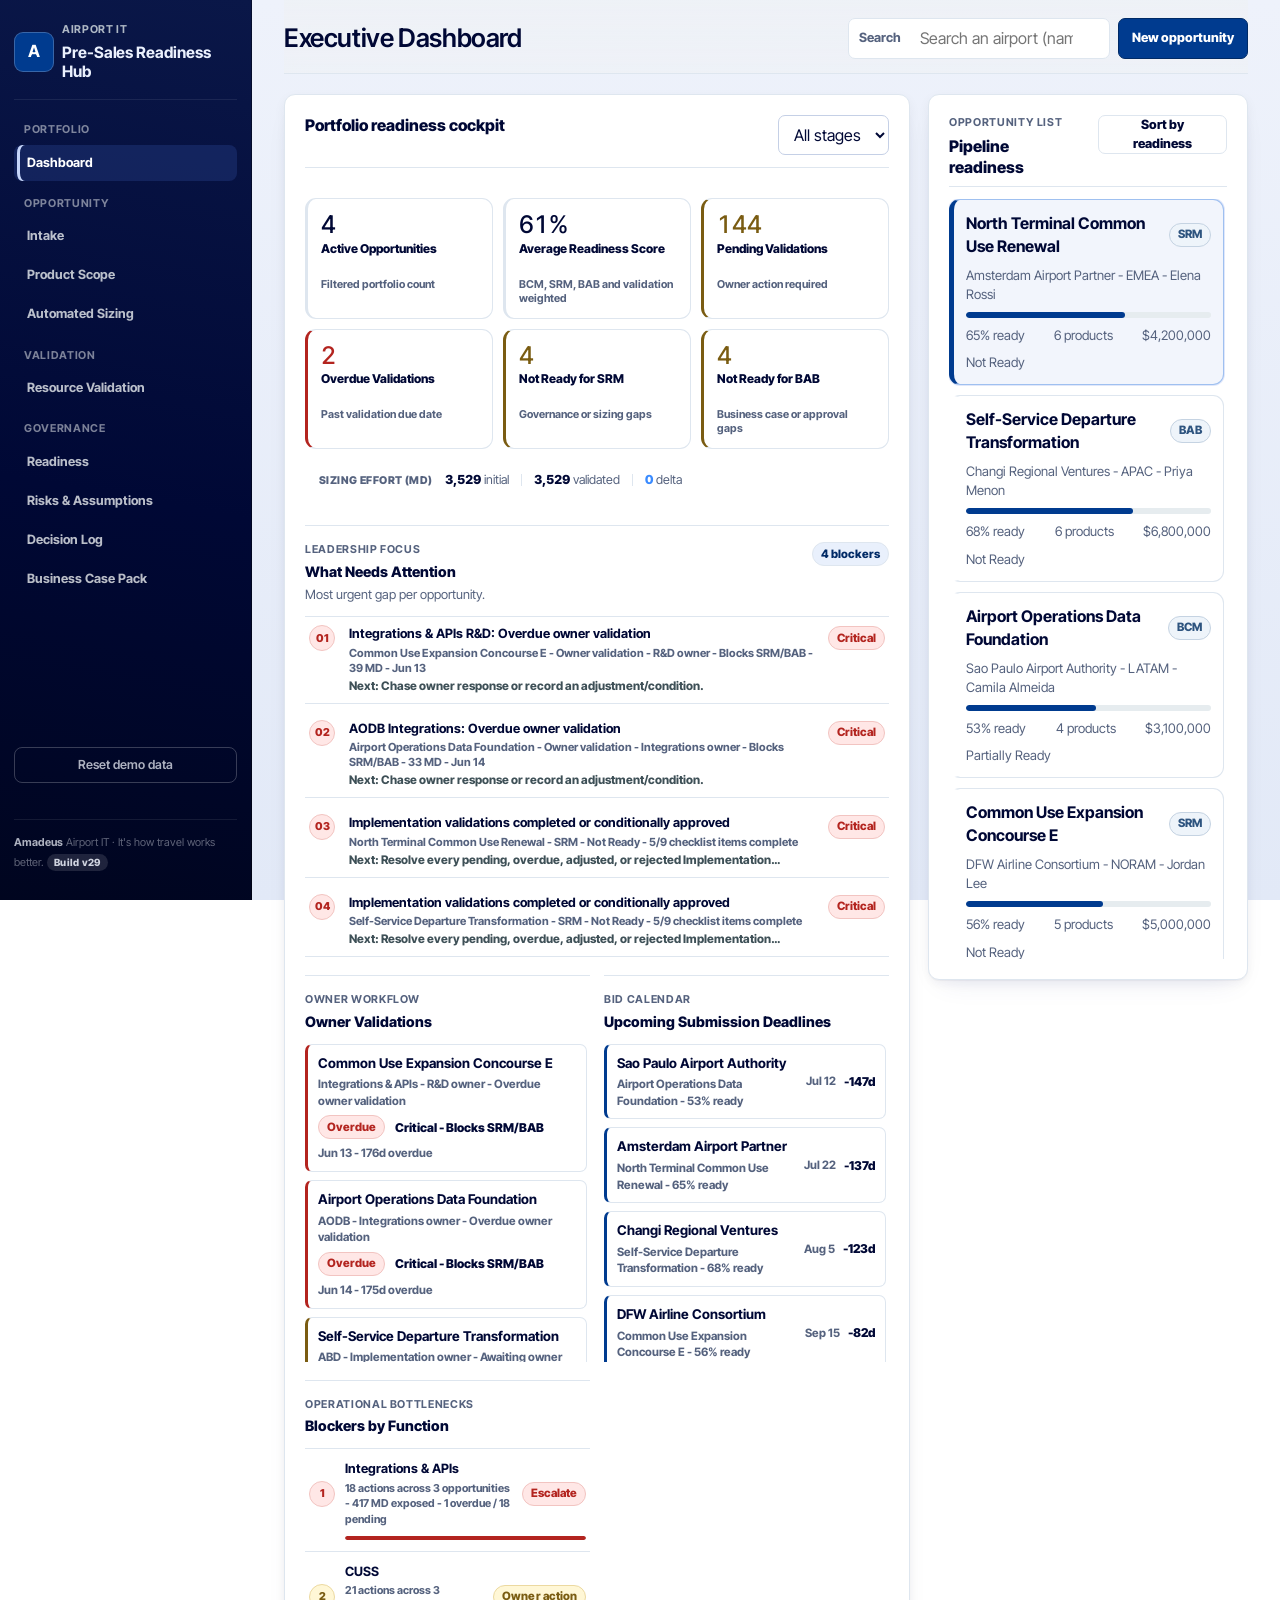
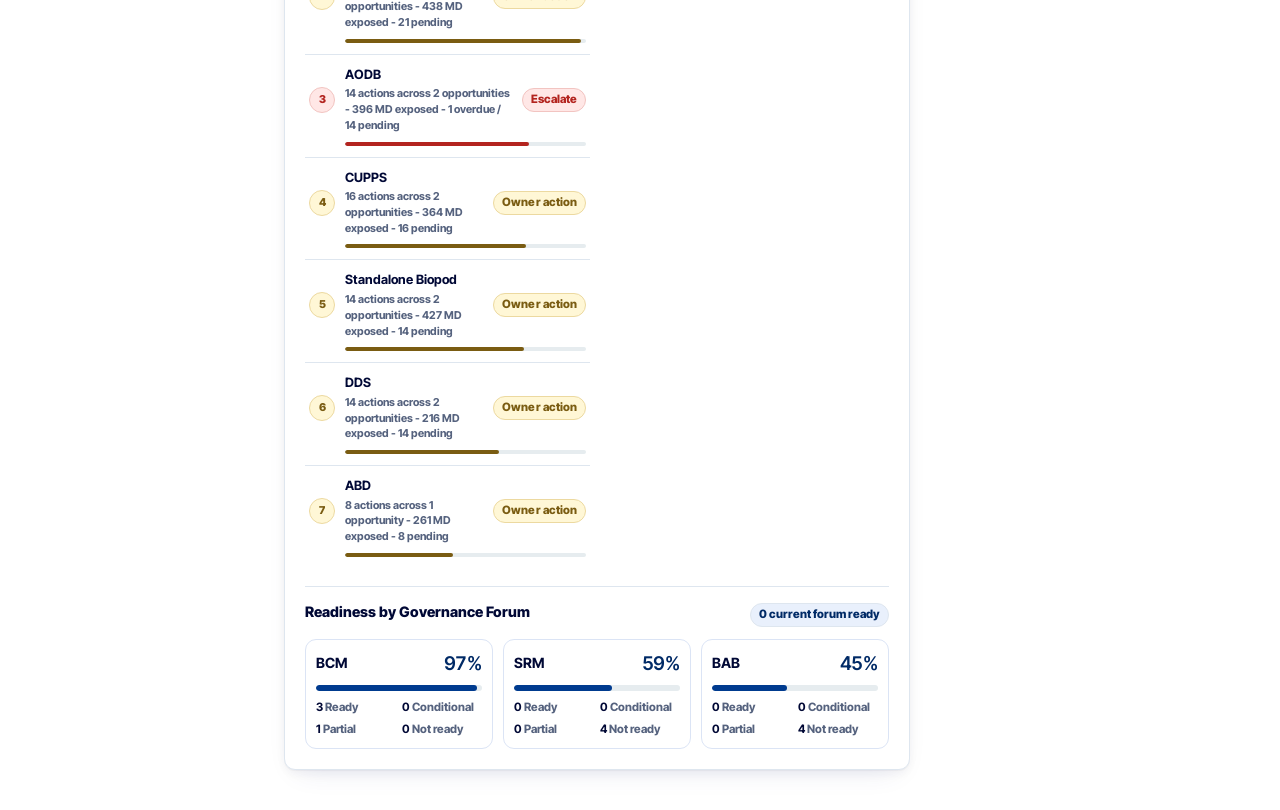
==== index.html @ ad849eac "Apply Amadeus brand theme across the portal (Build v29) Remap the design system to the official Amad" ====
<!doctype html>
<html lang="en">
  <head>
    <meta charset="utf-8" />
    <meta name="viewport" content="width=device-width, initial-scale=1" />
    <!-- GitHub Pages caches HTML at the CDN/browser; ask the browser to
         revalidate index.html on each load so redeploys are picked up
         without a manual hard refresh. Assets are already ?v= cache-busted. -->
    <meta http-equiv="Cache-Control" content="no-cache, no-store, must-revalidate" />
    <meta http-equiv="Pragma" content="no-cache" />
    <meta http-equiv="Expires" content="0" />
    <title>Airport IT Pre-Sales Readiness Hub</title>
    <link rel="preconnect" href="https://fonts.googleapis.com" />
    <link rel="preconnect" href="https://fonts.gstatic.com" crossorigin />
    <link
      href="https://fonts.googleapis.com/css2?family=Inter+Tight:ital,wght@0,300;0,400;0,500;0,600;0,700;0,800;0,900;1,300;1,400&display=swap"
      rel="stylesheet"
    />
    <link rel="stylesheet" href="./styles.css?v=20260710-29" />
  </head>
  <body data-active-route="dashboard">
    <div class="app-shell">
      <aside class="sidebar" aria-label="Hub navigation">
        <div class="brand-block">
          <div class="brand-mark" aria-hidden="true">A</div>
          <div>
            <p class="eyebrow">Airport IT</p>
            <h1>Pre-Sales Readiness Hub</h1>
          </div>
        </div>

        <nav class="section-nav" aria-label="Workspace sections">
          <span class="nav-section-label">Portfolio</span>
          <a href="#/dashboard" class="nav-link active" data-route-link="dashboard">Dashboard</a>
          <span class="nav-section-label">Opportunity</span>
          <a href="#/intake" class="nav-link" data-route-link="intake">Intake</a>
          <a href="#/scope" class="nav-link" data-route-link="scope">Product Scope</a>
          <a href="#/sizing" class="nav-link" data-route-link="sizing">Automated Sizing</a>
          <span class="nav-section-label">Validation</span>
          <a href="#/validation" class="nav-link" data-route-link="validation">Resource Validation</a>
          <span class="nav-section-label">Governance</span>
          <a href="#/governance" class="nav-link" data-route-link="governance">Readiness</a>
          <a href="#/risks" class="nav-link" data-route-link="risks">Risks &amp; Assumptions</a>
          <a href="#/decisions" class="nav-link" data-route-link="decisions">Decision Log</a>
          <a href="#/businessCase" class="nav-link" data-route-link="businessCase">Business Case Pack</a>
        </nav>

        <button id="resetDataBtn" class="sidebar-reset" type="button">Reset demo data</button>

        <p class="sidebar-footer"><strong>Amadeus</strong> Airport IT · It's how travel works better. <span class="build-tag">Build v29</span></p>
      </aside>

      <main class="main-content">
        <header class="topbar">
          <div>
            <h2 id="pageTitle">Executive Dashboard</h2>
          </div>
          <div class="topbar-actions">
            <div class="search-wrap">
              <label class="search-box">
                <span aria-hidden="true">Search</span>
                <input id="searchInput" type="search" placeholder="Search an airport (name or IATA/ICAO) or opportunity" autocomplete="off" role="combobox" aria-expanded="false" aria-controls="searchResults" aria-autocomplete="list" />
              </label>
              <div id="searchResults" class="search-results" role="listbox" hidden></div>
            </div>
            <button id="newOpportunityBtn" class="primary-button" type="button">New opportunity</button>
          </div>
        </header>
        <div id="toastRegion" class="toast-region" aria-live="polite" aria-atomic="true"></div>

        <section id="routeContextBar" class="route-context-bar" aria-label="Current screen and workflow navigation">
          <div class="route-context-heading">
            <div class="record-identity" data-opportunity-context>
              <p id="recordCustomer" class="record-customer">Selected opportunity</p>
              <h2 id="recordName" class="record-name">Opportunity</h2>
            </div>
            <div class="route-screen-actions">
              <span id="stageBadge" class="status-pill">BCM</span>
              <span id="readinessBadge" class="status-pill calm">0% readiness</span>
              <span id="forumBadge" class="status-pill">Forum pending</span>
              <button id="routePreviousBtn" class="secondary-button" type="button">Previous</button>
              <button id="routeNextBtn" class="primary-button" type="button">Next</button>
            </div>
          </div>
          <nav id="routeWorkflowNav" class="route-workflow-nav" aria-label="Opportunity workflow">
            <a href="#/intake" data-workflow-route="intake"><span>1</span>Intake</a>
            <a href="#/scope" data-workflow-route="scope"><span>2</span>Scope</a>
            <a href="#/sizing" data-workflow-route="sizing"><span>3</span>Sizing</a>
            <a href="#/validation" data-workflow-route="validation"><span>4</span>Validate</a>
            <a href="#/governance" data-workflow-route="governance"><span>5</span>Readiness</a>
            <a href="#/decisions" data-workflow-route="decisions"><span>6</span>Decision</a>
          </nav>
          <div id="routeRecommendation" class="route-recommendation">
            <div class="route-recommendation-copy">
              <span class="log-type">Recommended next action</span>
              <strong id="routeRecommendationText">Continue the workflow</strong>
            </div>
            <button id="routeRecommendationBtn" class="secondary-button" type="button">Continue</button>
          </div>
        </section>

        <section id="dashboard" class="dashboard-grid executive-dashboard-grid" data-route-screen="dashboard" aria-label="Executive dashboard">
          <article class="summary-panel executive-panel">
            <div class="section-heading dashboard-heading">
              <div>
                <h3>Portfolio readiness cockpit</h3>
              </div>
              <select id="stageFilter" aria-label="Filter by governance stage">
                <option value="all">All stages</option>
                <option value="BCM">BCM</option>
                <option value="SRM">SRM</option>
                <option value="BAB">BAB</option>
              </select>
            </div>

            <div class="dashboard-card-grid" aria-label="Portfolio health metrics">
              <div class="dashboard-card">
                <span id="metricPipeline">0</span>
                <label>Active Opportunities</label>
                <small>Filtered portfolio count</small>
              </div>
              <div class="dashboard-card">
                <span id="metricReadiness">0%</span>
                <label>Average Readiness Score</label>
                <small>BCM, SRM, BAB and validation weighted</small>
              </div>
              <div class="dashboard-card attention">
                <span id="metricPendingSizing">0</span>
                <label>Pending Validations</label>
                <small>Owner action required</small>
              </div>
              <div class="dashboard-card critical">
                <span id="metricOverdueValidations">0</span>
                <label>Overdue Validations</label>
                <small>Past validation due date</small>
              </div>
              <div class="dashboard-card attention">
                <span id="metricSrmSizingBlock">0</span>
                <label>Not Ready for SRM</label>
                <small>Governance or sizing gaps</small>
              </div>
              <div class="dashboard-card attention">
                <span id="metricBabSizingBlock">0</span>
                <label>Not Ready for BAB</label>
                <small>Business case or approval gaps</small>
              </div>
            </div>

            <div class="dashboard-effort-strip" aria-label="Automated sizing effort metrics">
              <span class="dashboard-strip-label">Sizing effort (MD)</span>
              <span class="dashboard-strip-stat"><b id="metricInitialMd">0</b> initial</span>
              <span class="dashboard-strip-divider" aria-hidden="true"></span>
              <span class="dashboard-strip-stat"><b id="metricValidatedMd">0</b> validated</span>
              <span class="dashboard-strip-divider" aria-hidden="true"></span>
              <span class="dashboard-strip-stat delta"><b id="metricMdDelta">0</b> delta</span>
            </div>

            <div id="dashboardEmptyState"></div>

            <div class="dashboard-section-grid">
              <section class="dashboard-section dashboard-section-wide" aria-labelledby="topReadinessGapsHeading">
                <div class="dashboard-section-title">
                  <div>
                    <p class="eyebrow">Leadership focus</p>
                    <h4 id="topReadinessGapsHeading">What Needs Attention</h4>
                    <p class="section-help">Most urgent gap per opportunity.</p>
                  </div>
                  <span id="metricBlockers" class="section-count">0 blockers</span>
                </div>
                <div id="topReadinessGaps" class="dashboard-list"></div>
              </section>

              <section class="dashboard-section" aria-labelledby="pendingValidationsHeading">
                <div class="dashboard-section-title">
                  <div>
                    <p class="eyebrow">Owner workflow</p>
                    <h4 id="pendingValidationsHeading">Owner Validations</h4>
                  </div>
                </div>
                <div id="pendingValidationList" class="dashboard-list compact"></div>
              </section>

              <section class="dashboard-section" aria-labelledby="deadlinesHeading">
                <div class="dashboard-section-title">
                  <div>
                    <p class="eyebrow">Bid calendar</p>
                    <h4 id="deadlinesHeading">Upcoming Submission Deadlines</h4>
                  </div>
                </div>
                <div id="deadlineList" class="dashboard-list compact"></div>
              </section>

              <section class="dashboard-section" aria-labelledby="bottlenecksHeading">
                <div class="dashboard-section-title">
                  <div>
                    <p class="eyebrow">Operational bottlenecks</p>
                    <h4 id="bottlenecksHeading">Blockers by Function</h4>
                  </div>
                </div>
                <div id="functionBottlenecks" class="bottleneck-list"></div>
              </section>

              <section class="dashboard-section dashboard-section-wide" aria-labelledby="forumReadinessHeading">
                <div class="dashboard-section-title">
                  <div>
                    <h4 id="forumReadinessHeading">Readiness by Governance Forum</h4>
                  </div>
                  <span id="metricGovernance" class="section-count">0 ready</span>
                </div>
                <div id="forumReadinessBoard" class="forum-readiness-board"></div>
              </section>
            </div>
          </article>

          <article class="opportunity-panel executive-opportunity-panel">
            <div class="section-heading compact">
              <div>
                <p class="eyebrow">Opportunity list</p>
                <h3>Pipeline readiness</h3>
              </div>
              <button id="sortReadinessBtn" class="secondary-button" type="button">Sort by readiness</button>
            </div>
            <div id="opportunityList" class="opportunity-list" aria-live="polite"></div>
          </article>
        </section>

        <section class="workspace-grid routed-workspace" hidden>
          <article class="workspace-main" aria-label="Opportunity workspace">
            <section id="intake" class="panel route-panel" data-route-screen="intake" hidden>
              <div class="section-heading">
                <div>
                  <h3>Opportunity intake form</h3>
                </div>
                <span class="autosave-chip" title="Changes are saved automatically as you type">Saved automatically</span>
              </div>
              <form id="intakeForm" class="form-grid">
                <h4 class="form-section-title span-2">Airport target</h4>
                <label>
                  Airport IATA code
                  <input name="airport_iata" type="text" maxlength="4" autocomplete="off" placeholder="e.g. GRU" />
                </label>
                <div id="intakeAirportSummary" class="intake-airport-summary"></div>
                <h4 class="form-section-title span-2">Commercial context</h4>
                <label>
                  Opportunity name
                  <input name="name" type="text" required />
                </label>
                <label>
                  Customer (airport group)
                  <input name="customer" type="text" required />
                </label>
                <label>
                  Sales owner
                  <input name="sales_owner" type="text" />
                </label>
                <label>
                  Pre-sales owner
                  <input name="presales_owner" type="text" />
                </label>
                <label>
                  Region
                  <select name="region">
                    <option>AMS</option>
                    <option>EMEA</option>
                    <option>APAC</option>
                    <option>NORAM</option>
                    <option>LATAM</option>
                  </select>
                </label>
                <label>
                  Opportunity stage
                  <select name="opportunity_stage">
                    <option>Qualification</option>
                    <option>Solutioning</option>
                    <option>Proposal</option>
                    <option>Negotiation</option>
                  </select>
                </label>
                <label>
                  Estimated value
                  <input name="estimated_value" type="number" min="0" step="10000" />
                </label>
                <label>
                  Close date
                  <input name="close_date" type="date" />
                </label>
                <label>
                  Submission deadline
                  <input name="submission_deadline" type="date" />
                </label>
                <label>
                  Implementation start
                  <input name="implementation_start" type="date" />
                </label>
                <label>
                  Target go-live
                  <input name="go_live_date" type="date" />
                </label>
                <label>
                  Strategic importance
                  <select name="strategic_importance">
                    <option>Low</option>
                    <option>Medium</option>
                    <option>High</option>
                    <option>Strategic</option>
                  </select>
                </label>
                <label>
                  <span class="field-label-with-help">
                    Complexity
                    <button type="button" class="help-tooltip" data-help-key="complexity" data-help-label="Complexity level"><span aria-hidden="true">i</span></button>
                  </span>
                  <select name="complexity">
                    <option>Low</option>
                    <option>Medium</option>
                    <option>High</option>
                    <option>Very High</option>
                  </select>
                </label>
                <h4 class="form-section-title span-2">Governance status <small>Inputs to readiness — scored on the Readiness screen.</small></h4>
                <label>
                  Current governance stage
                  <select name="current_governance_stage">
                    <option>BCM</option>
                    <option>SRM</option>
                    <option>BAB</option>
                  </select>
                </label>
                <label>
                  BCM status
                  <select name="bcm_status">
                    <option>Not started</option>
                    <option>In progress</option>
                    <option>Ready</option>
                    <option>Conditionally approved</option>
                    <option>Approved</option>
                    <option>Blocked</option>
                  </select>
                </label>
                <label>
                  SRM status
                  <select name="srm_status">
                    <option>Not started</option>
                    <option>In progress</option>
                    <option>Ready</option>
                    <option>Conditionally approved</option>
                    <option>Approved</option>
                    <option>Blocked</option>
                  </select>
                </label>
                <label>
                  BAB status
                  <select name="bab_status">
                    <option>Not started</option>
                    <option>In progress</option>
                    <option>Ready</option>
                    <option>Conditionally approved</option>
                    <option>Approved</option>
                    <option>Blocked</option>
                  </select>
                </label>
                <label>
                  Bid recommendation
                  <select name="bid_no_bid_recommendation">
                    <option></option>
                    <option>Bid</option>
                    <option>No-bid</option>
                    <option>Hold</option>
                    <option>Escalate</option>
                  </select>
                </label>
                <label>
                  Business case status
                  <select name="business_case_status">
                    <option>Not documented</option>
                    <option>Draft</option>
                    <option>In review</option>
                    <option>Validated</option>
                  </select>
                </label>
                <label>
                  Pricing readiness status
                  <select name="pricing_readiness_status">
                    <option>Not documented</option>
                    <option>Draft</option>
                    <option>In progress</option>
                    <option>Ready</option>
                    <option>Blocked</option>
                  </select>
                </label>
                <h4 class="form-section-title span-2">Governance narrative</h4>
                <div id="intakeNarrativeSummary" class="narrative-summary span-2"></div>
                <details class="intake-detail-panel span-2">
                  <summary>
                    <span>Edit narrative fields</span>
                  </summary>
                  <div class="narrative-field-grid">
                    <label>
                      Strategic rationale
                      <textarea name="strategic_rationale" rows="2"></textarea>
                    </label>
                    <label>
                      Preliminary architecture
                      <textarea name="preliminary_architecture" rows="2"></textarea>
                    </label>
                    <label>
                      Delivery dependency
                      <textarea name="delivery_dependency" rows="2"></textarea>
                    </label>
                    <label>
                      Integration assumptions
                      <textarea name="integration_assumptions" rows="2"></textarea>
                    </label>
                    <label>
                      Executive decision required
                      <textarea name="executive_decision_required" rows="2"></textarea>
                    </label>
                    <label>
                      Exceptions and approval conditions
                      <textarea name="exceptions_approval_conditions" rows="2"></textarea>
                    </label>
                  </div>
                </details>
              </form>
            </section>

            <section id="scope" class="panel route-panel" data-route-screen="scope" hidden>
              <div class="section-heading">
                <div>
                  <div class="title-with-help">
                    <h3>Product scope</h3>
                    <button type="button" class="help-tooltip" data-help-key="productScope" data-help-label="Product scope"><span aria-hidden="true">i</span></button>
                  </div>
                  <p class="section-help">Select the products in the proposal baseline.</p>
                </div>
                <div class="engine-actions">
                  <span id="productCount" class="meta-chip">0 products</span>
                  <button id="generateSizingBtn" class="primary-button" type="button">Generate sizing</button>
                </div>
              </div>
              <div id="productScope" class="product-grid"></div>
            </section>

            <section id="sizing" class="panel route-panel" data-route-screen="sizing validation" hidden>
              <div class="section-heading" data-route-view="sizing">
                <div>
                  <div class="title-with-help">
                    <h3>Automated sizing engine</h3>
                    <button type="button" class="help-tooltip" data-help-key="automatedSizing" data-help-label="Automated sizing"><span aria-hidden="true">i</span></button>
                  </div>
                  <p class="section-help">Generated from airport category, scope, and product drivers. Owner validation required before governance use.</p>
                </div>
                <div class="engine-actions">
                  <span id="categoryBadge" class="meta-chip">Category pending</span>
                  <button id="exportSizingCsvBtn" class="secondary-button" type="button">Export CSV</button>
                  <button id="runSizingBtn" class="secondary-button" type="button">Recalculate</button>
                </div>
              </div>

              <div class="section-heading" data-route-view="validation" hidden>
                <div>
                  <div class="title-with-help">
                    <h3>Resource validation</h3>
                    <button type="button" class="help-tooltip" data-help-key="resourceValidation" data-help-label="Resource owner validation"><span aria-hidden="true">i</span></button>
                  </div>
                  <p class="section-help">One validation request per activity, routed to its registered owner.</p>
                </div>
                <div id="validationTabs" class="validation-tabs" role="tablist" aria-label="Validation views">
                  <button type="button" data-validation-tab="owners" class="active" role="tab" aria-selected="true">Activity validation</button>
                  <button type="button" data-validation-tab="registry" role="tab" aria-selected="false">Owner registry</button>
                  <button type="button" data-validation-tab="signoff" role="tab" aria-selected="false">Function sign-off</button>
                </div>
              </div>

              <form id="airportProfileForm" class="form-grid compact-form" data-route-view="sizing">
                <div class="context-help span-2">
                  <div class="context-help-title">
                    <strong>Airport categorization</strong>
                    <button type="button" class="help-tooltip" data-help-key="airportCategorization" data-help-label="Airport categorization"><span aria-hidden="true">i</span></button>
                  </div>
                  <p>The larger of the passenger or movement category applies.</p>
                </div>
                <div id="sizingAirportProfile" class="sizing-airport-profile span-2"></div>
                <label>
                  Override category
                  <select name="categorization_override">
                    <option></option>
                    <option>Small</option>
                    <option>Medium</option>
                    <option>Large</option>
                    <option>Extra Large</option>
                  </select>
                </label>
                <label>
                  Override reason
                  <input name="override_reason" type="text" />
                </label>
              </form>

              <div id="sizingSummary" class="sizing-summary" data-route-view="sizing"></div>

              <div class="sizing-layout">
                <div class="sizing-main">
                  <div class="subsection-heading" data-route-view="sizing">
                    <div>
                      <div class="title-with-help compact-title">
                        <h4>Generated sizing estimates</h4>
                        <button type="button" class="help-tooltip" data-help-key="mdEstimates" data-help-label="MD estimates"><span aria-hidden="true">i</span></button>
                      </div>
                    </div>
                  </div>
                  <div class="estimate-toolbar" data-route-view="sizing" aria-label="Sizing estimate filters">
                    <label>
                      Product
                      <select id="estimateProductFilter">
                        <option value="all">All products</option>
                      </select>
                    </label>
                    <label>
                      Status
                      <select id="estimateStatusFilter">
                        <option value="all">All statuses</option>
                      </select>
                    </label>
                    <span id="estimateResultCount" class="meta-chip">0 estimates</span>
                  </div>
                  <div id="sizingEstimateTable" class="matrix-wrap" data-route-view="sizing"></div>

                  <div id="validationOwnersPanel" data-route-view="validation">
                    <div id="validationRequestList" class="request-list"></div>

                    <details class="notification-section-details">
                      <summary class="subsection-heading notification-section-heading">
                        <div>
                          <div class="title-with-help compact-title">
                            <h4>Message preview and activity</h4>
                            <button type="button" class="help-tooltip" data-help-key="notificationPreview" data-help-label="Notification preview"><span aria-hidden="true">i</span></button>
                          </div>
                        </div>
                      </summary>
                      <div id="notificationPreview"></div>
                    </details>
                  </div>

                  <div id="ownerRegistryPanel" data-route-view="validation" hidden>
                    <div class="subsection-heading">
                      <div>
                        <div class="title-with-help compact-title">
                          <h4>Owner registry</h4>
                          <button type="button" class="help-tooltip" data-help-key="resourceValidation" data-help-label="Owner registry"><span aria-hidden="true">i</span></button>
                        </div>
                      </div>
                    </div>
                    <div id="ownerRegistryTable"></div>
                  </div>

                  <div id="functionSignoffPanel" data-route-view="validation" hidden>
                    <div class="subsection-heading">
                      <div>
                        <h4>Function sign-off matrix</h4>
                        <p class="subsection-help">Internal sign-off by function. Click a status to cycle.</p>
                      </div>
                    </div>
                    <div id="validationMatrix" class="matrix-wrap"></div>
                  </div>
                </div>

                <aside class="sizing-side" data-route-view="sizing">
                  <div class="subsection-heading">
                    <div>
                      <div class="title-with-help compact-title">
                        <h4>Classification rules</h4>
                        <button type="button" class="help-tooltip" data-help-key="airportCategorization" data-help-label="Airport categorization"><span aria-hidden="true">i</span></button>
                      </div>
                      <p class="subsection-help">Thresholds used to assign the airport category.</p>
                    </div>
                  </div>
                  <div id="classificationRules" class="matrix-wrap"></div>

                </aside>
              </div>
            </section>

            <section id="governance" class="panel route-panel" data-route-screen="governance" hidden>
              <div class="section-heading">
                <div>
                  <div class="title-with-help">
                    <h3>BCM, SRM, and BAB checklist</h3>
                    <button type="button" class="help-tooltip" data-help-key="srmReadiness" data-help-label="Governance readiness"><span aria-hidden="true">i</span></button>
                  </div>
                  <p class="section-help">Why the opportunity is or is not ready.</p>
                </div>
                <span id="checklistScore" class="meta-chip">0 of 0 complete</span>
              </div>
              <div id="readinessBreakdown" class="readiness-breakdown"></div>
              <details class="checklist-board-details">
                <summary>Full BCM, SRM and BAB checklist</summary>
                <div id="governanceChecklist" class="checklist-board"></div>
              </details>
            </section>

            <section id="businessCase" class="panel route-panel" data-route-screen="businessCase" hidden>
              <div class="section-heading">
                <div>
                  <div class="title-with-help">
                    <h3>Business case pack</h3>
                    <button type="button" class="help-tooltip" data-help-key="businessCasePack" data-help-label="Business case pack"><span aria-hidden="true">i</span></button>
                  </div>
                  <p class="section-help">Read-only summary for SRM and BAB.</p>
                </div>
                <div class="engine-actions">
                  <button id="copyBusinessCaseBtn" class="secondary-button" type="button">Copy pack summary</button>
                  <button id="printBusinessCaseBtn" class="primary-button" type="button">Export PDF</button>
                </div>
              </div>
              <div id="businessCasePack" class="business-case-pack"></div>
            </section>
          </article>

          <aside class="workspace-side" aria-label="Logs and decisions">
            <section id="risk-log" class="panel side-panel route-panel" data-route-screen="risks" hidden>
              <div class="section-heading compact">
                <div>
                  <h3>Risks and assumptions</h3>
                                  </div>
              </div>
              <form id="riskForm" class="inline-form stacked">
                <select name="category" aria-label="Risk category">
                  <option>Technical</option>
                  <option>Delivery</option>
                  <option>Commercial</option>
                  <option>Governance</option>
                  <option>Exclusion</option>
                </select>
                <input name="description" type="text" placeholder="Risk description" />
                <select name="severity" aria-label="Severity">
                  <option>High</option>
                  <option>Medium</option>
                  <option>Low</option>
                </select>
                <input name="mitigation" type="text" placeholder="Mitigation" />
                <input name="owner" type="text" placeholder="Owner" />
                <select name="status" aria-label="Risk status">
                  <option>Open</option>
                  <option>Mitigating</option>
                  <option>Closed</option>
                </select>
                <button class="secondary-button" type="submit">Add risk</button>
              </form>
              <div id="riskList" class="log-list"></div>

              <h4 class="log-subheading">Assumptions</h4>
              <form id="assumptionForm" class="inline-form stacked">
                <input name="description" type="text" placeholder="Assumption description" />
                <select name="category" aria-label="Assumption category">
                  <option>Technical</option>
                  <option>Delivery</option>
                  <option>Integration</option>
                  <option>Commercial</option>
                  <option>Customer dependency</option>
                </select>
                <select name="impact" aria-label="Impact">
                  <option>High</option>
                  <option>Medium</option>
                  <option>Low</option>
                </select>
                <input name="owner" type="text" placeholder="Owner" />
                <button class="secondary-button" type="submit">Add assumption</button>
              </form>
              <div id="assumptionList" class="log-list"></div>
            </section>

            <section id="decisions" class="panel side-panel route-panel" data-route-screen="decisions" hidden>
              <div class="section-heading compact">
                <div>
                  <div class="title-with-help">
                    <h3>Decision log</h3>
                    <button type="button" class="help-tooltip" data-help-key="decisionLog" data-help-label="Decision log"><span aria-hidden="true">i</span></button>
                  </div>
                                  </div>
              </div>
              <form id="decisionForm" class="inline-form stacked">
                <select name="forum" aria-label="Forum">
                  <option>BCM</option>
                  <option>SRM</option>
                  <option>BAB</option>
                </select>
                <input name="decision_owner" type="text" placeholder="Decision owner" />
                <input name="decision" type="text" placeholder="Decision" />
                <input name="conditions" type="text" placeholder="Conditions" />
                <input name="next_steps" type="text" placeholder="Next steps" />
                <button class="primary-button" type="submit">Log decision</button>
              </form>
              <div id="decisionList" class="log-list"></div>
            </section>
          </aside>
        </section>
      </main>
    </div>

    <script type="module" src="./modules/main.js?v=20260710-29"></script>
  </body>
</html>
---- styles.css ----
:root {
  /* Amadeus brand tokens — see .claude/skills/amadeus/SKILL.md */
  --bg: #eef2fb;
  --bg-deep: #e2e9f7;
  --surface: #ffffff;
  --surface-alt: #e9f0fc;
  --surface-subtle: #f4f8ff;
  --ink: #000835;
  --muted: #55627e;
  --line: #dee6ef;
  --line-strong: #c5d0e6;
  --nav: #000835;
  --nav-2: #0a1748;
  --nav-3: #00051f;
  --nav-ink: #eaf0fd;
  --teal: #003b8f;
  --teal-dark: #002a66;
  --teal-bright: #3a8bff;
  --teal-soft: #c5d5f9;
  --brand: #003b8f;
  --brand-bright: #3a8bff;
  --purple: #59008f;
  --purple-bright: #b650ff;
  --purple-soft: #be8dff;
  --green: #1f7a52;
  --green-dark: #023a00;
  --amber: #7a5c12;
  --red: #b3241f;
  --blue: #3a8bff;
  --blue-line: #c5d5f9;
  --status-neutral-bg: #eef2fb;
  --status-neutral-border: #dee6ef;
  --status-success-bg: #e6f6e8;
  --status-success-border: #bde3c3;
  --status-warning-bg: #fff7d6;
  --status-warning-border: #ecd9a0;
  --status-warning-strong: #7a5c12;
  --status-warning-soft: #fff7d6;
  --status-danger-bg: #ffe7e6;
  --status-danger-border: #f2c4c1;
  --shadow: 0 1px 1px rgba(0, 8, 53, 0.04), 0 4px 12px rgba(0, 8, 53, 0.05),
    0 12px 28px -14px rgba(0, 59, 143, 0.12);
  --shadow-raised: 0 2px 4px rgba(0, 8, 53, 0.06), 0 18px 38px -16px rgba(0, 59, 143, 0.22);
  --shadow-teal: 0 8px 22px -10px rgba(0, 59, 143, 0.4);
  --radius-sm: 7px;
  --radius-md: 11px;
  --radius-lg: 16px;
  --space-1: 4px;
  --space-2: 8px;
  --space-3: 12px;
  --space-4: 16px;
  --space-5: 20px;
  --space-6: 24px;
  --font-xs: 0.72rem;
  --font-sm: 0.8rem;
  --font-md: 0.88rem;
  --font-lg: 1rem;
  --font-xl: 1.25rem;
  --font-2xl: 1.6rem;
  --font-sans: "Inter Tight", ui-sans-serif, system-ui, -apple-system,
    BlinkMacSystemFont, "Segoe UI", sans-serif;
  --font-display: "Amadeus Neue", "Inter Tight", ui-sans-serif, system-ui,
    -apple-system, BlinkMacSystemFont, "Segoe UI", sans-serif;
  color-scheme: light;
  font-family: var(--font-sans);
}

* {
  box-sizing: border-box;
}

html {
  scroll-behavior: smooth;
}

body {
  margin: 0;
  min-width: 320px;
  background: var(--bg);
  color: var(--ink);
  line-height: 1.45;
}

h1,
h2,
h3,
h4,
h5,
h6,
p {
  letter-spacing: 0;
}

/* Amadeus Neue (falls back to Inter Tight) for display-level type. */
h1,
h2,
h3,
h4,
.brand-block h1,
.record-name,
#pageTitle,
.detail-head h4,
.dashboard-card span,
.metric-value,
.overall-readiness-card span {
  font-family: var(--font-display);
}

button,
input,
select,
textarea {
  font: inherit;
}

button {
  cursor: pointer;
}

.app-shell {
  display: grid;
  grid-template-columns: 252px minmax(0, 1fr);
  min-height: 100vh;
}

.sidebar {
  position: sticky;
  top: 0;
  height: 100vh;
  padding: 22px 14px 18px;
  display: flex;
  flex-direction: column;
  gap: 22px;
  color: var(--nav-ink);
  border-right: 1px solid #1e2b30;
  background: var(--nav);
}

.brand-block {
  display: grid;
  grid-template-columns: 38px minmax(0, 1fr);
  gap: 10px;
  align-items: center;
}

.brand-mark {
  display: grid;
  width: 38px;
  height: 38px;
  place-items: center;
  border: 1px solid rgba(255, 255, 255, 0.35);
  border-radius: 7px;
  color: #ffffff;
  background: var(--teal);
  font-weight: 800;
}

.brand-block h1,
.topbar h2,
.record-header h2,
.section-heading h3 {
  margin: 0;
  letter-spacing: 0;
}

.brand-block h1 {
  font-size: 0.98rem;
  line-height: 1.22;
}

.eyebrow {
  margin: 0 0 5px;
  color: var(--muted);
  font-size: var(--font-xs);
  font-weight: 800;
  letter-spacing: 0;
  text-transform: uppercase;
}

.sidebar .eyebrow {
  color: rgba(239, 247, 245, 0.72);
}

.section-nav {
  display: grid;
  gap: 3px;
}

.nav-section-label {
  margin: 12px 10px 4px;
  color: rgba(245, 248, 248, 0.5);
  font-size: 0.68rem;
  font-weight: 800;
  letter-spacing: 0;
  text-transform: uppercase;
}

.nav-section-label:first-child {
  margin-top: 0;
}

.nav-link {
  display: flex;
  align-items: center;
  min-height: 36px;
  padding: 7px 10px;
  border-left: 3px solid transparent;
  border-radius: 5px;
  color: rgba(245, 248, 248, 0.76);
  font-size: var(--font-sm);
  font-weight: 700;
  text-decoration: none;
}

.nav-link:hover,
.nav-link.active {
  color: #ffffff;
  background: rgba(255, 255, 255, 0.09);
}

.nav-link.active {
  border-left-color: #3a8bff;
  background: rgba(255, 255, 255, 0.14);
}

.sidebar-reset {
  margin-top: auto;
  width: 100%;
  padding: 8px 10px;
  border: 1px solid rgba(255, 255, 255, 0.22);
  border-radius: 8px;
  background: transparent;
  color: rgba(238, 242, 251, 0.72);
  font: inherit;
  font-size: 0.78rem;
  font-weight: 600;
  cursor: pointer;
}

.sidebar-reset:hover,
.sidebar-reset:focus-visible {
  background: rgba(255, 255, 255, 0.08);
  color: #ffffff;
}

.main-content {
  min-width: 0;
  width: 100%;
  max-width: 1780px;
  margin: 0 auto;
  padding: 0 clamp(18px, 2.5vw, 34px) 40px;
}

.topbar {
  position: sticky;
  z-index: 18;
  top: 0;
  display: flex;
  gap: 18px;
  align-items: center;
  justify-content: space-between;
  margin-bottom: 20px;
  padding: 18px 0 14px;
  border-bottom: 1px solid var(--line);
  background: rgba(243, 245, 246, 0.96);
  backdrop-filter: blur(8px);
}

.topbar h2 {
  font-size: var(--font-2xl);
  line-height: 1.2;
}

.topbar-actions {
  display: flex;
  flex-wrap: wrap;
  gap: 8px;
  justify-content: flex-end;
}

.search-box {
  display: grid;
  grid-template-columns: auto minmax(190px, 300px);
  gap: 8px;
  align-items: center;
  min-height: 38px;
  padding: 0 10px;
  border: 1px solid var(--line);
  border-radius: var(--radius-sm);
  background: var(--surface);
}

.search-box span {
  color: var(--muted);
  font-size: 0.8rem;
  font-weight: 720;
}

.search-box input,
.search-box input:focus {
  width: 100%;
  min-height: 36px;
  border: 0;
  outline: 0;
  background: transparent;
}

.primary-button,
.secondary-button {
  display: inline-flex;
  align-items: center;
  justify-content: center;
  min-height: 38px;
  padding: 0 13px;
  border-radius: var(--radius-sm);
  font-size: var(--font-sm);
  font-weight: 800;
  text-decoration: none;
}

.primary-button {
  border: 1px solid var(--teal);
  color: #ffffff;
  background: var(--teal);
}

.primary-button:hover {
  background: var(--teal-dark);
}

.secondary-button {
  border: 1px solid var(--line);
  color: var(--ink);
  background: var(--surface);
}

.secondary-button:hover,
.secondary-button.active {
  border-color: rgba(11, 125, 119, 0.45);
  background: var(--surface-alt);
}

.primary-button:focus-visible,
.secondary-button:focus-visible,
button:focus-visible,
input:focus-visible,
select:focus-visible,
textarea:focus-visible {
  outline: 2px solid rgba(8, 122, 115, 0.24);
  outline-offset: 2px;
}

.danger-action {
  border-color: #e9bbb7;
  color: var(--red);
}

.section-help {
  max-width: 760px;
  margin: 4px 0 0;
  color: var(--muted);
  font-size: 0.82rem;
  line-height: 1.42;
}

.title-with-help,
.field-label-with-help,
.fact-label-with-help,
.metric-label-with-help,
.context-help-title {
  display: flex;
  gap: 6px;
  align-items: center;
  min-width: 0;
}

.title-with-help {
  align-items: flex-start;
}

.title-with-help h3,
.title-with-help h4 {
  min-width: 0;
}

.compact-title {
  align-items: center;
}

.help-tooltip {
  position: relative;
  z-index: 6;
  display: inline-grid;
  flex: 0 0 18px;
  width: 18px;
  height: 18px;
  padding: 0;
  place-items: center;
  border: 1px solid #a9bce8;
  border-radius: 50%;
  color: var(--teal-dark);
  background: #ffffff;
  font-family: inherit;
  font-size: 0.68rem;
  font-weight: 900;
  line-height: 1;
  cursor: help;
}

.help-tooltip > span {
  display: block !important;
  margin: 0 !important;
  overflow: visible !important;
  color: inherit !important;
  font-size: 0.68rem !important;
  line-height: 1 !important;
  white-space: normal !important;
}

.help-tooltip::after,
.term-help::after {
  position: absolute;
  z-index: 40;
  bottom: calc(100% + 8px);
  left: 50%;
  width: min(260px, calc(100vw - 28px));
  padding: 8px 10px;
  border: 1px solid #cad8d6;
  border-radius: 6px;
  color: #ffffff;
  background: #243538;
  box-shadow: 0 8px 20px rgba(24, 42, 44, 0.16);
  content: attr(data-tooltip);
  font-size: 0.72rem;
  font-weight: 700;
  line-height: 1.4;
  text-align: left;
  white-space: normal;
  pointer-events: none;
  opacity: 0;
  transform: translate(-50%, 4px);
  transition: opacity 0.14s ease, transform 0.14s ease;
}

.help-tooltip:hover,
.help-tooltip:focus-visible {
  border-color: var(--teal);
  outline: 2px solid rgba(11, 125, 119, 0.18);
  outline-offset: 2px;
}

.help-tooltip:hover::after,
.help-tooltip:focus-visible::after,
.term-help:hover::after,
.term-help:focus-visible::after {
  opacity: 1;
  transform: translate(-50%, 0);
}

.term-help {
  position: relative;
  z-index: 5;
  display: inline-block !important;
  overflow: visible !important;
  border-bottom: 1px dotted #7089b8;
  color: inherit;
  font: inherit;
  text-overflow: clip !important;
  white-space: normal !important;
  cursor: help;
}

.term-help:focus-visible {
  border-radius: 2px;
  outline: 2px solid rgba(11, 125, 119, 0.2);
  outline-offset: 2px;
}

.context-help {
  display: grid;
  gap: 3px;
  padding: 8px 10px;
  border-left: 3px solid var(--teal);
  background: #f2f5fc;
}

.context-help p,
.subsection-help,
.governance-help-grid p {
  margin: 0;
  color: var(--muted);
  font-size: 0.74rem;
  line-height: 1.4;
}

.subsection-help {
  max-width: 660px;
  margin-top: 3px;
}

.governance-help-grid {
  display: grid;
  grid-template-columns: repeat(2, minmax(0, 1fr));
  gap: 10px;
  margin-bottom: 12px;
}

.governance-help-grid > div {
  min-width: 0;
  padding: 8px 10px;
  border-left: 3px solid #a9bce8;
  background: #f8fafb;
}

.governance-help-grid strong {
  display: block;
  margin-bottom: 2px;
  font-size: 0.78rem;
}

.fact-label-with-help,
.metric-label-with-help {
  overflow: visible !important;
  text-overflow: clip !important;
  white-space: normal !important;
}

.toast-region {
  position: fixed;
  z-index: 20;
  right: 18px;
  bottom: 18px;
  display: grid;
  gap: 8px;
  width: min(360px, calc(100vw - 36px));
  pointer-events: none;
}

.toast {
  padding: 11px 13px;
  border: 1px solid #b8d8c4;
  border-radius: 8px;
  color: var(--green);
  background: #f0faf2;
  box-shadow: var(--shadow);
  font-size: 0.84rem;
  font-weight: 800;
  transition:
    opacity 0.24s ease,
    transform 0.24s ease;
}

.toast.attention {
  border-color: #f0d4a5;
  color: var(--amber);
  background: #fff8eb;
}

.toast.leaving {
  opacity: 0;
  transform: translateY(8px);
}

.dashboard-grid {
  display: grid;
  grid-template-columns: minmax(0, 1.35fr) minmax(360px, 0.8fr);
  gap: 18px;
  align-items: start;
}

.executive-dashboard-grid {
  grid-template-columns: minmax(0, 1.55fr) minmax(320px, 0.55fr);
}

.executive-panel {
  display: grid;
  gap: 14px;
}

.dashboard-heading {
  margin-bottom: 0;
}

.dashboard-card-grid {
  display: grid;
  grid-template-columns: repeat(3, minmax(0, 1fr));
  gap: 8px;
}

.dashboard-card {
  display: grid;
  min-height: 104px;
  align-content: start;
  gap: 6px;
  padding: 12px;
  border: 1px solid #dbe4f5;
  border-top: 4px solid var(--teal);
  border-radius: 8px;
  background: #f6f8fd;
}

.dashboard-card.attention {
  border-top-color: var(--amber);
}

.dashboard-card.critical {
  border-top-color: var(--red);
}

.dashboard-card.delta {
  border-top-color: var(--blue);
}

.dashboard-card span {
  color: var(--ink);
  font-size: clamp(1.25rem, 1.8vw, 1.9rem);
  font-weight: 840;
  line-height: 1;
}

.dashboard-card.attention span {
  color: var(--amber);
}

.dashboard-card.critical span {
  color: var(--red);
}

.dashboard-card.delta span {
  color: var(--blue);
}

.dashboard-card label,
.dashboard-card small {
  min-width: 0;
  overflow-wrap: anywhere;
}

.dashboard-card label {
  color: var(--ink);
  font-size: 0.78rem;
  font-weight: 820;
  line-height: 1.22;
}

.dashboard-card small {
  color: var(--muted);
  font-size: 0.7rem;
  font-weight: 700;
  line-height: 1.25;
}

.dashboard-section-grid {
  display: grid;
  grid-template-columns: repeat(3, minmax(0, 1fr));
  gap: 10px;
}

.dashboard-section {
  display: grid;
  min-width: 0;
  align-content: start;
  gap: 10px;
  padding: 12px;
  border: 1px solid var(--line);
  border-radius: 8px;
  background: #ffffff;
}

.dashboard-section-wide {
  grid-column: span 3;
}

.dashboard-section-title {
  display: flex;
  gap: 10px;
  align-items: flex-start;
  justify-content: space-between;
}

.dashboard-section-title h4 {
  margin: 0;
  font-size: 0.94rem;
}

.section-count {
  display: inline-flex;
  min-height: 26px;
  align-items: center;
  padding: 3px 8px;
  border: 1px solid var(--line);
  border-radius: 999px;
  color: var(--muted);
  background: #f6f9fd;
  font-size: 0.72rem;
  font-weight: 820;
  white-space: nowrap;
}

.dashboard-list {
  display: grid;
  gap: 8px;
  min-width: 0;
}

.dashboard-list.compact {
  max-height: 318px;
  overflow: auto;
  padding-right: 3px;
}

.dashboard-row {
  display: grid;
  width: 100%;
  grid-template-columns: minmax(0, 1fr) auto auto auto;
  gap: 8px;
  align-items: center;
  padding: 9px 10px;
  border: 1px solid var(--line);
  border-left: 4px solid var(--teal);
  border-radius: 8px;
  color: var(--ink);
  text-align: left;
  background: #ffffff;
}

.dashboard-row:hover {
  border-color: rgba(11, 125, 119, 0.35);
  background: #f6f9fd;
}

.attention-row {
  border-left-color: var(--amber);
}

.validation-row {
  border-left-color: var(--blue);
}

.validation-row.priority-critical,
.gap-row.severity-critical,
.gap-row.severity-high {
  border-left-color: var(--red);
}

.validation-row.priority-high,
.validation-row.priority-medium,
.gap-row.severity-medium {
  border-left-color: var(--amber);
}

.deadline-row {
  grid-template-columns: minmax(0, 1fr) auto auto;
}

.validation-row {
  grid-template-columns: minmax(0, 1fr);
  gap: 6px;
}

.dashboard-row-main {
  display: grid;
  min-width: 0;
  gap: 3px;
}

.dashboard-row-meta {
  display: flex;
  flex-wrap: wrap;
  gap: 6px 10px;
  align-items: center;
}

.dashboard-row-main strong,
.row-date,
.row-metric {
  min-width: 0;
  overflow: hidden;
  text-overflow: ellipsis;
  white-space: nowrap;
}

.dashboard-row-main small {
  min-width: 0;
  color: var(--muted);
  overflow-wrap: break-word;
}

.dashboard-row-main strong {
  font-size: 0.84rem;
}

.dashboard-row-main small,
.row-date {
  color: var(--muted);
  font-size: 0.72rem;
  font-weight: 720;
}

.row-metric {
  color: var(--ink);
  font-size: 0.76rem;
  font-weight: 840;
}

.dashboard-empty-row {
  min-height: 44px;
}

.bottleneck-list {
  display: grid;
  gap: 8px;
}

.bottleneck-row {
  display: grid;
  grid-template-columns: minmax(0, 0.9fr) minmax(80px, 1fr) auto;
  gap: 8px;
  align-items: center;
  padding: 8px;
  border: 1px solid var(--line);
  border-radius: 8px;
  background: #f8f9fd;
}

.bottleneck-row.critical {
  border-color: #e9bbb7;
  background: #fff7f6;
}

.bottleneck-row.attention {
  border-color: #f0d4a5;
  background: #fffaf2;
}

.bottleneck-row span {
  display: grid;
  min-width: 0;
  gap: 2px;
}

.bottleneck-row strong,
.bottleneck-row small {
  overflow: hidden;
  text-overflow: ellipsis;
  white-space: nowrap;
}

.bottleneck-row strong {
  font-size: 0.8rem;
}

.bottleneck-row small {
  color: var(--muted);
  font-size: 0.7rem;
  font-weight: 720;
}

.bottleneck-row b {
  color: var(--ink);
  font-size: 0.78rem;
}

.bottleneck-flags {
  grid-column: 1 / -1;
  color: var(--muted);
  font-size: 0.7rem;
  font-weight: 820;
}

.bottleneck-bar {
  height: 9px;
  overflow: hidden;
  border-radius: 999px;
  background: #edf1f2;
}

.bottleneck-bar span {
  display: block;
  height: 100%;
  border-radius: inherit;
  background: linear-gradient(90deg, var(--amber), var(--red));
}

.forum-readiness-board {
  display: grid;
  grid-template-columns: repeat(3, minmax(0, 1fr));
  gap: 10px;
}

.forum-readiness-card {
  display: grid;
  gap: 8px;
  padding: 10px;
  border: 1px solid #dbe4f5;
  border-radius: 8px;
  background: #f6f8fd;
}

.forum-card-head {
  display: flex;
  align-items: center;
  justify-content: space-between;
  gap: 10px;
}

.forum-card-head strong {
  font-size: 0.88rem;
}

.forum-card-head span {
  color: var(--teal-dark);
  font-size: 1.18rem;
  font-weight: 840;
}

.forum-status-grid {
  display: grid;
  grid-template-columns: repeat(2, minmax(0, 1fr));
  gap: 5px;
  color: var(--muted);
  font-size: 0.72rem;
  font-weight: 740;
}

.forum-status-grid span {
  min-width: 0;
  overflow: hidden;
  text-overflow: ellipsis;
  white-space: nowrap;
}

.forum-status-grid b {
  color: var(--ink);
}

.executive-opportunity-panel .opportunity-list {
  max-height: 760px;
}

@media (max-width: 1380px) {
  .dashboard-card-grid {
    grid-template-columns: repeat(3, minmax(0, 1fr));
  }
}

.executive-action-strip {
  display: grid;
  grid-template-columns: repeat(3, minmax(0, 1fr));
  gap: 8px;
  margin-bottom: 12px;
}

.executive-action-card {
  display: grid;
  gap: 4px;
  min-width: 0;
  padding: 10px;
  border: 1px solid var(--line);
  border-left: 4px solid var(--teal);
  border-radius: 8px;
  color: var(--ink);
  text-align: left;
  background: #ffffff;
}

.executive-action-card:hover {
  border-color: rgba(11, 125, 119, 0.38);
  background: #f6f9fd;
}

.executive-action-card span,
.executive-action-card small {
  min-width: 0;
  overflow: hidden;
  color: var(--muted);
  font-size: 0.72rem;
  font-weight: 800;
  text-overflow: ellipsis;
  white-space: nowrap;
}

.executive-action-card strong {
  min-width: 0;
  overflow: hidden;
  font-size: 0.84rem;
  text-overflow: ellipsis;
  white-space: nowrap;
}

.summary-panel,
.opportunity-panel,
.panel {
  min-width: 0;
  border: 1px solid var(--line);
  background: rgba(255, 255, 255, 0.92);
  box-shadow: var(--shadow);
}

.summary-panel,
.opportunity-panel {
  border-radius: 8px;
  padding: 18px;
}

.panel {
  border-radius: 6px;
  padding: 18px;
  scroll-margin-top: 18px;
}

.section-heading {
  display: flex;
  gap: 14px;
  align-items: center;
  justify-content: space-between;
  margin-bottom: 16px;
}

.section-heading.compact {
  margin-bottom: 12px;
}

.section-heading h3 {
  font-size: 1rem;
}

select,
input,
textarea {
  border: 1px solid var(--line);
  border-radius: 6px;
  color: var(--ink);
  background: #ffffff;
}

select {
  min-height: 38px;
  padding: 0 34px 0 10px;
}

.metric-row {
  display: grid;
  grid-template-columns: repeat(4, minmax(0, 1fr));
  gap: 10px;
  margin-bottom: 16px;
}

.metric {
  min-height: 92px;
  padding: 14px;
  border: 1px solid #dbe4f5;
  border-radius: 8px;
  background: #f6f9fd;
}

.metric span {
  display: block;
  margin-bottom: 8px;
  color: var(--teal-dark);
  font-size: 2rem;
  font-weight: 820;
  line-height: 1;
}

.metric.alert span {
  color: var(--red);
}

.metric label {
  color: var(--muted);
  font-size: 0.82rem;
  font-weight: 700;
}

.visual-row {
  display: grid;
  grid-template-columns: minmax(0, 1.1fr) minmax(220px, 0.9fr);
  gap: 16px;
}

.sizing-kpi-grid {
  display: grid;
  grid-template-columns: repeat(7, minmax(0, 1fr));
  gap: 8px;
  margin-top: 16px;
}

.sizing-kpi {
  min-height: 78px;
  padding: 10px;
  border: 1px solid #dbe4f5;
  border-radius: 8px;
  background: #f6f9fd;
}

.sizing-kpi span {
  display: block;
  margin-bottom: 6px;
  color: var(--teal-dark);
  font-size: 1.35rem;
  font-weight: 820;
  line-height: 1;
}

.sizing-kpi.alert span {
  color: var(--red);
}

.sizing-kpi label {
  color: var(--muted);
  font-size: 0.74rem;
  font-weight: 750;
  line-height: 1.2;
}

.runway-visual {
  position: relative;
  display: grid;
  grid-template-columns: repeat(3, minmax(0, 1fr));
  min-height: 176px;
  overflow: hidden;
  border: 1px solid #dbe4f5;
  border-radius: 8px;
  background:
    repeating-linear-gradient(90deg, rgba(255, 255, 255, 0.35) 0 16px, rgba(255, 255, 255, 0) 16px 32px),
    linear-gradient(135deg, #e6edfa, #f4f7fc 70%);
}

.runway-line {
  position: absolute;
  top: 50%;
  left: 10%;
  right: 10%;
  height: 6px;
  border-radius: 999px;
  background: linear-gradient(90deg, var(--green), var(--amber), var(--blue));
}

.runway-stage {
  position: relative;
  z-index: 1;
  display: grid;
  place-items: center;
  align-content: center;
  gap: 8px;
  text-align: center;
}

.runway-stage strong {
  display: grid;
  width: 58px;
  height: 58px;
  place-items: center;
  border: 3px solid #ffffff;
  border-radius: 50%;
  color: #ffffff;
  background: var(--teal);
  box-shadow: 0 8px 22px rgba(23, 33, 38, 0.14);
}

.runway-stage[data-stage="SRM"] strong {
  background: var(--amber);
}

.runway-stage[data-stage="BAB"] strong {
  background: var(--blue);
}

.runway-stage span {
  font-weight: 800;
}

.blocker-list h4 {
  margin: 0 0 10px;
  font-size: 0.92rem;
}

.blocker-list ul {
  display: grid;
  gap: 8px;
  padding: 0;
  margin: 0;
  list-style: none;
}

.blocker-list button {
  width: 100%;
  padding: 10px;
  border: 1px solid #efc9c4;
  border-radius: 7px;
  color: var(--ink);
  text-align: left;
  background: #fff7f6;
}

.blocker-list strong,
.blocker-list span {
  display: block;
}

.blocker-list span {
  margin-top: 4px;
  color: var(--muted);
  font-size: 0.82rem;
}

.opportunity-list {
  display: grid;
  gap: 10px;
  max-height: 458px;
  overflow: auto;
  padding-right: 3px;
}

.opportunity-card {
  display: grid;
  width: 100%;
  gap: 8px;
  padding: 12px;
  border: 1px solid var(--line);
  border-left: 5px solid transparent;
  border-radius: 8px;
  color: var(--ink);
  text-align: left;
  background: #ffffff;
}

.opportunity-card:hover,
.opportunity-card.selected {
  border-left-color: var(--teal);
  background: #f6f9fd;
}

.card-topline,
.card-meta {
  display: flex;
  gap: 8px;
  align-items: center;
  justify-content: space-between;
}

.card-topline strong {
  min-width: 0;
  overflow-wrap: anywhere;
}

.stage-mini,
.meta-chip,
.status-pill {
  display: inline-flex;
  align-items: center;
  min-height: 26px;
  padding: 3px 9px;
  border-radius: 999px;
  font-size: 0.76rem;
  font-weight: 800;
  white-space: nowrap;
}

.stage-mini {
  color: #ffffff;
  background: var(--nav-2);
}

.meta-chip {
  color: var(--teal-dark);
  background: var(--surface-alt);
}

.status-pill {
  border: 1px solid var(--line);
  color: var(--ink);
  background: #ffffff;
}

.status-pill.calm,
.status-pill.ready {
  border-color: #b8d8c4;
  color: var(--green);
  background: #f0faf2;
}

.status-pill.attention {
  border-color: #f0d4a5;
  color: var(--amber);
  background: #fff8eb;
}

.status-pill.partially-ready,
.status-pill.ready-with-conditions {
  border-color: #f0d4a5;
  color: var(--amber);
  background: #fff8eb;
}

.status-pill.not-ready {
  border-color: #e9bbb7;
  color: var(--red);
  background: #fff4f3;
}

.status-pill.critical,
.status-pill.high {
  border-color: #e9bbb7;
  color: var(--red);
  background: #fff4f3;
}

.status-pill.medium,
.status-pill.low {
  border-color: #f0d4a5;
  color: var(--amber);
  background: #fff8eb;
}

.customer-line,
.card-meta {
  color: var(--muted);
  font-size: 0.82rem;
}

.card-meta {
  flex-wrap: wrap;
}

.progress-track {
  height: 8px;
  overflow: hidden;
  border-radius: 999px;
  background: #edf1f2;
}

.progress-track span {
  display: block;
  height: 100%;
  border-radius: inherit;
  background: linear-gradient(90deg, var(--red), var(--amber), var(--green));
}

.workspace-grid {
  display: grid;
  grid-template-columns: minmax(0, 1fr);
  gap: 18px;
  align-items: start;
  margin-top: 18px;
}

.workspace-main,
.workspace-side {
  display: grid;
  gap: 18px;
  min-width: 0;
}

.workspace-side {
  grid-template-columns: repeat(2, minmax(0, 1fr));
}

.record-header {
  display: flex;
  min-width: 0;
  gap: 16px;
  align-items: center;
  justify-content: space-between;
  padding: 18px;
  border: 1px solid var(--line);
  border-radius: 8px;
  background: #ffffff;
}

.record-header h2 {
  font-size: clamp(1.22rem, 1.8vw, 1.65rem);
}

.record-badges {
  display: flex;
  flex-wrap: wrap;
  gap: 8px;
  justify-content: flex-end;
}

.journey-panel {
  display: grid;
  gap: 12px;
  padding: 16px;
  border: 1px solid var(--line);
  border-radius: 8px;
  background: #ffffff;
}

.journey-panel.demo-mode {
  border-color: #9ec9c3;
  background: #fcfefe;
  box-shadow: inset 4px 0 0 var(--teal);
}

.journey-heading {
  display: flex;
  gap: 12px;
  align-items: flex-start;
  justify-content: space-between;
}

.journey-heading h3 {
  margin: 0;
  font-size: 1rem;
}

.journey-stepper {
  display: grid;
  grid-template-columns: repeat(6, minmax(0, 1fr));
  gap: 8px;
}

.journey-step {
  display: grid;
  grid-template-columns: 24px minmax(0, 1fr);
  gap: 7px;
  align-items: center;
  min-width: 0;
  padding: 8px;
  border: 1px solid var(--line);
  border-radius: 8px;
  color: var(--ink);
  text-align: left;
  background: #f8f9fd;
}

.journey-step span {
  display: grid;
  width: 24px;
  height: 24px;
  place-items: center;
  border-radius: 999px;
  color: #ffffff;
  background: var(--muted);
  font-size: 0.72rem;
  font-weight: 850;
}

.journey-step strong {
  min-width: 0;
  overflow: hidden;
  font-size: 0.74rem;
  text-overflow: ellipsis;
  white-space: nowrap;
}

.journey-step > div {
  display: grid;
  gap: 2px;
  min-width: 0;
}

.journey-step em {
  overflow: hidden;
  color: var(--muted);
  font-size: 0.64rem;
  font-style: normal;
  font-weight: 760;
  text-overflow: ellipsis;
  white-space: nowrap;
}

.journey-step.evidence-ready em {
  color: var(--green);
}

.journey-step.evidence-attention em {
  color: var(--red);
}

.journey-step.complete span {
  background: var(--green);
}

.journey-step.current {
  border-color: #f0d4a5;
  background: #fffaf2;
}

.journey-step.current span {
  background: var(--amber);
}

.next-action-panel {
  display: grid;
  grid-template-columns: minmax(0, 1fr) auto;
  gap: 12px;
  align-items: center;
  padding: 12px;
  border: 1px solid #c5d5f9;
  border-radius: 8px;
  background: #f6f9fd;
}

.next-action-copy {
  min-width: 0;
}

.next-action-copy strong {
  display: block;
  margin: 2px 0 4px;
}

.next-action-copy p {
  margin: 0;
  color: var(--muted);
  font-size: 0.84rem;
  line-height: 1.4;
}

.next-action-meta {
  display: flex;
  flex-wrap: wrap;
  gap: 6px;
  margin-top: 8px;
}

.next-action-meta span {
  display: inline-flex;
  min-height: 22px;
  align-items: center;
  padding: 2px 7px;
  border-radius: 999px;
  color: var(--muted);
  background: #ffffff;
  font-size: 0.72rem;
  font-weight: 800;
}

.next-action-buttons {
  display: flex;
  flex-wrap: wrap;
  gap: 8px;
  justify-content: flex-end;
}

.presenter-notes {
  position: relative;
  display: grid;
  grid-template-columns: minmax(0, 1fr) auto;
  gap: 12px 18px;
  align-items: center;
  padding: 12px 12px 10px;
  border-top: 1px solid #c5d5f9;
  border-bottom: 1px solid #c5d5f9;
  background: #f2f5fc;
}

.presenter-notes[hidden] {
  display: none;
}

.presenter-note-copy {
  min-width: 0;
}

.presenter-note-copy > strong {
  display: block;
  margin: 3px 0 4px;
  font-size: 0.92rem;
}

.presenter-note-copy > p,
.presenter-evidence p {
  margin: 0;
  color: var(--muted);
  font-size: 0.8rem;
  line-height: 1.42;
}

.presenter-evidence {
  display: grid;
  gap: 2px;
  margin-top: 8px;
  padding-left: 9px;
  border-left: 3px solid var(--amber);
}

.presenter-evidence.ready {
  border-left-color: var(--green);
}

.presenter-evidence span {
  color: var(--teal-dark);
  font-size: 0.68rem;
  font-weight: 900;
  text-transform: uppercase;
}

.presenter-controls {
  display: flex;
  flex-wrap: wrap;
  gap: 7px;
  justify-content: flex-end;
}

.presenter-controls button:disabled {
  cursor: not-allowed;
  opacity: 0.45;
}

.presenter-progress {
  grid-column: 1 / -1;
  color: var(--muted);
  font-size: 0.7rem;
  font-weight: 760;
}

.form-grid {
  display: grid;
  grid-template-columns: repeat(2, minmax(0, 1fr));
  gap: 12px;
}

.form-grid label,
.narrative-field-grid label,
.sizing-grid label,
.scope-fields label,
.scope-driver-grid label,
.estimate-md-strip label,
.estimate-owner-line label {
  display: grid;
  gap: 6px;
  color: var(--muted);
  font-size: 0.82rem;
  font-weight: 750;
}

.form-grid input,
.form-grid select,
.form-grid textarea,
.narrative-field-grid textarea,
.inline-form input,
.inline-form select,
.sizing-grid input,
.sizing-grid select,
.scope-fields input,
.scope-fields select,
.scope-driver-grid input,
.estimate-md-strip input,
.estimate-owner-line input,
.matrix-input {
  width: 100%;
  min-height: 38px;
  padding: 8px 10px;
}

.form-grid textarea {
  resize: vertical;
}

.compact-form {
  margin-bottom: 16px;
}

.span-2 {
  grid-column: 1 / -1;
}

.span-all {
  grid-column: 1 / -1;
}

.narrative-summary {
  display: grid;
  grid-template-columns: minmax(130px, 0.2fr) minmax(0, 1fr);
  gap: 10px;
}

.narrative-score,
.narrative-card,
.intake-detail-panel {
  border: 1px solid var(--line);
  border-radius: 8px;
  background: #ffffff;
}

.narrative-score {
  display: grid;
  place-content: center;
  min-height: 96px;
  padding: 12px;
  text-align: center;
}

.narrative-score span {
  color: var(--teal-dark);
  font-size: 1.45rem;
  font-weight: 850;
}

.narrative-score label {
  color: var(--muted);
  font-size: 0.76rem;
  font-weight: 800;
}

.narrative-cards {
  display: grid;
  grid-template-columns: repeat(3, minmax(0, 1fr));
  gap: 8px;
}

.narrative-card {
  display: grid;
  gap: 6px;
  min-width: 0;
  padding: 10px;
}

.narrative-card > div {
  display: flex;
  gap: 8px;
  align-items: center;
  justify-content: space-between;
}

.narrative-card strong {
  min-width: 0;
  overflow: hidden;
  font-size: 0.82rem;
  text-overflow: ellipsis;
  white-space: nowrap;
}

.narrative-card span {
  color: var(--muted);
  font-size: 0.7rem;
  font-weight: 850;
  text-transform: uppercase;
}

.narrative-card.ready {
  border-color: #b8d8c4;
}

.narrative-card.missing {
  border-color: #ead6b7;
  background: #fffaf2;
}

.narrative-card p {
  display: -webkit-box;
  min-height: 34px;
  margin: 0;
  overflow: hidden;
  color: var(--muted);
  font-size: 0.76rem;
  line-height: 1.35;
  -webkit-box-orient: vertical;
  -webkit-line-clamp: 2;
}

.intake-detail-panel {
  overflow: hidden;
}

.intake-detail-panel summary {
  display: flex;
  gap: 10px;
  align-items: center;
  justify-content: space-between;
  padding: 11px 12px;
  color: var(--ink);
  cursor: pointer;
}

.intake-detail-panel summary span {
  font-weight: 850;
}

.intake-detail-panel summary small {
  color: var(--muted);
  font-size: 0.76rem;
}

.narrative-field-grid {
  display: grid;
  grid-template-columns: repeat(2, minmax(0, 1fr));
  gap: 10px;
  padding: 12px;
  border-top: 1px solid var(--line);
  background: #f8f9fd;
}

.product-grid {
  display: grid;
  grid-template-columns: repeat(2, minmax(250px, 1fr));
  gap: 12px;
}

.product-card {
  display: grid;
  gap: 10px;
  padding: 13px;
  border: 1px solid var(--line);
  border-radius: 8px;
  background: #ffffff;
}

.product-card.included {
  border-color: #c5d5f9;
  background: #f8fcfb;
}

.request-detail-card {
  border-color: var(--line);
  background: var(--surface);
}

.selected-request-summary {
  border-color: #c5d5f9;
  border-radius: var(--radius-sm);
  background: #f4f7fc;
}

.estimate-fact-grid > div,
.estimate-md-strip > div,
.estimate-md-strip > label,
.rule-breakdown-grid > div {
  border-color: var(--line);
  border-radius: var(--radius-sm);
  background: var(--surface-subtle);
}

.estimate-explainer {
  border-color: var(--line);
  border-radius: var(--radius-sm);
  background: var(--surface-subtle);
}

/* Routed workspace */
[hidden] {
  display: none !important;
}

.section-nav {
  min-height: 0;
  overflow-y: auto;
  scrollbar-width: thin;
}

.route-context-bar {
  display: grid;
  gap: 10px;
  margin: -8px 0 12px;
  padding: 10px 16px;
  border: 1px solid var(--line);
  border-radius: var(--radius-md);
  background: var(--surface);
}

.route-context-heading,
.route-screen-actions,
.route-breadcrumb,
.route-recommendation {
  display: flex;
  gap: 10px;
  align-items: center;
}

.route-context-heading,
.route-recommendation {
  justify-content: space-between;
}

.route-breadcrumb {
  min-width: 0;
  color: var(--muted);
  font-size: var(--font-sm);
  font-weight: 700;
}

.route-breadcrumb strong {
  overflow: hidden;
  color: var(--ink);
  text-overflow: ellipsis;
  white-space: nowrap;
}

.route-screen-actions {
  flex: 0 0 auto;
}

.route-workflow-nav {
  display: grid;
  grid-template-columns: repeat(6, minmax(0, 1fr));
  overflow: hidden;
  border: 1px solid var(--line);
  border-radius: var(--radius-sm);
  background: var(--surface-subtle);
}

.route-workflow-nav a {
  display: flex;
  min-width: 0;
  gap: 7px;
  align-items: center;
  justify-content: center;
  min-height: 38px;
  padding: 7px 9px;
  border-right: 1px solid var(--line);
  color: #526069;
  font-size: var(--font-xs);
  font-weight: 800;
  text-decoration: none;
}

.route-workflow-nav a:last-child {
  border-right: 0;
}

.route-workflow-nav a:hover,
.route-workflow-nav a.active {
  color: var(--teal-dark);
  background: #eaf0fc;
}

.route-workflow-nav a.active {
  box-shadow: inset 0 -3px 0 var(--teal);
}

.route-workflow-nav span {
  display: inline-grid;
  flex: 0 0 20px;
  width: 20px;
  height: 20px;
  place-items: center;
  border: 1px solid #bed2ce;
  border-radius: 50%;
  background: #ffffff;
  font-size: 0.66rem;
}

.route-recommendation {
  display: flex;
  align-items: center;
  justify-content: space-between;
  gap: 12px;
  margin-top: 10px;
  padding-top: 10px;
  border-top: 1px solid var(--line);
}

.route-recommendation-copy {
  display: grid;
  min-width: 0;
  gap: 2px;
}

.route-recommendation .log-type {
  color: var(--muted);
  font-size: 0.67rem;
  font-weight: 850;
  text-transform: uppercase;
}

.route-recommendation strong {
  font-size: 0.88rem;
  overflow-wrap: break-word;
}

.route-recommendation button {
  flex: 0 0 auto;
  white-space: nowrap;
}

.route-recommendation strong {
  overflow: hidden;
  font-size: var(--font-sm);
  text-overflow: ellipsis;
  white-space: nowrap;
}

.routed-workspace:not([hidden]) {
  display: block;
  margin-top: 0;
}

.routed-workspace .workspace-main,
.routed-workspace .workspace-side {
  display: contents;
}

.routed-workspace .record-header {
  margin-bottom: 16px;
}

.route-panel,
.journey-panel[data-route-screen="demo"] {
  width: 100%;
  min-height: 430px;
}

body[data-active-route="validation"] #sizing .sizing-layout {
  grid-template-columns: minmax(0, 1fr);
}

@media (max-width: 980px) {
  .route-context-heading,
  .route-recommendation {
    align-items: flex-start;
    flex-direction: column;
  }

  .route-screen-actions {
    width: 100%;
  }

  .route-workflow-nav {
    grid-template-columns: repeat(3, minmax(0, 1fr));
  }

  .route-workflow-nav a:nth-child(3) {
    border-right: 0;
  }

  .route-workflow-nav a:nth-child(-n + 3) {
    border-bottom: 1px solid var(--line);
  }
}

@media (max-width: 860px) {
  .app-shell > *,
  .sidebar,
  .main-content {
    min-width: 0;
    width: 100%;
    max-width: 100%;
  }

  .sidebar {
    overflow: hidden;
  }

  .section-nav {
    display: flex;
    width: 100%;
    max-width: 100%;
    gap: 5px;
    padding-bottom: 4px;
    overflow-x: auto;
    overflow-y: hidden;
  }

  .section-nav .nav-link {
    flex: 0 0 auto;
    min-height: 34px;
    padding-inline: 12px;
    border-bottom: 3px solid transparent;
    border-left: 0;
  }

  .section-nav .nav-link.active {
    border-bottom-color: #3a8bff;
  }
}

@media (max-width: 620px) {
  .route-context-bar {
    margin-bottom: 14px;
    padding: 10px;
  }

  .route-screen-actions {
    display: grid;
    grid-template-columns: 1fr 1fr;
  }

  .route-screen-actions button,
  .route-recommendation button {
    width: 100%;
  }

  .route-workflow-nav {
    display: flex;
    overflow-x: auto;
  }

  .route-workflow-nav a,
  .route-workflow-nav a:nth-child(3),
  .route-workflow-nav a:nth-child(-n + 3) {
    flex: 0 0 108px;
    border-right: 1px solid var(--line);
    border-bottom: 0;
  }

  .route-breadcrumb,
  .route-recommendation strong {
    white-space: normal;
  }

  .route-panel,
  .journey-panel[data-route-screen="demo"] {
    min-height: 0;
  }
}

/* Final dense-view cascade */
.estimate-board {
  grid-template-columns: 1fr;
}

.bottleneck-row,
.bottleneck-row.critical,
.bottleneck-row.attention {
  grid-template-columns: 26px minmax(0, 1fr) 68px auto;
  padding: 11px 4px;
  border: 0;
  border-bottom: 1px solid var(--line);
  border-radius: 0;
  background: transparent;
}

.bottleneck-row:last-child {
  border-bottom: 0;
}

.bottleneck-bar {
  grid-column: 2 / -1;
  height: 4px;
}

.readiness-gap-card {
  gap: 0;
  padding: 13px 14px;
  background: var(--surface);
}

.gap-item,
.gap-item.severity-critical,
.gap-item.severity-high {
  grid-template-columns: 30px minmax(0, 1fr) auto;
  gap: 8px 10px;
  padding: 11px 0;
  border: 0;
  border-bottom: 1px solid var(--line);
  border-radius: 0;
  background: transparent;
}

.gap-item:last-child {
  border-bottom: 0;
}

@media (max-width: 700px) {
  .bottleneck-row,
  .bottleneck-row.critical,
  .bottleneck-row.attention {
    grid-template-columns: 26px minmax(0, 1fr) auto;
  }

  .gap-item,
  .gap-item.severity-critical,
  .gap-item.severity-high {
    grid-template-columns: 28px minmax(0, 1fr);
  }
}

/* Dense operational views */
.dashboard-section-grid {
  grid-template-columns: repeat(2, minmax(0, 1fr));
  gap: 20px 18px;
}

.dashboard-section-wide {
  grid-column: 1 / -1;
}

.bottleneck-list {
  gap: 0;
  border-top: 1px solid var(--line);
}

.bottleneck-row,
.bottleneck-row.critical,
.bottleneck-row.attention {
  display: grid;
  grid-template-columns: 26px minmax(0, 1fr) 68px auto;
  gap: 8px 10px;
  align-items: center;
  padding: 11px 4px;
  border: 0;
  border-bottom: 1px solid var(--line);
  border-radius: 0;
  background: transparent;
}

.bottleneck-row:last-child {
  border-bottom: 0;
}

.bottleneck-rank,
.readiness-driver-rank,
.gap-rank {
  display: grid;
  place-items: center;
  width: 26px;
  height: 26px;
  border: 1px solid var(--line);
  border-radius: 50%;
  color: #657279;
  background: var(--surface-subtle);
  font-size: 0.68rem;
  font-weight: 850;
}

.bottleneck-row.critical .bottleneck-rank {
  border-color: var(--status-danger-border);
  color: var(--red);
  background: var(--status-danger-bg);
}

.bottleneck-row.attention .bottleneck-rank {
  border-color: var(--status-warning-border);
  color: var(--amber);
  background: var(--status-warning-bg);
}

.bottleneck-copy {
  display: grid;
  min-width: 0;
  gap: 2px;
}

.bottleneck-copy strong,
.bottleneck-impact strong,
.bottleneck-impact small {
  display: block;
  overflow: hidden;
  text-overflow: ellipsis;
  white-space: nowrap;
}

.bottleneck-copy small {
  display: block;
  overflow: visible;
  white-space: normal;
  overflow-wrap: break-word;
  text-overflow: clip;
}

.bottleneck-copy strong {
  color: var(--ink);
  font-size: var(--font-sm);
}

.bottleneck-copy small,
.bottleneck-impact small {
  color: var(--muted);
  font-size: 0.68rem;
  font-weight: 720;
}

.bottleneck-impact {
  min-width: 0;
  text-align: right;
}

.bottleneck-impact strong {
  color: var(--ink);
  font-size: 0.88rem;
}

.bottleneck-row > .status-pill {
  justify-self: end;
}

.bottleneck-bar {
  grid-column: 2 / -1;
  height: 4px;
}

.bottleneck-row.critical .bottleneck-bar span {
  background: var(--red);
}

.bottleneck-row.attention .bottleneck-bar span {
  background: var(--amber);
}

.readiness-driver-row {
  display: grid;
  grid-template-columns: 30px minmax(0, 1fr) auto;
  gap: 8px 10px;
  align-items: start;
  width: 100%;
  padding: 11px 4px;
  border: 0;
  border-bottom: 1px solid var(--line);
  border-radius: 0;
  color: var(--ink);
  background: transparent;
  text-align: left;
}

.readiness-driver-row:first-child {
  border-top: 1px solid var(--line);
}

.readiness-driver-row:hover {
  border-color: var(--line);
  background: var(--surface-subtle);
  transform: none;
}

.readiness-driver-row.severity-critical .readiness-driver-rank,
.readiness-driver-row.severity-high .readiness-driver-rank {
  border-color: var(--status-danger-border);
  color: var(--red);
  background: var(--status-danger-bg);
}

.readiness-driver-row.severity-medium .readiness-driver-rank {
  border-color: var(--status-warning-border);
  color: var(--amber);
  background: var(--status-warning-bg);
}

.readiness-driver-copy {
  display: grid;
  min-width: 0;
  gap: 3px;
}

.readiness-driver-copy strong {
  font-size: var(--font-sm);
  line-height: 1.35;
}

.readiness-driver-copy small {
  color: var(--muted);
  font-size: 0.7rem;
  font-weight: 720;
  line-height: 1.35;
}

.readiness-driver-action {
  display: -webkit-box;
  overflow: hidden;
  color: #3e5057;
  font-size: 0.74rem;
  font-weight: 760;
  line-height: 1.35;
  -webkit-box-orient: vertical;
  -webkit-line-clamp: 2;
}

.readiness-driver-row > .status-pill {
  margin-top: 1px;
}

#sizingEstimateTable {
  max-height: 780px;
  padding-right: 3px;
}

.estimate-board {
  display: grid;
  grid-template-columns: 1fr;
  gap: 8px;
}

.estimate-product-group {
  overflow: hidden;
  border: 1px solid var(--line);
  border-left: 3px solid var(--line-strong);
  border-radius: var(--radius-sm);
  background: var(--surface);
}

.estimate-product-group.attention,
.estimate-product-group.ready-with-conditions {
  border-left-color: var(--amber);
}

.estimate-product-group.ready {
  border-left-color: var(--green);
}

.estimate-product-summary {
  display: grid;
  grid-template-columns: minmax(220px, 1.5fr) 82px 90px 92px auto;
  gap: 12px;
  align-items: center;
  min-height: 68px;
  padding: 10px 13px;
  cursor: pointer;
  list-style: none;
}

.estimate-product-summary::-webkit-details-marker {
  display: none;
}

.estimate-product-summary:hover {
  background: var(--surface-subtle);
}

.estimate-product-title {
  position: relative;
  display: grid;
  min-width: 0;
  gap: 3px;
  padding-left: 30px;
}

.estimate-product-title::before {
  position: absolute;
  top: 50%;
  left: 0;
  display: grid;
  place-items: center;
  width: 22px;
  height: 22px;
  border: 1px solid var(--line-strong);
  border-radius: 4px;
  color: var(--teal-dark);
  background: var(--surface);
  content: "+";
  font-size: 1rem;
  font-weight: 700;
  line-height: 1;
  transform: translateY(-50%);
}

.estimate-product-group[open] .estimate-product-title::before {
  content: "-";
}

.estimate-product-title strong {
  overflow: hidden;
  color: var(--ink);
  font-size: 0.94rem;
  text-overflow: ellipsis;
  white-space: nowrap;
}

.estimate-product-title small,
.estimate-product-metric small,
.estimate-product-progress small {
  display: block;
  color: var(--muted);
  font-size: 0.68rem;
  font-weight: 720;
  line-height: 1.25;
}

.estimate-product-metric,
.estimate-product-progress {
  min-width: 0;
  text-align: right;
}

.estimate-product-metric strong,
.estimate-product-progress strong {
  display: block;
  color: var(--ink);
  font-size: 0.95rem;
}

.estimate-product-progress strong {
  color: var(--teal-dark);
}

.estimate-product-summary > .status-pill {
  justify-self: end;
}

.estimate-product-body {
  border-top: 1px solid var(--line);
  background: #f8f9fd;
}

.estimate-list-header,
.estimate-row {
  display: grid;
  grid-template-columns: minmax(210px, 1fr) 64px 86px 64px minmax(130px, 0.85fr) minmax(150px, 0.85fr);
  gap: 10px;
  align-items: center;
}

.estimate-list-header {
  min-height: 34px;
  padding: 7px 13px;
  border-bottom: 1px solid var(--line);
  color: #5a676e;
  background: #f1f4f5;
  font-size: 0.66rem;
  font-weight: 850;
  text-transform: uppercase;
}

.estimate-list-header span:nth-child(2),
.estimate-list-header span:nth-child(3),
.estimate-list-header span:nth-child(4) {
  text-align: center;
}

.estimate-row {
  position: relative;
  min-width: 0;
  padding: 9px 13px;
  border-bottom: 1px solid #e5eaed;
  background: var(--surface);
}

.estimate-row:last-child {
  border-bottom: 0;
}

.estimate-row.attention {
  box-shadow: inset 3px 0 0 var(--amber);
}

.estimate-row.critical {
  box-shadow: inset 3px 0 0 var(--red);
}

.estimate-row-primary,
.estimate-row-owner {
  display: grid;
  min-width: 0;
  gap: 2px;
}

.estimate-row-primary strong,
.estimate-row-owner strong {
  overflow: hidden;
  color: var(--ink);
  font-size: 0.8rem;
  text-overflow: ellipsis;
  white-space: nowrap;
}

.estimate-row-primary small,
.estimate-row-primary span,
.estimate-row-owner small {
  overflow: hidden;
  color: var(--muted);
  font-size: 0.66rem;
  font-weight: 720;
  line-height: 1.3;
  text-overflow: ellipsis;
  white-space: nowrap;
}

.estimate-row-primary small {
  color: var(--teal-dark);
  font-weight: 820;
}

.estimate-md-readout {
  text-align: center;
}

.estimate-md-readout strong {
  color: var(--ink);
  font-size: 0.9rem;
}

.estimate-md-readout.final strong {
  color: var(--teal-dark);
}

.estimate-adjusted-field,
.estimate-status-field {
  min-width: 0;
}

.estimate-adjusted-field input,
.estimate-status-field select {
  width: 100%;
  min-height: 34px;
  padding: 6px 8px;
  font-size: 0.72rem;
}

.estimate-mobile-label {
  display: none;
}

.estimate-row-detail {
  grid-column: 1 / -1;
  min-width: 0;
  margin-top: 1px;
  border-top: 1px solid transparent;
}

.estimate-row-detail[open] {
  margin-top: 5px;
  border-top-color: var(--line);
}

.estimate-row-detail > summary {
  width: max-content;
  padding: 6px 0 1px;
  color: var(--teal-dark);
  cursor: pointer;
  font-size: 0.72rem;
  font-weight: 850;
}

.estimate-detail-content {
  display: grid;
  gap: 10px;
  padding: 10px 0 4px;
}

.estimate-detail-lead {
  display: flex;
  gap: 12px;
  align-items: flex-start;
  justify-content: space-between;
}

.estimate-detail-lead p,
.estimate-detail-context p {
  margin: 0;
  color: #3e4b52;
  font-size: 0.76rem;
  line-height: 1.45;
}

.estimate-detail-context {
  display: grid;
  grid-template-columns: repeat(2, minmax(0, 1fr));
  gap: 8px;
}

.estimate-detail-context section {
  padding: 9px 10px;
  border-left: 3px solid var(--line-strong);
  background: var(--surface-subtle);
}

.estimate-detail-context section > span {
  display: block;
  margin-bottom: 3px;
  color: var(--muted);
  font-size: 0.66rem;
  font-weight: 850;
  text-transform: uppercase;
}

.estimate-row-detail .rule-breakdown-grid {
  grid-template-columns: repeat(5, minmax(0, 1fr));
}

.estimate-row-detail .rule-breakdown-grid > div {
  min-height: 58px;
}

.estimate-owner-editor {
  display: grid;
  grid-template-columns: minmax(120px, 0.25fr) minmax(240px, 0.75fr);
  gap: 10px;
  align-items: center;
  color: #4a575e;
  font-size: 0.74rem;
  font-weight: 800;
}

.estimate-owner-editor input {
  width: 100%;
}

.readiness-gap-card {
  gap: 0;
  padding: 13px 14px;
  background: var(--surface);
}

.readiness-gap-heading {
  display: flex;
  gap: 12px;
  align-items: center;
  justify-content: space-between;
  padding-bottom: 10px;
  border-bottom: 1px solid var(--line);
}

.readiness-gap-heading > div {
  display: grid;
  gap: 2px;
}

.readiness-gap-heading > div > span {
  color: var(--muted);
  font-size: 0.66rem;
  font-weight: 850;
  text-transform: uppercase;
}

.readiness-gap-heading strong {
  font-size: 0.92rem;
}

.gap-list {
  gap: 0;
}

.gap-item,
.gap-item.severity-critical,
.gap-item.severity-high {
  display: grid;
  grid-template-columns: 30px minmax(0, 1fr) auto;
  gap: 8px 10px;
  align-items: start;
  padding: 11px 0;
  border: 0;
  border-bottom: 1px solid var(--line);
  border-radius: 0;
  background: transparent;
}

.gap-item:last-child {
  border-bottom: 0;
}

.gap-item.severity-critical .gap-rank,
.gap-item.severity-high .gap-rank {
  border-color: var(--status-danger-border);
  color: var(--red);
  background: var(--status-danger-bg);
}

.gap-item.severity-medium .gap-rank {
  border-color: var(--status-warning-border);
  color: var(--amber);
  background: var(--status-warning-bg);
}

.gap-item-copy {
  display: grid;
  min-width: 0;
  gap: 3px;
}

.gap-item-copy strong,
.gap-item-copy small {
  white-space: normal;
}

.gap-next-action {
  margin-top: 4px;
  padding: 7px 9px;
  border-left: 3px solid #b9c8ce;
  background: var(--surface-subtle);
}

.gap-next-action span {
  display: block;
  margin-bottom: 2px;
  color: var(--muted);
  font-size: 0.64rem;
  font-weight: 850;
  text-transform: uppercase;
}

.gap-next-action p {
  color: #3e4b52;
  font-size: 0.76rem;
  line-height: 1.4;
}

@media (max-width: 1100px) {
  .estimate-list-header {
    display: none;
  }

  .estimate-row {
    grid-template-columns: minmax(190px, 1fr) repeat(3, 72px);
  }

  .estimate-row-owner {
    grid-column: 1 / 3;
  }

  .estimate-status-field {
    grid-column: 3 / 5;
  }

  .estimate-mobile-label {
    display: block;
    margin-bottom: 3px;
    color: var(--muted);
    font-size: 0.62rem;
    font-weight: 820;
    text-transform: uppercase;
  }

  .estimate-row-detail .rule-breakdown-grid {
    grid-template-columns: repeat(3, minmax(0, 1fr));
  }
}

@media (max-width: 980px) {
  .dashboard-section-grid {
    grid-template-columns: 1fr;
  }

  .dashboard-section-wide {
    grid-column: auto;
  }

  .estimate-product-summary {
    grid-template-columns: minmax(200px, 1fr) repeat(3, 76px) auto;
    gap: 8px;
  }
}

@media (max-width: 700px) {
  .estimate-product-summary {
    grid-template-columns: minmax(0, 1fr) auto;
  }

  .estimate-product-metric,
  .estimate-product-progress {
    display: none;
  }

  .estimate-row {
    grid-template-columns: repeat(3, minmax(0, 1fr));
  }

  .estimate-row-primary,
  .estimate-row-owner,
  .estimate-status-field,
  .estimate-row-detail {
    grid-column: 1 / -1;
  }

  .estimate-detail-context,
  .estimate-row-detail .rule-breakdown-grid,
  .estimate-owner-editor,
  .manual-override-panel {
    grid-template-columns: 1fr;
  }

  .bottleneck-row {
    grid-template-columns: 26px minmax(0, 1fr) auto;
  }

  .bottleneck-impact {
    display: none;
  }

  .readiness-driver-row,
  .gap-item {
    grid-template-columns: 28px minmax(0, 1fr);
  }

  .readiness-driver-row > .status-pill,
  .gap-item > .status-pill {
    grid-column: 2;
    justify-self: start;
  }
}

.runway-visual {
  background: var(--surface-subtle);
  border-color: var(--line);
}

.runway-line {
  background: var(--line-strong);
}

@media (min-width: 861px) {
  .search-box {
    grid-template-columns: auto minmax(130px, 190px);
  }
}

.manual-override-panel {
  background: var(--surface);
}

.primary-button:disabled,
.secondary-button:disabled,
button:disabled {
  cursor: not-allowed;
  opacity: 0.48;
}

.product-toggle {
  display: grid;
  grid-template-columns: 22px minmax(0, 1fr);
  gap: 10px;
  align-items: center;
}

.product-toggle input,
.check-item input {
  width: 18px;
  height: 18px;
  accent-color: var(--teal);
}

.check-item input:disabled {
  opacity: 1;
}

.product-toggle strong,
.product-toggle small {
  display: block;
}

.product-toggle small {
  margin-top: 2px;
  color: var(--muted);
}

.scope-driver-panel {
  display: grid;
  gap: 8px;
  padding-top: 10px;
  border-top: 1px solid var(--line);
}

.scope-driver-title {
  display: flex;
  gap: 8px;
  align-items: baseline;
  justify-content: space-between;
}

.scope-driver-title strong {
  font-size: 0.82rem;
}

.scope-driver-title span,
.scope-driver-grid small {
  color: var(--muted);
  font-size: 0.72rem;
}

.scope-driver-grid {
  display: grid;
  grid-template-columns: repeat(auto-fit, minmax(128px, 1fr));
  gap: 8px;
}

.sizing-grid {
  display: grid;
  grid-template-columns: 0.75fr 1fr 1fr;
  gap: 8px;
}

.engine-actions {
  display: flex;
  flex-wrap: wrap;
  gap: 8px;
  align-items: center;
  justify-content: flex-end;
}

.sizing-summary {
  display: grid;
  grid-template-columns: repeat(auto-fit, minmax(132px, 1fr));
  gap: 8px;
  margin-bottom: 16px;
}

.process-flow {
  display: grid;
  grid-template-columns: repeat(6, minmax(0, 1fr));
  gap: 8px;
  margin-bottom: 4px;
}

.flow-step {
  display: grid;
  grid-template-columns: 28px minmax(0, 1fr);
  gap: 8px;
  align-items: center;
  min-width: 0;
  padding: 10px;
  border: 1px solid var(--line);
  border-radius: 8px;
  background: #ffffff;
}

.flow-step > span {
  display: grid;
  width: 28px;
  height: 28px;
  place-items: center;
  border-radius: 999px;
  color: #ffffff;
  background: var(--muted);
  font-size: 0.76rem;
  font-weight: 850;
}

.flow-step.ready > span {
  background: var(--green);
}

.flow-step.attention > span {
  background: var(--amber);
}

.flow-step strong,
.flow-step small {
  display: block;
  min-width: 0;
  overflow: hidden;
  text-overflow: ellipsis;
  white-space: nowrap;
}

.flow-step strong {
  font-size: 0.78rem;
}

.flow-step small {
  margin-top: 2px;
  color: var(--muted);
  font-size: 0.72rem;
}

.compact-metric {
  min-height: 78px;
  padding: 10px;
  box-shadow: none;
}

.compact-metric span {
  font-size: 1.25rem;
}

.sizing-layout {
  display: grid;
  grid-template-columns: minmax(0, 1fr);
  gap: 16px;
  align-items: start;
}

.sizing-main,
.sizing-side {
  display: grid;
  gap: 14px;
  min-width: 0;
}

.sizing-side {
  grid-template-columns: minmax(260px, 0.45fr) minmax(0, 1fr);
}

.subsection-heading {
  display: flex;
  gap: 10px;
  align-items: center;
  justify-content: space-between;
}

.subsection-heading h4 {
  margin: 0;
  font-size: 0.92rem;
}

.estimate-toolbar {
  display: grid;
  grid-template-columns: minmax(160px, 220px) minmax(170px, 230px) auto;
  gap: 10px;
  align-items: end;
}

.estimate-toolbar label {
  display: grid;
  gap: 6px;
  color: var(--muted);
  font-size: 0.78rem;
  font-weight: 750;
}

.estimate-toolbar select {
  width: 100%;
}

#sizingEstimateTable {
  max-height: 560px;
  overflow: auto;
  border: 0;
  border-radius: 0;
  background: transparent;
  contain: layout paint;
}

#resourceOwnerRegistry,
#classificationRules {
  max-width: 100%;
  max-height: 320px;
  overflow: auto;
  contain: layout paint;
}

.sizing-estimates-table {
  min-width: 1180px;
}

.sizing-estimates-table th,
.sizing-estimates-table td {
  white-space: nowrap;
}

.sizing-estimates-table .assumption-cell {
  min-width: 280px;
  max-width: 340px;
  white-space: normal;
  line-height: 1.35;
}

.md-input {
  max-width: 86px;
}

.status-select {
  min-width: 170px;
}

.estimate-board {
  display: grid;
  grid-template-columns: repeat(auto-fit, minmax(285px, 1fr));
  gap: 10px;
  padding-right: 2px;
}

.estimate-card {
  display: grid;
  gap: 10px;
  min-width: 0;
  padding: 12px;
  border: 1px solid var(--line);
  border-radius: 8px;
  background: #ffffff;
}

.estimate-card-head {
  display: grid;
  grid-template-columns: minmax(0, 1fr) minmax(142px, 0.72fr);
  gap: 10px;
  align-items: start;
}

.estimate-card-head strong,
.estimate-card-head span {
  display: block;
}

.estimate-card-head strong {
  color: var(--teal-dark);
  font-size: 0.92rem;
}

.estimate-card-head span {
  margin-top: 2px;
  color: var(--muted);
  font-size: 0.78rem;
}

.compact-status {
  min-width: 0;
  width: 100%;
}

.estimate-md-strip {
  display: grid;
  grid-template-columns: 0.8fr 1fr 0.8fr;
  gap: 8px;
  align-items: stretch;
}

.estimate-fact-grid {
  display: grid;
  grid-template-columns: repeat(4, minmax(0, 1fr));
  gap: 6px;
}

.estimate-fact-grid > div {
  min-width: 0;
  padding: 8px;
  border: 1px solid var(--line);
  border-radius: 7px;
  background: #f8f9fd;
}

.estimate-fact-grid span,
.estimate-fact-grid strong {
  display: block;
  min-width: 0;
  overflow: hidden;
  text-overflow: ellipsis;
  white-space: nowrap;
}

.estimate-fact-grid span {
  color: var(--muted);
  font-size: 0.68rem;
  font-weight: 820;
}

.estimate-fact-grid strong {
  margin-top: 3px;
  color: var(--ink);
  font-size: 0.76rem;
}

.estimate-md-strip > div,
.estimate-md-strip > label {
  min-width: 0;
  padding: 8px;
  border: 1px solid var(--line);
  border-radius: 7px;
  background: #f7f9fa;
}

.estimate-md-strip span {
  display: block;
  color: var(--ink);
  font-size: 1.05rem;
  font-weight: 850;
}

.estimate-md-strip label {
  font-size: 0.72rem;
}

.estimate-md-strip div label {
  display: block;
  margin-top: 3px;
  color: var(--muted);
  font-size: 0.72rem;
  font-weight: 750;
}

.estimate-owner-line {
  display: grid;
  grid-template-columns: minmax(0, 0.85fr) minmax(0, 1.35fr);
  gap: 8px;
  align-items: end;
}

.estimate-owner-line > span {
  min-width: 0;
  overflow: hidden;
  padding: 8px 10px;
  border: 1px solid var(--line);
  border-radius: 7px;
  color: var(--ink);
  background: #ffffff;
  font-size: 0.78rem;
  font-weight: 800;
  text-overflow: ellipsis;
  white-space: nowrap;
}

.estimate-tags {
  display: flex;
  flex-wrap: wrap;
  gap: 6px;
}

.estimate-tags span {
  display: inline-flex;
  min-height: 22px;
  align-items: center;
  padding: 2px 7px;
  border-radius: 999px;
  color: var(--muted);
  background: var(--surface-alt);
  font-size: 0.72rem;
  font-weight: 800;
}

.driver-line,
.assumption-line {
  margin: 0;
  color: var(--muted);
  font-size: 0.78rem;
  line-height: 1.4;
}

.driver-line {
  color: var(--teal-dark);
  font-weight: 750;
}

.estimate-explainer {
  overflow: hidden;
  border: 1px solid #dbe4f5;
  border-radius: 8px;
  background: #f8f9fd;
}

.estimate-explainer summary {
  padding: 10px 12px;
  color: var(--teal-dark);
  cursor: pointer;
  font-size: 0.82rem;
  font-weight: 850;
}

.estimate-explainer > p {
  margin: 0;
  padding: 0 12px 10px;
  color: var(--ink);
  font-size: 0.8rem;
  line-height: 1.45;
}

.rule-breakdown-grid {
  display: grid;
  grid-template-columns: repeat(3, minmax(0, 1fr));
  gap: 7px;
  padding: 0 12px 12px;
}

.rule-breakdown-grid > div {
  min-width: 0;
  padding: 8px;
  border: 1px solid var(--line);
  border-radius: 7px;
  background: #ffffff;
}

.rule-breakdown-grid span,
.rule-breakdown-grid strong {
  display: block;
  min-width: 0;
  overflow: hidden;
  text-overflow: ellipsis;
  white-space: nowrap;
}

.rule-breakdown-grid span {
  color: var(--muted);
  font-size: 0.68rem;
  font-weight: 820;
}

.rule-breakdown-grid strong {
  margin-top: 3px;
  color: var(--ink);
  font-size: 0.76rem;
}

.manual-override-panel {
  display: grid;
  grid-template-columns: minmax(0, 1fr) minmax(110px, 0.45fr) minmax(0, 1.1fr);
  gap: 8px;
  align-items: end;
  padding: 12px;
  border-top: 1px solid var(--line);
  background: #ffffff;
}

.manual-override-panel.attention {
  background: #fffaf2;
}

.manual-override-panel > div,
.manual-override-panel label {
  min-width: 0;
}

.manual-override-panel label {
  display: grid;
  gap: 6px;
  color: var(--muted);
  font-size: 0.72rem;
  font-weight: 820;
}

.manual-override-panel strong,
.manual-override-panel small {
  display: block;
}

.manual-override-panel strong {
  color: var(--ink);
  font-size: 0.82rem;
}

.manual-override-panel small {
  margin-top: 3px;
  color: var(--muted);
  font-size: 0.72rem;
  line-height: 1.35;
}

.override-reason {
  min-height: 72px;
  resize: vertical;
}

.override-warning {
  grid-column: 1 / -1;
  color: var(--amber) !important;
  font-weight: 850;
}

.request-list {
  display: grid;
  gap: 10px;
  max-height: 440px;
  overflow: auto;
  padding-right: 4px;
}

.request-detail-card {
  display: grid;
  gap: 10px;
  padding: 12px;
  border: 1px solid var(--line);
  border-radius: 8px;
  background: #ffffff;
}

.request-detail-card > div:first-child strong,
.request-detail-card > div:first-child small {
  display: block;
}

.request-detail-card > div:first-child small {
  color: var(--muted);
  font-size: 0.78rem;
}

.selected-request-summary {
  display: flex;
  gap: 8px;
  align-items: center;
  justify-content: space-between;
  padding: 9px 10px;
  border: 1px solid #dbe4f5;
  border-radius: 8px;
  background: #f6f9fd;
}

.selected-request-summary strong,
.selected-request-summary span {
  min-width: 0;
  overflow: hidden;
  text-overflow: ellipsis;
  white-space: nowrap;
}

.selected-request-summary strong {
  color: var(--teal-dark);
  font-size: 0.84rem;
}

.selected-request-summary span {
  color: var(--muted);
  font-size: 0.74rem;
  font-weight: 850;
}

.request-detail-grid {
  display: grid;
  grid-template-columns: repeat(auto-fit, minmax(112px, 1fr));
  gap: 8px;
}

.request-detail-grid > div {
  min-width: 0;
  padding: 8px;
  border: 1px solid var(--line);
  border-radius: 7px;
  background: #f7f9fa;
}

.request-detail-grid span,
.request-detail-grid label {
  display: block;
  min-width: 0;
  overflow: hidden;
  text-overflow: ellipsis;
  white-space: nowrap;
}

.request-detail-grid span {
  color: var(--ink);
  font-size: 0.84rem;
  font-weight: 850;
}

.request-detail-grid label {
  margin-top: 2px;
  color: var(--muted);
  font-size: 0.7rem;
  font-weight: 800;
}

.request-detail-card p {
  margin: 0;
  color: var(--teal-dark);
  font-size: 0.78rem;
  font-weight: 750;
  line-height: 1.4;
}

.owner-action-panel {
  display: grid;
  gap: 12px;
  padding: 14px;
  border: 1px solid #dbe4f5;
  border-radius: 8px;
  background: #f6f9fd;
}

.owner-action-head {
  display: flex;
  align-items: flex-start;
  justify-content: space-between;
  gap: 10px;
}

.owner-action-head > div {
  min-width: 0;
}

.owner-action-head strong,
.owner-action-head small {
  display: block;
}

.owner-action-head strong {
  color: var(--teal-dark);
  font-size: 0.86rem;
}

.owner-action-head small {
  margin-top: 2px;
  color: var(--muted);
  font-size: 0.74rem;
  line-height: 1.35;
}

.owner-action-fields {
  display: grid;
  grid-template-columns: repeat(2, minmax(0, 1fr));
  gap: 12px;
}

.owner-action-panel label {
  display: grid;
  gap: 6px;
  min-width: 0;
  color: var(--muted);
  font-size: 0.72rem;
  font-weight: 820;
}

.owner-action-reason,
.owner-action-comments {
  min-height: 64px;
  resize: vertical;
}

.request-action-row {
  display: flex;
  flex-wrap: wrap;
  gap: 8px;
  align-items: center;
  padding-top: 12px;
  border-top: 1px solid #dbe4f5;
}

.request-action-row .danger-action {
  margin-left: auto;
}

@media (max-width: 860px) {
  .owner-action-fields {
    grid-template-columns: minmax(0, 1fr);
  }

  .request-action-row .danger-action {
    margin-left: 0;
  }
}

.email-preview {
  display: grid;
  gap: 10px;
  padding: 12px;
  border: 1px solid var(--line);
  border-radius: 8px;
  background: #ffffff;
}

.email-preview pre {
  max-height: 340px;
  overflow: auto;
  margin: 0;
  padding: 10px;
  border-radius: 6px;
  color: var(--ink);
  background: #f7f9fa;
  white-space: pre-wrap;
  font: 0.78rem/1.5 ui-monospace, SFMono-Regular, Menlo, Consolas, monospace;
}

.scope-fields {
  display: grid;
  grid-template-columns: repeat(3, minmax(0, 1fr));
  gap: 8px;
}

.scope-readout {
  display: flex;
  align-items: center;
  min-height: 38px;
  padding: 0 10px;
  border: 1px dashed var(--line);
  border-radius: 6px;
  color: var(--muted);
  font-size: 0.82rem;
  font-weight: 700;
}

.scope-readout.ready {
  border-style: solid;
  border-color: #b8d8c4;
  color: var(--green);
  background: #f0faf2;
}

.scope-readout.attention {
  border-style: solid;
  border-color: #e9bbb7;
  color: var(--red);
  background: #fff4f3;
}

.readiness-breakdown {
  display: grid;
  grid-template-columns: minmax(230px, 0.72fr) minmax(0, 1.28fr);
  gap: 12px;
  margin-bottom: 14px;
}

.overall-readiness-card,
.forum-score-card,
.score-calculation-card,
.readiness-gap-card {
  width: 100%;
  min-width: 0;
  border: 1px solid var(--line);
  border-radius: 8px;
  background: #ffffff;
}

.forum-score-grid,
.score-component-list,
.gap-list {
  min-width: 0;
}

.overall-readiness-card {
  display: grid;
  grid-template-columns: 112px minmax(0, 1fr);
  grid-column: 1 / -1;
  gap: 14px;
  align-items: center;
  padding: 14px;
}

.overall-readiness-card > div:first-child {
  display: grid;
  place-content: center;
  min-height: 96px;
  border-radius: 8px;
  background: #f7f9fa;
  text-align: center;
}

.overall-readiness-card span {
  color: var(--teal-dark);
  font-size: 1.75rem;
  font-weight: 900;
}

.overall-readiness-card label,
.score-component-row small,
.forum-score-card small {
  color: var(--muted);
  font-size: 0.74rem;
  font-weight: 800;
}

.overall-readiness-card strong {
  display: block;
  margin-bottom: 4px;
  font-size: 1rem;
}

.overall-readiness-card p,
.readiness-gap-card p {
  margin: 0;
  color: var(--muted);
  font-size: 0.82rem;
  line-height: 1.45;
}

.overall-readiness-card.ready span {
  color: var(--green);
}

.overall-readiness-card.ready-with-conditions span,
.overall-readiness-card.partially-ready span {
  color: var(--amber);
}

.overall-readiness-card.not-ready span {
  color: var(--red);
}

.forum-score-grid {
  display: grid;
  grid-template-columns: repeat(3, minmax(0, 1fr));
  grid-column: 1 / -1;
  gap: 10px;
}

.forum-score-card {
  display: grid;
  gap: 8px;
  padding: 12px;
  border-top: 4px solid var(--line);
}

.forum-score-card.ready {
  border-top-color: var(--green);
}

.forum-score-card.ready-with-conditions,
.forum-score-card.partially-ready {
  border-top-color: var(--amber);
}

.forum-score-card.not-ready {
  border-top-color: var(--red);
}

.forum-score-head {
  display: flex;
  gap: 8px;
  align-items: center;
  justify-content: space-between;
}

.forum-score-head span {
  color: var(--teal-dark);
  font-weight: 900;
}

.forum-score-card p {
  margin: 0;
  color: var(--ink);
  font-size: 0.84rem;
  font-weight: 850;
}

.forum-status-line,
.forum-readiness-counts {
  display: flex;
  gap: 7px;
  align-items: center;
  flex-wrap: wrap;
}

.forum-status-line {
  justify-content: space-between;
}

.forum-readiness-counts span {
  padding: 3px 6px;
  border-radius: 4px;
  background: #f1f4f5;
  color: var(--muted);
  font-size: 0.68rem;
  font-weight: 850;
}

.forum-readiness-counts span.has-blocker {
  background: #fff0ef;
  color: var(--red);
}

.forum-next-action {
  display: grid;
  gap: 3px;
  padding: 8px;
  border-left: 3px solid var(--teal);
  background: #f2f5fc;
}

.forum-next-action strong,
.forum-score-detail summary,
.forum-explanation-grid section > strong {
  font-size: 0.72rem;
}

.forum-next-action p {
  color: var(--muted);
  font-size: 0.74rem;
  font-weight: 760;
  line-height: 1.35;
}

.forum-score-detail {
  min-width: 0;
  border-top: 1px solid var(--line);
  padding-top: 7px;
}

.forum-score-detail summary {
  color: var(--teal-dark);
  cursor: pointer;
  font-weight: 900;
}

.forum-explanation-grid {
  display: grid;
  gap: 9px;
  margin-top: 9px;
}

.forum-explanation-grid section {
  min-width: 0;
}

.forum-explanation-grid ul,
.forum-explanation-grid ol {
  display: grid;
  gap: 4px;
  margin: 5px 0 0;
  padding-left: 17px;
}

.forum-explanation-grid li,
.forum-explanation-grid section p {
  color: var(--muted);
  font-size: 0.7rem;
  font-weight: 720;
  line-height: 1.35;
}

.forum-explanation-grid section p {
  margin-top: 5px;
}

.score-calculation-card,
.readiness-gap-card {
  align-content: start;
  gap: 10px;
  padding: 12px;
  grid-column: 1 / -1;
}

.readiness-gap-card {
  display: grid;
}

.score-calculation-card > .score-component-list {
  margin-top: 10px;
}

.score-calculation-card > summary {
  cursor: pointer;
  list-style: none;
}

.score-calculation-card > summary::-webkit-details-marker {
  display: none;
}

.score-calculation-card > summary::after {
  content: "▸";
  margin-left: auto;
  color: var(--muted);
  font-size: 0.7rem;
}

.score-calculation-card[open] > summary::after {
  content: "▾";
}

.score-card-heading,
.score-component-row {
  display: flex;
  gap: 10px;
  align-items: center;
  justify-content: space-between;
}

.score-card-heading span,
.score-component-row span {
  color: var(--muted);
  font-size: 0.76rem;
  font-weight: 850;
  white-space: nowrap;
}

.score-component-list {
  display: grid;
  gap: 7px;
}

.score-component-row {
  padding: 8px;
  width: 100%;
  min-width: 0;
  border: 1px solid var(--line);
  border-radius: 7px;
  background: #f8f9fd;
}

.score-component-row > div {
  min-width: 0;
}

.score-component-row span {
  min-width: 0;
}

.score-component-row strong,
.score-component-row small {
  display: block;
  min-width: 0;
  overflow: hidden;
  text-overflow: ellipsis;
  white-space: nowrap;
}

.score-cap-list,
.gap-list {
  display: grid;
  gap: 7px;
}

.score-cap-row {
  display: grid;
  grid-template-columns: minmax(0, 1fr) auto;
  gap: 4px 10px;
  padding: 8px;
  border: 1px solid #e9bbb7;
  border-radius: 7px;
  background: #fff7f6;
}

.score-cap-row.calm {
  border-color: #b8d8c4;
  background: #f0faf2;
}

.score-cap-row strong,
.score-cap-row span,
.score-cap-row small {
  min-width: 0;
  overflow: hidden;
  text-overflow: ellipsis;
  white-space: nowrap;
}

.score-cap-row span {
  color: var(--red);
  font-size: 0.76rem;
  font-weight: 850;
}

.score-cap-row.calm span {
  color: var(--green);
}

.score-cap-row small {
  grid-column: 1 / -1;
  color: var(--muted);
  font-size: 0.72rem;
  font-weight: 760;
}

.gap-item {
  display: grid;
  grid-template-columns: auto minmax(0, 1fr);
  gap: 8px;
  align-items: start;
  padding: 8px;
  border: 1px solid var(--line);
  border-left: 4px solid var(--amber);
  border-radius: 8px;
  background: #f8f9fd;
}

.gap-item.severity-critical,
.gap-item.severity-high {
  border-left-color: var(--red);
  background: #fff7f6;
}

.gap-item strong,
.gap-item small {
  display: block;
  min-width: 0;
  overflow: hidden;
  text-overflow: ellipsis;
  white-space: nowrap;
}

.gap-item small {
  margin-top: 2px;
  color: var(--muted);
  font-size: 0.72rem;
  font-weight: 760;
}

.gap-item p {
  margin-top: 4px;
}

.readiness-gap-card ul {
  display: grid;
  gap: 7px;
  margin: 0;
  padding-left: 18px;
  color: var(--muted);
  font-size: 0.8rem;
  line-height: 1.35;
}

.checklist-board-details {
  margin-top: 14px;
  border: 1px solid var(--line);
  border-radius: var(--radius-md);
  background: var(--surface-subtle);
}

.checklist-board-details > summary {
  padding: 12px 14px;
  font-size: 0.82rem;
  font-weight: 800;
  cursor: pointer;
}

.checklist-board-details[open] > summary {
  border-bottom: 1px solid var(--line);
}

.checklist-board-details > .checklist-board {
  padding: 12px;
}

.checklist-board {
  display: grid;
  grid-template-columns: repeat(3, minmax(0, 1fr));
  gap: 12px;
}

.checklist-column {
  display: grid;
  align-content: start;
  gap: 10px;
  padding: 12px;
  border: 1px solid var(--line);
  border-radius: 8px;
  background: #ffffff;
}

.checklist-column.current {
  border-color: rgba(11, 125, 119, 0.35);
  background: #f6f9fd;
}

.check-item-copy {
  display: grid;
  gap: 2px;
  min-width: 0;
}

.check-item-copy strong,
.check-item-copy small {
  display: block;
  min-width: 0;
}

.check-item-copy strong {
  color: var(--ink);
  font-size: 0.78rem;
}

.check-item-copy small {
  color: var(--muted);
  font-size: 0.68rem;
  font-weight: 700;
  line-height: 1.3;
}

.checklist-column.ready {
  border-top: 4px solid var(--green);
}

.checklist-column.ready-with-conditions,
.checklist-column.partially-ready {
  border-top: 4px solid var(--amber);
}

.checklist-column.not-ready {
  border-top: 4px solid var(--red);
}

.checklist-title {
  display: flex;
  justify-content: space-between;
  color: var(--teal-dark);
}

.checklist-items {
  display: grid;
  gap: 9px;
}

.check-item {
  display: grid;
  grid-template-columns: 20px minmax(0, 1fr);
  gap: 8px;
  align-items: start;
  color: var(--ink);
  font-size: 0.86rem;
  line-height: 1.35;
}

.matrix-wrap {
  min-width: 0;
  max-width: 100%;
  overflow: auto;
  border: 1px solid var(--line);
  border-radius: 8px;
  contain: layout paint;
}

table {
  width: 100%;
  min-width: 760px;
  border-collapse: collapse;
  background: #ffffff;
}

th,
td {
  padding: 10px;
  border-bottom: 1px solid var(--line);
  text-align: left;
  vertical-align: middle;
}

thead th {
  position: sticky;
  top: 0;
  z-index: 1;
  color: var(--muted);
  background: #f7f9fa;
  font-size: 0.78rem;
  text-transform: uppercase;
}

tbody th {
  min-width: 170px;
  font-size: 0.88rem;
}

.status-token {
  min-width: 92px;
  min-height: 30px;
  border: 1px solid transparent;
  border-radius: 999px;
  font-size: 0.78rem;
  font-weight: 800;
}

.status-token.pending,
.matrix-dot.pending {
  color: #59656b;
  background: #edf1f2;
}

.status-token.in-review,
.matrix-dot.in-review {
  color: var(--amber);
  background: #fff3d9;
}

.status-token.validated,
.matrix-dot.validated {
  color: var(--green);
  background: #e8f7ec;
}

.status-token.ready,
.status-token.approved {
  color: var(--green);
  background: #e8f7ec;
}

.status-token.blocked,
.matrix-dot.blocked {
  color: var(--red);
  background: #fdeae8;
}

.status-token.not-started,
.status-token.pending {
  color: #59656b;
  background: #edf1f2;
}

.status-token.in-progress,
.status-token.in-review {
  color: var(--amber);
  background: #fff3d9;
}

.required-control {
  display: inline-grid;
  grid-template-columns: 18px auto;
  gap: 7px;
  align-items: center;
  font-size: 0.82rem;
}

.required-control input {
  width: 16px;
  height: 16px;
  accent-color: var(--teal);
}

.matrix-input.wide {
  min-width: 220px;
}

.matrix-dot {
  display: block;
  width: 22px;
  height: 22px;
  border-radius: 50%;
}

.side-panel {
  box-shadow: none;
}

.inline-form {
  display: grid;
  grid-template-columns: 118px minmax(0, 1fr) auto;
  gap: 8px;
  margin-bottom: 12px;
}

.inline-form.stacked {
  grid-template-columns: 1fr;
}

.log-subheading {
  margin: 18px 0 10px;
  font-size: 0.88rem;
}

.log-list {
  display: grid;
  gap: 8px;
}

.log-item {
  display: grid;
  grid-template-columns: minmax(0, 1fr) 28px;
  gap: 8px;
  padding: 10px;
  border: 1px solid var(--line);
  border-left: 5px solid var(--muted);
  border-radius: 8px;
  background: #ffffff;
}

.log-item.risk {
  border-left-color: var(--red);
}

.log-item.assumption {
  border-left-color: var(--blue);
}

.log-item.exclusion {
  border-left-color: var(--amber);
}

.log-item.decision {
  border-left-color: var(--green);
}

.log-type,
.log-item strong,
.log-item small {
  display: block;
}

.log-type {
  color: var(--muted);
  font-size: 0.75rem;
  font-weight: 800;
  text-transform: uppercase;
}

.log-item strong {
  margin: 3px 0;
  font-size: 0.88rem;
  line-height: 1.35;
}

.log-item small {
  color: var(--muted);
}

.log-item button {
  width: 28px;
  height: 28px;
  border: 1px solid var(--line);
  border-radius: 6px;
  color: var(--muted);
  background: #ffffff;
}

.empty-state {
  padding: 12px;
  border: 1px dashed var(--line);
  border-radius: 8px;
  color: var(--muted);
  background: #ffffff;
}

.guided-empty {
  display: grid;
  gap: 8px;
  align-content: start;
  color: var(--muted);
}

.guided-empty strong {
  color: var(--ink);
}

.guided-empty p {
  margin: 0;
  font-size: 0.84rem;
  line-height: 1.42;
}

.guided-empty .primary-button,
.guided-empty .secondary-button {
  justify-self: start;
}

.product-onboarding-card {
  border-style: solid;
  background: #f6f9fd;
}

/* Executive enterprise design system */
.summary-panel,
.opportunity-panel,
.panel,
.record-header,
.journey-panel {
  border-color: var(--line);
  border-radius: var(--radius-md);
  background: var(--surface);
  box-shadow: var(--shadow);
}

.summary-panel,
.opportunity-panel,
.panel {
  padding: var(--space-5);
}

.side-panel {
  box-shadow: var(--shadow);
}

.section-heading {
  align-items: flex-start;
  gap: var(--space-4);
  margin-bottom: var(--space-4);
  padding-bottom: var(--space-3);
  border-bottom: 1px solid var(--line);
}

.section-heading.compact {
  margin-bottom: var(--space-3);
  padding-bottom: var(--space-2);
}

.section-heading h3 {
  color: var(--ink);
  font-size: var(--font-lg);
  font-weight: 800;
  line-height: 1.3;
}

.section-help {
  margin-top: var(--space-1);
  font-size: var(--font-sm);
  line-height: 1.45;
}

.subsection-heading {
  align-items: flex-start;
  min-height: 38px;
  padding-bottom: var(--space-2);
  border-bottom: 1px solid var(--line);
}

.subsection-heading h4,
.dashboard-section-title h4 {
  color: var(--ink);
  font-size: 0.9rem;
  font-weight: 800;
  line-height: 1.3;
}

.dashboard-card-grid {
  gap: 10px;
}

.dashboard-card {
  min-height: 118px;
  padding: 13px;
  gap: 5px;
  border: 1px solid var(--line);
  border-top: 1px solid var(--line);
  border-left: 3px solid var(--teal);
  border-radius: var(--radius-md);
  background: var(--surface);
  box-shadow: none;
}

.dashboard-card.attention {
  border-top-color: var(--line);
  border-left-color: var(--amber);
}

.dashboard-card.critical {
  border-top-color: var(--line);
  border-left-color: var(--red);
}

.dashboard-card.delta {
  border-top-color: var(--line);
  border-left-color: var(--blue);
}

.dashboard-card span {
  font-size: 1.55rem;
  font-weight: 800;
}

.dashboard-card label {
  min-height: 30px;
  font-size: 0.76rem;
  font-weight: 800;
}

.dashboard-card small {
  display: -webkit-box;
  min-height: 28px;
  overflow: hidden;
  font-size: 0.68rem;
  line-height: 1.3;
  -webkit-box-orient: vertical;
  -webkit-line-clamp: 2;
}

.dashboard-effort-strip {
  display: flex;
  flex-wrap: wrap;
  gap: 8px 12px;
  align-items: center;
  padding: 8px 14px;
  color: var(--muted);
  font-size: 0.78rem;
}

.dashboard-strip-label {
  color: var(--muted);
  font-size: 0.67rem;
  font-weight: 850;
  letter-spacing: 0.04em;
  text-transform: uppercase;
}

.dashboard-strip-stat b {
  color: var(--ink);
  font-weight: 840;
  font-variant-numeric: tabular-nums;
}

.dashboard-strip-stat.delta b {
  color: var(--blue);
}

.dashboard-strip-divider {
  width: 1px;
  height: 12px;
  background: var(--line);
}

.dashboard-section-grid {
  gap: 18px 14px;
}

.dashboard-section {
  gap: var(--space-3);
  padding: var(--space-4) 0 0;
  border: 0;
  border-top: 1px solid var(--line);
  border-radius: 0;
  background: transparent;
}

.dashboard-row,
.executive-action-card,
.opportunity-card,
.log-item,
.bottleneck-row {
  border-radius: var(--radius-sm);
  box-shadow: none;
}

.dashboard-row,
.executive-action-card {
  padding: 9px 10px;
  border-left-width: 3px;
}

.dashboard-row:hover,
.executive-action-card:hover,
.opportunity-card:hover,
.opportunity-card.selected {
  border-color: #9fc0f0;
  background: #f2f5fc;
}

.record-header {
  padding: 12px 16px;
  border-left: 4px solid var(--teal);
  box-shadow: none;
}

.record-header h2 {
  font-size: 1.15rem;
  line-height: 1.2;
}

.journey-panel {
  padding: var(--space-4);
  box-shadow: none;
}

.journey-panel.demo-mode {
  border-color: #9fc0f0;
  background: #fbfdfd;
  box-shadow: inset 3px 0 0 var(--teal);
}

.journey-step,
.flow-step {
  border-radius: var(--radius-sm);
  background: var(--surface-subtle);
}

.journey-step.current {
  border-color: var(--status-warning-border);
  background: var(--status-warning-bg);
}

.presenter-notes,
.next-action-panel {
  border-radius: var(--radius-sm);
  background: #f4f7fc;
}

.presenter-notes {
  border: 1px solid #c5d5f9;
}

.next-action-panel {
  border-color: #c5d5f9;
}

.stage-mini,
.meta-chip,
.status-pill,
.status-token,
.section-count {
  min-height: 24px;
  padding: 2px 8px;
  border: 1px solid var(--status-neutral-border);
  border-radius: 999px;
  color: #4f5d65;
  background: var(--status-neutral-bg);
  font-size: var(--font-xs);
  font-weight: 800;
  line-height: 1.2;
}

.stage-mini {
  border-color: #c5d3e2;
  color: #2e547f;
  background: #eef4fa;
}

.meta-chip,
.section-count {
  color: var(--teal-dark);
  background: var(--surface-alt);
}

.status-pill.calm,
.status-pill.ready,
.status-pill.approved,
.status-pill.validated,
.status-token.ready,
.status-token.approved,
.status-token.validated {
  border-color: var(--status-success-border);
  color: var(--green);
  background: var(--status-success-bg);
}

.status-pill.attention,
.status-pill.partially-ready,
.status-pill.ready-with-conditions,
.status-pill.approved-with-conditions,
.status-pill.conditionally-approved,
.status-pill.needs-adjustment,
.status-pill.more-information-requested,
.status-pill.in-progress,
.status-pill.medium,
.status-token.in-review,
.status-token.in-progress,
.status-token.approved-with-conditions,
.status-token.needs-adjustment {
  border-color: var(--status-warning-border);
  color: var(--amber);
  background: var(--status-warning-bg);
}

.status-pill.not-ready,
.status-pill.critical,
.status-pill.high,
.status-pill.blocked,
.status-pill.rejected,
.status-pill.overdue,
.status-token.blocked,
.status-token.rejected,
.status-token.overdue {
  border-color: var(--status-danger-border);
  color: var(--red);
  background: var(--status-danger-bg);
}

.status-pill.pending-validation,
.status-pill.not-started,
.status-pill.pending,
.status-token.not-started,
.status-token.pending,
.status-token.pending-validation {
  border-color: var(--status-neutral-border);
  color: #56636a;
  background: var(--status-neutral-bg);
}

.progress-track,
.bottleneck-bar {
  height: 6px;
  border-radius: 999px;
  background: #e6ecef;
}

.progress-track span,
.bottleneck-bar span {
  background: var(--teal);
}

.forum-score-card.ready .progress-track span,
.checklist-column.ready .progress-track span {
  background: var(--green);
}

.forum-score-card.ready-with-conditions .progress-track span,
.forum-score-card.partially-ready .progress-track span,
.checklist-column.ready-with-conditions .progress-track span,
.checklist-column.partially-ready .progress-track span {
  background: var(--amber);
}

.forum-score-card.not-ready .progress-track span,
.checklist-column.not-ready .progress-track span {
  background: var(--red);
}

select,
input,
textarea,
.form-grid input,
.form-grid select,
.form-grid textarea,
.narrative-field-grid textarea,
.inline-form input,
.inline-form select,
.sizing-grid input,
.sizing-grid select,
.scope-fields input,
.scope-fields select,
.scope-driver-grid input,
.estimate-md-strip input,
.estimate-owner-line input,
.matrix-input {
  min-height: 40px;
  padding: 8px 11px;
  border-color: var(--line-strong);
  border-radius: var(--radius-sm);
  background: var(--surface);
}

select:hover,
input:hover,
textarea:hover {
  border-color: #aebbc1;
}

select:focus,
input:focus,
textarea:focus {
  border-color: var(--teal);
  outline: 0;
  box-shadow: 0 0 0 3px rgba(8, 122, 115, 0.1);
}

input:disabled,
select:disabled,
textarea:disabled {
  color: #78858c;
  background: #f2f5f6;
}

.form-grid label,
.narrative-field-grid label,
.sizing-grid label,
.scope-fields label,
.scope-driver-grid label,
.estimate-md-strip label,
.estimate-owner-line label,
.owner-action-panel label,
.estimate-toolbar label {
  color: #4a575e;
  font-size: 0.78rem;
  font-weight: 800;
}

.matrix-wrap {
  border-color: var(--line);
  border-radius: var(--radius-sm);
  background: var(--surface);
}

table {
  color: var(--ink);
  font-size: var(--font-sm);
}

th,
td {
  height: 44px;
  padding: 9px 11px;
  border-bottom-color: #e5eaed;
}

thead th {
  color: #526069;
  background: #f1f4f5;
  font-size: 0.7rem;
  font-weight: 850;
  letter-spacing: 0;
}

tbody tr:nth-child(even) {
  background: #fafbfc;
}

tbody tr:hover {
  background: #f3f8f7;
}

tbody th {
  font-size: var(--font-sm);
  font-weight: 800;
}

.status-token {
  min-width: 90px;
  min-height: 28px;
}

.empty-state {
  padding: var(--space-5);
  border-color: var(--line-strong);
  border-radius: var(--radius-md);
  background: var(--surface-subtle);
}

.guided-empty {
  gap: var(--space-2);
}

.guided-empty strong {
  font-size: var(--font-md);
}

.guided-empty p {
  max-width: 680px;
  font-size: var(--font-sm);
}

.email-preview {
  gap: 0;
  padding: 0;
  overflow: hidden;
  border-radius: var(--radius-md);
  box-shadow: none;
}

.email-preview > div:first-child {
  display: grid;
  gap: 4px;
  padding: 12px 14px;
  border-bottom: 1px solid var(--line);
  background: #f3f7f7;
}

.email-preview > div:first-child strong {
  font-size: var(--font-md);
}

.email-preview > div:first-child small {
  color: var(--muted);
  font-size: var(--font-xs);
}

.email-preview pre {
  max-height: 360px;
  padding: 14px;
  border-radius: 0;
  color: #354249;
  background: var(--surface);
  font: var(--font-sm)/1.58 Inter, ui-sans-serif, system-ui, -apple-system, BlinkMacSystemFont, "Segoe UI", sans-serif;
}

.overall-readiness-card,
.forum-score-card,
.score-calculation-card,
.readiness-gap-card,
.checklist-column {
  border-color: var(--line);
  border-radius: var(--radius-md);
  box-shadow: none;
}

.overall-readiness-card {
  padding: var(--space-4);
  border-left: 4px solid var(--teal);
}

.overall-readiness-card > div:first-child {
  min-height: 88px;
  border-radius: var(--radius-sm);
  background: var(--surface-subtle);
}

.forum-score-card {
  border-top: 1px solid var(--line);
  border-left: 3px solid var(--line-strong);
}

.forum-score-card.ready {
  border-top-color: var(--line);
  border-left-color: var(--green);
}

.forum-score-card.ready-with-conditions,
.forum-score-card.partially-ready {
  border-top-color: var(--line);
  border-left-color: var(--amber);
}

.forum-score-card.not-ready {
  border-top-color: var(--line);
  border-left-color: var(--red);
}

.score-calculation-card,
.readiness-gap-card {
  background: var(--surface-subtle);
}

.score-component-row {
  padding: 8px 0;
  border: 0;
  border-bottom: 1px solid var(--line);
  border-radius: 0;
  background: transparent;
}

.score-component-row:last-child {
  border-bottom: 0;
}

.score-component-row strong,
.score-component-row small,
.gap-item strong,
.gap-item small {
  white-space: normal;
}

.forum-next-action,
.context-help,
.governance-help-grid > div {
  border-left-width: 3px;
  background: #f4f8f8;
}

.checklist-column {
  border-top: 1px solid var(--line);
  border-left: 3px solid var(--line-strong);
}

.checklist-column.ready {
  border-top: 1px solid var(--line);
  border-left-color: var(--green);
}

.checklist-column.ready-with-conditions,
.checklist-column.partially-ready {
  border-top: 1px solid var(--line);
  border-left-color: var(--amber);
}

.checklist-column.not-ready {
  border-top: 1px solid var(--line);
  border-left-color: var(--red);
}

.product-card,
.estimate-card,
.request-detail-card,
.validation-lane,
.narrative-card,
.narrative-score,
.intake-detail-panel {
  border-radius: var(--radius-md);
  box-shadow: none;
}

.product-card.included {
  border-color: #add0ca;
  background: #f6f9fd;
}

.log-type,
.narrative-card span,
.presenter-evidence span {
  letter-spacing: 0;
}

@media (max-width: 1180px) {
  .dashboard-grid,
  .workspace-grid {
    grid-template-columns: 1fr;
  }

  .opportunity-list {
    max-height: none;
  }
}

@media (max-width: 860px) {
  .app-shell {
    grid-template-columns: 1fr;
  }

  .sidebar {
    position: static;
    height: auto;
  }

  .section-nav {
    grid-template-columns: repeat(4, minmax(0, 1fr));
  }

  .nav-section-label {
    display: none;
  }

  .nav-link {
    justify-content: center;
    text-align: center;
  }

  .topbar,
  .record-header {
    align-items: stretch;
    flex-direction: column;
  }

  .topbar-actions {
    justify-content: stretch;
  }

  .search-box {
    flex: 1;
    grid-template-columns: 1fr;
    gap: 0;
    padding-top: 7px;
  }

  .search-box input {
    min-height: 34px;
  }

  .metric-row,
  .visual-row,
  .executive-action-strip,
  .dashboard-section-grid,
  .forum-readiness-board,
  .form-grid,
  .narrative-summary,
  .narrative-cards,
  .narrative-field-grid,
  .product-grid,
  .checklist-board,
  .readiness-breakdown,
  .overall-readiness-card,
  .forum-score-grid,
  .journey-stepper,
  .next-action-panel,
  .sizing-summary,
  .process-flow,
  .sizing-layout,
  .sizing-side,
  .workspace-side,
  .validation-command-bar,
  .validation-workflow-board,
  .request-detail-grid,
  .estimate-toolbar,
  .estimate-fact-grid,
  .estimate-card-head,
  .estimate-md-strip,
  .estimate-owner-line,
  .rule-breakdown-grid,
  .manual-override-panel,
  .owner-action-panel {
    grid-template-columns: 1fr;
  }

  .governance-help-grid {
    grid-template-columns: 1fr;
  }

  .dashboard-section-wide {
    grid-column: auto;
  }

  .dashboard-row {
    grid-template-columns: 1fr;
    align-items: start;
  }

  .dashboard-row-main strong,
  .dashboard-row-main small,
  .row-reason,
  .row-date,
  .row-metric {
    white-space: normal;
  }

  .dashboard-list.compact,
  .executive-opportunity-panel .opportunity-list {
    max-height: none;
  }

  #resourceOwnerRegistry table,
  #classificationRules table,
  .matrix-wrap table {
    width: 100%;
    min-width: 0;
    table-layout: fixed;
  }

  #resourceOwnerRegistry th,
  #resourceOwnerRegistry td,
  #classificationRules th,
  #classificationRules td,
  .matrix-wrap th,
  .matrix-wrap td {
    padding: 6px;
    overflow-wrap: anywhere;
    white-space: normal;
  }

  .sizing-kpi-grid {
    grid-template-columns: repeat(2, minmax(0, 1fr));
  }

  .record-badges {
    justify-content: flex-start;
  }

  .journey-heading,
  .next-action-buttons {
    align-items: flex-start;
    flex-direction: column;
  }

  .next-action-buttons {
    justify-content: flex-start;
  }

  .presenter-notes {
    grid-template-columns: 1fr;
  }

  .presenter-controls {
    justify-content: flex-start;
  }

  .sizing-grid {
    grid-template-columns: 1fr;
  }

  .scope-fields {
    grid-template-columns: 1fr;
  }

  .section-heading {
    align-items: flex-start;
    flex-direction: column;
  }

  .engine-actions {
    justify-content: flex-start;
  }

  .intake-detail-panel summary {
    align-items: flex-start;
    flex-direction: column;
  }

  .score-card-heading,
  .score-component-row {
    align-items: flex-start;
    flex-direction: column;
  }

  .score-card-heading span,
  .score-component-row span {
    white-space: normal;
  }
}

@media (max-width: 560px) {
  .main-content {
    padding: 18px 12px 28px;
  }

  .sidebar {
    padding: 18px 12px;
  }

  .section-nav {
    grid-template-columns: repeat(2, minmax(0, 1fr));
  }

  .topbar-actions,
  .inline-form {
    display: grid;
    grid-template-columns: 1fr;
  }

  .primary-button,
  .secondary-button {
    width: 100%;
  }

  .summary-panel,
  .opportunity-panel,
  .panel,
  .record-header,
  .journey-panel {
    padding: 14px;
  }

  .sizing-kpi-grid {
    grid-template-columns: 1fr;
  }

  .dashboard-card-grid,
  .forum-status-grid {
    grid-template-columns: 1fr;
  }
}

/* Final semantic component overrides */
#validationRequestList {
  max-height: none;
  overflow: visible;
  padding-right: 0;
}

.owner-package-heading,
.validation-queue-heading {
  display: flex;
  gap: 12px;
  align-items: end;
  justify-content: space-between;
}

.owner-package-heading > div,
.validation-queue-heading > div {
  display: grid;
  gap: 2px;
}

.owner-package-heading > div > strong,
.validation-queue-heading > div > strong {
  font-size: 0.9rem;
}

.owner-package-heading small,
.validation-queue-heading small {
  color: var(--muted);
  font-size: 0.7rem;
  font-weight: 720;
}

.owner-package-grid {
  display: grid;
  grid-template-columns: repeat(auto-fit, minmax(230px, 1fr));
  gap: 8px;
}

.owner-package {
  display: flex;
  flex-direction: column;
  gap: 8px;
  min-width: 0;
  padding: 10px;
  border: 1px solid var(--line);
  border-left: 3px solid var(--line-strong);
  border-radius: var(--radius-sm);
  background: var(--surface);
}

.owner-package-open {
  display: grid;
  grid-template-columns: minmax(0, 1fr) auto;
  gap: 8px;
  align-items: center;
  min-width: 0;
  padding: 0;
  border: 0;
  background: transparent;
  color: var(--ink);
  text-align: left;
  cursor: pointer;
}

.owner-package:hover {
  border-color: #9fc0f0;
  background: #f2f5fc;
}

.owner-package.critical {
  border-left-color: var(--red);
}

.owner-package.attention {
  border-left-color: var(--amber);
}

.owner-package.ready {
  border-left-color: var(--green);
}

.owner-package-approve {
  align-self: flex-start;
  padding: 4px 10px;
  font-size: 0.68rem;
}

.owner-package-main {
  display: grid;
  min-width: 0;
  gap: 2px;
}

.owner-package-main strong {
  overflow-wrap: break-word;
}

.owner-package-main small {
  overflow: hidden;
  text-overflow: ellipsis;
  white-space: nowrap;
}

.owner-package-main strong {
  font-size: 0.78rem;
}

.owner-package-main small {
  color: var(--muted);
  font-size: 0.68rem;
  font-weight: 720;
}

.validation-queue-heading {
  margin-top: 4px;
  padding-top: 12px;
  border-top: 1px solid var(--line);
}

.lane-heading > div {
  display: grid;
  gap: 2px;
}

.lane-heading > div small {
  color: var(--muted);
  font-size: 0.64rem;
  font-weight: 720;
}

.validation-readiness-impact {
  display: grid;
  gap: 3px;
  padding: 9px 10px;
  border-left: 3px solid var(--teal);
  background: #f4f8f8;
}

.validation-readiness-impact.attention {
  border-left-color: var(--amber);
  background: var(--status-warning-bg);
}

.validation-readiness-impact > span {
  color: var(--muted);
  font-size: 0.64rem;
  font-weight: 850;
  text-transform: uppercase;
}

.validation-readiness-impact strong {
  font-size: 0.82rem;
}

.validation-readiness-impact small {
  color: #46545b;
  font-size: 0.7rem;
  font-weight: 720;
  line-height: 1.4;
}

.validation-context-grid {
  display: grid;
  grid-template-columns: repeat(auto-fit, minmax(220px, 1fr));
  gap: 8px;
}

.validation-context-grid > div {
  padding: 9px 10px;
  border-left: 3px solid var(--line-strong);
  background: var(--surface-subtle);
}

.validation-context-grid span {
  display: block;
  margin-bottom: 3px;
  color: var(--muted);
  font-size: 0.64rem;
  font-weight: 850;
  text-transform: uppercase;
}

.validation-context-grid p {
  color: #46545b;
  font-size: 0.72rem;
  font-weight: 720;
}

.validation-closeout {
  display: grid;
  grid-template-columns: minmax(0, 1fr) repeat(2, minmax(100px, 0.2fr)) auto;
  gap: 12px;
  align-items: center;
  padding: 12px 14px;
  border: 1px solid var(--status-warning-border);
  border-left: 4px solid var(--amber);
  background: var(--status-warning-bg);
}

.validation-closeout.complete {
  border-color: var(--status-success-border);
  border-left-color: var(--green);
  background: var(--status-success-bg);
}

.validation-closeout > div:first-child {
  display: grid;
  gap: 3px;
}

.validation-closeout > div:first-child > strong {
  font-size: 0.9rem;
}

.validation-closeout p {
  margin: 0;
  color: #46545b;
  font-size: 0.7rem;
  line-height: 1.4;
}

.validation-closeout > div:not(:first-child) {
  text-align: right;
}

.validation-closeout > div:not(:first-child) strong,
.validation-closeout > div:not(:first-child) span {
  display: block;
}

.validation-closeout > div:not(:first-child) strong {
  font-size: 0.96rem;
}

.validation-closeout > div:not(:first-child) span {
  color: var(--muted);
  font-size: 0.66rem;
  font-weight: 720;
}

.notification-section-heading {
  margin-top: 6px;
  padding-top: 14px;
  border-top: 1px solid var(--line);
}

.notification-section-details {
  border: 1px solid var(--line);
  border-radius: var(--radius-sm);
  background: var(--surface-subtle);
}

.notification-section-details > summary {
  cursor: pointer;
  padding: 12px 14px;
  list-style: none;
}

.notification-section-details > summary::-webkit-details-marker {
  display: none;
}

.notification-section-details > summary::after {
  content: "Show";
  flex: 0 0 auto;
  align-self: center;
  color: var(--teal-dark);
  font-size: 0.72rem;
  font-weight: 800;
  text-transform: uppercase;
}

.notification-section-details[open] > summary::after {
  content: "Hide";
}

.notification-section-details > div {
  padding: 0 14px 14px;
}

.reference-registry {
  overflow: hidden;
  border: 1px solid var(--line);
  border-radius: var(--radius-sm);
  background: var(--surface-subtle);
}

.reference-registry > summary {
  padding: 11px 13px;
  color: var(--teal-dark);
  cursor: pointer;
  font-size: 0.82rem;
  font-weight: 850;
}

.reference-registry > p {
  margin: 0;
  padding: 0 13px 10px;
  color: var(--muted);
  font-size: 0.7rem;
}

.reference-registry .matrix-wrap {
  border-width: 1px 0 0;
  border-radius: 0;
}

.sizing-side {
  grid-template-columns: 1fr;
}

@media (max-width: 900px) {
  .validation-stage-strip,
  .validation-stage-callout,
  .validation-closeout {
    grid-template-columns: 1fr 1fr;
  }

  .validation-stage-callout > div:first-child,
  .validation-closeout > div:first-child {
    grid-column: 1 / -1;
  }

  .validation-closeout > .status-pill {
    justify-self: start;
  }
}

@media (max-width: 620px) {
  .help-tooltip::after,
  .term-help::after {
    position: fixed;
    right: 14px;
    bottom: 14px;
    left: 14px;
    width: auto;
    transform: translateY(4px);
  }

  .help-tooltip:hover::after,
  .help-tooltip:focus-visible::after,
  .term-help:hover::after,
  .term-help:focus-visible::after {
    transform: none;
  }

  #validationMatrix table {
    min-width: 780px;
  }

  .validation-stage-strip,
  .validation-stage-callout,
  .validation-closeout,
  .owner-package-grid {
    grid-template-columns: 1fr;
  }

  .validation-close-metric,
  .validation-closeout > div:not(:first-child) {
    text-align: left;
  }

  .owner-package-heading,
  .validation-queue-heading {
    align-items: flex-start;
    flex-direction: column;
  }
}

.notification-trigger-panel {
  display: grid;
  grid-template-columns: minmax(0, 1fr) auto;
  gap: 10px 16px;
  align-items: center;
  padding: 12px 0;
  border-top: 1px solid var(--line);
  border-bottom: 1px solid var(--line);
}

.notification-trigger-copy {
  display: grid;
  min-width: 0;
  gap: 3px;
}

.notification-trigger-copy strong {
  color: var(--ink);
  font-size: 0.88rem;
}

.notification-trigger-copy small {
  max-width: 680px;
  color: var(--muted);
  font-size: 0.72rem;
  font-weight: 720;
  line-height: 1.4;
}

.notification-trigger-actions {
  display: flex;
  flex-wrap: wrap;
  gap: 8px;
  justify-content: flex-end;
}

.notification-channel-status {
  display: grid;
  grid-template-columns: repeat(2, minmax(0, 1fr));
  grid-column: 1 / -1;
  gap: 8px;
}

.notification-channel-status > span {
  display: grid;
  min-width: 0;
  gap: 2px;
  padding-left: 9px;
  border-left: 3px solid var(--line-strong);
}

.notification-channel-status strong,
.notification-channel-status small {
  overflow: hidden;
  text-overflow: ellipsis;
  white-space: nowrap;
}

.notification-channel-status strong {
  color: var(--ink);
  font-size: 0.74rem;
}

.notification-channel-status small {
  color: var(--muted);
  font-size: 0.68rem;
  font-weight: 720;
}

.notification-preview-shell {
  display: grid;
  gap: 10px;
}

.notification-preview-toolbar,
.notification-preview-action,
.notification-activity-heading {
  display: flex;
  gap: 10px;
  align-items: center;
  justify-content: space-between;
}

.notification-channel-switch {
  display: inline-flex;
  padding: 2px;
  border: 1px solid var(--line);
  border-radius: var(--radius-sm);
  background: var(--surface-subtle);
}

.notification-channel-switch button {
  min-height: 32px;
  padding: 5px 12px;
  border: 0;
  border-radius: 4px;
  color: #526069;
  background: transparent;
  font-size: 0.74rem;
  font-weight: 820;
}

.notification-channel-switch button.active,
.notification-channel-switch button[aria-pressed="true"] {
  color: #ffffff;
  background: var(--teal);
}

.teams-preview > div:first-child {
  border-left: 3px solid var(--blue);
  background: #f2f6fa;
}

.notification-preview-action {
  padding: 10px 0;
  border-bottom: 1px solid var(--line);
}

.notification-preview-action p {
  margin: 0;
  color: var(--muted);
  font-size: 0.72rem;
  line-height: 1.4;
}

.notification-activity {
  display: grid;
  gap: 8px;
}

.notification-activity-heading strong {
  font-size: 0.84rem;
}

.notification-activity-heading span {
  color: var(--muted);
  font-size: 0.7rem;
  font-weight: 780;
}

.notification-activity-list {
  display: grid;
  gap: 0;
  border-top: 1px solid var(--line);
}

.notification-activity-row {
  display: grid;
  grid-template-columns: 26px minmax(0, 1fr) auto;
  gap: 8px;
  align-items: center;
  padding: 8px 0;
  border-bottom: 1px solid var(--line);
}

.notification-channel-mark {
  display: grid;
  place-items: center;
  width: 24px;
  height: 24px;
  border-radius: 50%;
  color: var(--teal-dark);
  background: var(--surface-alt);
  font-size: 0.68rem;
  font-weight: 850;
}

.notification-activity-row > span:nth-child(2) {
  display: grid;
  min-width: 0;
  gap: 2px;
}

.notification-activity-row strong,
.notification-activity-row small {
  overflow: hidden;
  text-overflow: ellipsis;
  white-space: nowrap;
}

.notification-activity-row strong {
  font-size: 0.74rem;
}

.notification-activity-row small,
.notification-activity-empty small {
  color: var(--muted);
  font-size: 0.68rem;
  font-weight: 720;
}

.notification-activity-empty {
  display: grid;
  gap: 3px;
  padding: 14px;
  border: 1px dashed var(--line-strong);
  border-radius: var(--radius-sm);
  background: var(--surface-subtle);
}

.notification-activity-empty strong {
  font-size: 0.78rem;
}

@media (max-width: 700px) {
  .notification-trigger-panel {
    grid-template-columns: 1fr;
  }

  .notification-preview-action {
    align-items: stretch;
    flex-direction: column;
  }

  .notification-preview-action .primary-button {
    width: 100%;
  }
}

/* Dense-view rules must follow the legacy component layer. */
#sizingEstimateTable {
  max-height: none;
  overflow: visible;
  contain: none;
}

.estimate-board {
  grid-template-columns: 1fr;
}

.bottleneck-row,
.bottleneck-row.critical,
.bottleneck-row.attention {
  grid-template-columns: 26px minmax(0, 1fr) auto;
  padding: 11px 4px;
  border: 0;
  border-bottom: 1px solid var(--line);
  border-radius: 0;
  background: transparent;
}

.bottleneck-row:last-child {
  border-bottom: 0;
}

.bottleneck-bar {
  grid-column: 2 / -1;
  height: 4px;
}

.bottleneck-impact {
  display: none;
}

.bottleneck-impact strong,
.bottleneck-impact small {
  display: inline;
}

.readiness-driver-row {
  padding-block: 8px;
}

.readiness-driver-action {
  -webkit-line-clamp: 1;
}

.gap-next-action {
  display: flex;
  gap: 6px;
  align-items: baseline;
  margin-top: 3px;
  padding: 0;
  border: 0;
  background: transparent;
}

.gap-next-action span {
  flex: 0 0 auto;
  margin: 0;
  color: var(--teal-dark);
  font-size: 0.68rem;
  text-transform: none;
}

.gap-next-action p {
  font-size: 0.74rem;
  line-height: 1.35;
}

.readiness-gap-card {
  gap: 0;
  padding: 13px 14px;
  background: var(--surface);
}

.gap-item,
.gap-item.severity-critical,
.gap-item.severity-high {
  grid-template-columns: 30px minmax(0, 1fr) auto;
  gap: 8px 10px;
  padding: 11px 0;
  border: 0;
  border-bottom: 1px solid var(--line);
  border-radius: 0;
  background: transparent;
}

.gap-item:last-child {
  border-bottom: 0;
}

@media (max-width: 700px) {
  .bottleneck-row,
  .bottleneck-row.critical,
  .bottleneck-row.attention {
    grid-template-columns: 26px minmax(0, 1fr) auto;
  }

  .gap-item,
  .gap-item.severity-critical,
  .gap-item.severity-high {
    grid-template-columns: 28px minmax(0, 1fr);
  }
}

.selected-request-summary {
  border-color: #c5d5f9;
  border-radius: var(--radius-sm);
  background: #f4f7fc;
}

.estimate-fact-grid > div,
.estimate-md-strip > div,
.estimate-md-strip > label,
.rule-breakdown-grid > div {
  border-color: var(--line);
  border-radius: var(--radius-sm);
  background: var(--surface-subtle);
}

.estimate-explainer {
  border-color: var(--line);
  border-radius: var(--radius-sm);
  background: var(--surface-subtle);
}

/* ============================================================
   Professional refresh — aligned to the Amadeus brand system
   Layered on top of the executive enterprise system.
   Trades the mono/instrument-panel treatment for a single blue
   brand family, flatter chrome, and generous whitespace.
   ============================================================ */

/* --- Global atmosphere ------------------------------------ */
body {
  background: linear-gradient(180deg, var(--bg) 0%, var(--bg-deep) 100%);
  background-attachment: fixed;
  -webkit-font-smoothing: antialiased;
  text-rendering: optimizeLegibility;
}

h1, h2, h3, h4 {
  font-family: var(--font-sans);
}

.topbar h2,
.record-header h2 {
  letter-spacing: -0.015em;
  font-weight: 600;
}

.brand-block h1 {
  letter-spacing: -0.005em;
  font-weight: 700;
}

.eyebrow,
.nav-section-label {
  font-family: var(--font-sans);
  font-weight: 700;
  letter-spacing: 0.06em;
  font-size: 0.68rem;
}

/* --- Tabular figures for KPI numbers ----------------------- */
.dashboard-card span,
.metric span,
.sizing-kpi span,
.forum-card-head span,
.forum-readiness-counts span,
#journeyProgressBadge,
.kpi span {
  font-weight: 600;
  font-variant-numeric: tabular-nums;
  letter-spacing: -0.01em;
}

/* --- Sidebar ------------------------------------------------ */
.sidebar {
  border-right: 1px solid rgba(0, 0, 0, 0.35);
  background: linear-gradient(190deg, var(--nav-2) 0%, var(--nav) 55%, var(--nav-3) 100%);
}

.brand-block {
  padding-bottom: 18px;
  border-bottom: 1px solid rgba(255, 255, 255, 0.08);
}

.brand-mark {
  width: 40px;
  height: 40px;
  border: 1px solid rgba(255, 255, 255, 0.22);
  border-radius: 9px;
  background: var(--teal);
  font-family: var(--font-sans);
  font-weight: 700;
  font-size: 1.05rem;
}

.nav-link {
  border-left: 3px solid transparent;
  border-radius: 8px;
  transition: background 0.16s ease, color 0.16s ease;
}

.nav-link.active {
  border-left-color: transparent;
  background: rgba(91, 130, 239, 0.16);
  box-shadow: inset 3px 0 0 var(--teal-soft);
}

.sidebar-footer {
  margin-top: 14px;
  padding-top: 14px;
  border-top: 1px solid rgba(255, 255, 255, 0.08);
  color: rgba(238, 242, 251, 0.4);
  font-size: 0.68rem;
  line-height: 1.5;
}

.sidebar-footer strong {
  color: rgba(238, 242, 251, 0.72);
  font-weight: 700;
}

/* --- Top bar ------------------------------------------------ */
.topbar {
  background: linear-gradient(180deg, rgba(238, 241, 246, 0.94), rgba(238, 241, 246, 0.82));
  backdrop-filter: blur(10px);
  border-bottom: 1px solid var(--line);
}

.search-box {
  border-radius: var(--radius-sm);
  transition: border-color 0.16s ease, box-shadow 0.16s ease;
}

.search-box:focus-within {
  border-color: var(--teal-soft);
  box-shadow: 0 0 0 3px rgba(41, 85, 216, 0.12);
}

/* --- Buttons ------------------------------------------------ */
.primary-button {
  border-color: var(--teal-dark);
  background: var(--teal);
  transition: background 0.16s ease, transform 0.14s ease, box-shadow 0.16s ease;
}

.primary-button:hover {
  background: var(--teal-dark);
  transform: translateY(-1px);
  box-shadow: 0 8px 18px -10px rgba(41, 85, 216, 0.55);
}

.primary-button:active {
  transform: translateY(0);
}

.secondary-button {
  transition: border-color 0.16s ease, background 0.16s ease, transform 0.14s ease;
}

.secondary-button:hover {
  transform: translateY(-1px);
}

/* --- Panels --------------------------------------------------- */
.summary-panel,
.opportunity-panel,
.panel,
.record-header,
.journey-panel {
  position: relative;
  background: var(--surface);
  box-shadow: var(--shadow);
}

/* --- Metric cards --------------------------------------------- */
.dashboard-card {
  border-color: var(--line);
  border-top: 1px solid var(--line);
  border-radius: var(--radius-md);
  background: var(--surface);
  box-shadow: none;
  transition: border-color 0.16s ease;
}

.dashboard-card:hover {
  border-color: var(--teal-soft);
}

.dashboard-card span {
  font-size: clamp(1.35rem, 1.9vw, 1.9rem);
  font-weight: 500;
}

.forum-readiness-card,
.metric,
.sizing-kpi {
  border-radius: var(--radius-md);
  background: var(--surface);
}

/* --- Opportunity cards ------------------------------------ */
.opportunity-card {
  border-radius: var(--radius-md);
  transition: border-color 0.16s ease, background 0.16s ease;
}

.opportunity-card:hover {
  background: var(--surface-subtle);
}

.opportunity-card.selected {
  border-left-color: var(--teal);
  box-shadow: 0 0 0 1px rgba(41, 85, 216, 0.14);
}

/* --- Pills & chips ---------------------------------------- */
.meta-chip {
  border: 1px solid var(--blue-line);
  background: var(--surface-alt);
}

.status-pill,
.stage-mini,
.meta-chip {
  letter-spacing: 0.005em;
}

/* --- Route workflow nav ----------------------------------- */
.route-workflow-nav a {
  transition: color 0.16s ease, background 0.16s ease, border-color 0.16s ease;
}

/* --- Scrollbars --------------------------------------------- */
.opportunity-list,
.dashboard-list,
.matrix-wrap {
  scrollbar-width: thin;
  scrollbar-color: rgba(41, 85, 216, 0.3) transparent;
}

.opportunity-list::-webkit-scrollbar,
.dashboard-list::-webkit-scrollbar,
.matrix-wrap::-webkit-scrollbar {
  width: 9px;
  height: 9px;
}

.opportunity-list::-webkit-scrollbar-thumb,
.dashboard-list::-webkit-scrollbar-thumb,
.matrix-wrap::-webkit-scrollbar-thumb {
  border: 2px solid transparent;
  border-radius: 999px;
  background-clip: padding-box;
  background-color: rgba(41, 85, 216, 0.28);
}

.opportunity-list::-webkit-scrollbar-thumb:hover,
.dashboard-list::-webkit-scrollbar-thumb:hover,
.matrix-wrap::-webkit-scrollbar-thumb:hover {
  background-color: rgba(41, 85, 216, 0.45);
}

/* --- Focus ---------------------------------------------------- */
button:focus-visible,
a:focus-visible,
input:focus-visible,
select:focus-visible,
textarea:focus-visible {
  outline: 2px solid rgba(41, 85, 216, 0.4);
  outline-offset: 2px;
}

/* --- Motion safety ---------------------------------------- */
@media (prefers-reduced-motion: reduce) {
  * {
    transition-duration: 0.001ms !important;
  }
}

/* --- Business case pack ----------------------------------- */
.business-case-pack {
  display: flex;
  flex-direction: column;
  gap: var(--space-5, 20px);
}

.pack-banner {
  display: flex;
  flex-wrap: wrap;
  align-items: flex-start;
  justify-content: space-between;
  gap: 16px;
  padding: 18px 20px;
  border: 1px solid var(--line);
  border-radius: var(--radius-md);
  background: linear-gradient(135deg, var(--surface-alt), var(--surface));
  box-shadow: var(--shadow);
}

.pack-banner h4 {
  margin: 2px 0 4px;
  font-size: 1.25rem;
  color: var(--ink);
}

.pack-banner-metrics {
  display: flex;
  gap: 24px;
}

.pack-banner-metrics > div {
  display: flex;
  flex-direction: column;
  align-items: flex-end;
  gap: 4px;
}

.pack-banner-metrics span {
  font-size: 1.6rem;
  font-weight: 700;
  color: var(--teal-dark);
}

.pack-banner-metrics label {
  font-size: 0.72rem;
  text-transform: uppercase;
  letter-spacing: 0.04em;
  color: var(--muted);
}

.pack-grid {
  display: grid;
  grid-template-columns: repeat(auto-fit, minmax(280px, 1fr));
  gap: 16px;
}

.pack-section {
  border: 1px solid var(--line);
  border-radius: var(--radius-md);
  background: var(--surface);
  padding: 16px 18px;
  box-shadow: var(--shadow);
}

.pack-section h5 {
  margin: 0 0 12px;
  font-size: 0.95rem;
  color: var(--ink);
  display: flex;
  align-items: center;
  gap: 8px;
}

.pack-count {
  font-size: 0.72rem;
  font-weight: 600;
  color: var(--teal-dark);
  background: var(--surface-alt);
  border: 1px solid var(--line);
  border-radius: 999px;
  padding: 1px 8px;
}

.pack-facts {
  display: grid;
  grid-template-columns: repeat(2, 1fr);
  gap: 10px 16px;
  margin: 0 0 14px;
}

.pack-facts dt {
  font-size: 0.72rem;
  text-transform: uppercase;
  letter-spacing: 0.04em;
  color: var(--muted);
}

.pack-facts dd {
  margin: 2px 0 0;
  font-weight: 600;
  color: var(--ink);
}

.pack-label,
.pack-muted {
  color: var(--muted);
}

.pack-label {
  font-size: 0.72rem;
  text-transform: uppercase;
  letter-spacing: 0.04em;
  margin: 0 0 8px;
}

.pack-muted {
  font-size: 0.85rem;
}

.pack-chip-row {
  display: flex;
  flex-wrap: wrap;
  gap: 6px;
}

.pack-chip {
  font-size: 0.78rem;
  font-weight: 600;
  color: var(--teal-dark);
  background: var(--surface-alt);
  border: 1px solid var(--line);
  border-radius: 999px;
  padding: 3px 10px;
}

.pack-chip.muted {
  color: var(--muted);
  background: var(--status-neutral-bg);
}

.pack-md-strip {
  display: flex;
  flex-wrap: wrap;
  gap: 18px;
  margin: 0 0 14px;
}

.pack-md-strip > div {
  display: flex;
  flex-direction: column;
  gap: 2px;
}

.pack-md-strip span {
  font-size: 1.35rem;
  font-weight: 700;
  color: var(--ink);
}

.pack-md-strip label {
  font-size: 0.72rem;
  text-transform: uppercase;
  letter-spacing: 0.04em;
  color: var(--muted);
}

.pack-table table {
  width: 100%;
}

.pack-total-row th,
.pack-total-row td {
  font-weight: 700;
  border-top: 2px solid var(--line-strong);
  background: var(--surface-subtle);
}

.pack-benchmark-grid {
  display: grid;
  grid-template-columns: repeat(auto-fit, minmax(220px, 1fr));
  gap: 12px;
}

.pack-benchmark-card {
  border: 1px solid var(--line);
  border-radius: var(--radius-sm);
  background: var(--surface-subtle);
  padding: 12px 14px;
  display: flex;
  flex-direction: column;
  gap: 8px;
}

.pack-benchmark-card header {
  display: flex;
  align-items: flex-start;
  justify-content: space-between;
  gap: 8px;
}

.pack-benchmark-card header strong {
  font-size: 0.9rem;
  color: var(--ink);
}

.pack-benchmark-md {
  display: flex;
  flex-direction: column;
  gap: 2px;
}

.pack-benchmark-md span {
  font-size: 1.1rem;
  font-weight: 700;
  color: var(--teal-dark);
}

.pack-benchmark-md small {
  font-size: 0.74rem;
  color: var(--muted);
}

.pack-benchmark-signal {
  align-self: flex-start;
  font-size: 0.74rem;
  font-weight: 600;
  border-radius: 999px;
  padding: 2px 9px;
  border: 1px solid var(--line);
}

.pack-benchmark-signal.ok {
  color: var(--green);
  background: var(--status-success-bg);
  border-color: var(--status-success-border);
}

.pack-benchmark-signal.high {
  color: var(--amber);
  background: var(--status-warning-bg);
  border-color: var(--status-warning-border);
}

.pack-benchmark-signal.low {
  color: var(--blue);
  background: var(--status-neutral-bg);
  border-color: var(--status-neutral-border);
}

.pack-benchmark-signal.neutral {
  color: var(--muted);
  background: var(--status-neutral-bg);
  border-color: var(--status-neutral-border);
}

.pack-benchmark-note {
  margin: 0;
  font-size: 0.78rem;
  color: var(--muted);
}

.pack-list {
  list-style: none;
  margin: 0;
  padding: 0;
  display: flex;
  flex-direction: column;
  gap: 8px;
}

.pack-list li {
  font-size: 0.86rem;
  color: var(--ink);
  line-height: 1.45;
  padding-left: 14px;
  position: relative;
}

.pack-list li::before {
  content: "";
  position: absolute;
  left: 0;
  top: 8px;
  width: 5px;
  height: 5px;
  border-radius: 50%;
  background: var(--teal-soft);
}

.pack-list li strong {
  color: var(--teal-dark);
}

.pack-footnote {
  margin: 0;
  font-size: 0.76rem;
  color: var(--muted);
  font-style: italic;
}

/* Resource validation: summary bar + product-grouped queue */
.validation-summary-bar {
  display: flex;
  flex-wrap: wrap;
  gap: 12px;
  align-items: center;
  justify-content: space-between;
  padding: 12px 14px;
  border: 1px solid var(--status-warning-border);
  border-left: 4px solid var(--amber);
  border-radius: var(--radius-md);
  background: var(--status-warning-bg);
}

.validation-summary-bar.complete {
  border-color: var(--status-success-border);
  border-left-color: var(--green);
  background: var(--status-success-bg);
}

.validation-summary-copy {
  display: grid;
  gap: 3px;
  min-width: 220px;
  flex: 1;
}

.validation-summary-copy strong {
  font-size: 0.92rem;
}

.validation-summary-metrics {
  display: flex;
  flex-wrap: wrap;
  gap: 8px;
}

.validation-summary-metrics > span {
  padding: 6px 10px;
  border: 1px solid var(--line);
  border-radius: 999px;
  background: var(--surface);
  color: var(--muted);
  font-size: 0.72rem;
  font-weight: 760;
  white-space: nowrap;
}

.validation-summary-metrics > span strong {
  margin-right: 3px;
  color: var(--ink);
  font-size: 0.85rem;
}

.validation-summary-metrics > span.attention {
  border-color: var(--status-warning-border);
  color: var(--amber);
}

.validation-summary-metrics > span.attention strong {
  color: var(--amber);
}

.validation-queue-board {
  display: grid;
  gap: 10px;
}

.validation-queue-filters {
  display: flex;
  flex-wrap: wrap;
  gap: 6px;
}

.validation-queue-filters button {
  padding: 6px 12px;
  border: 1px solid var(--line);
  border-radius: 999px;
  background: var(--surface);
  color: var(--muted);
  font-size: 0.74rem;
  font-weight: 780;
  cursor: pointer;
}

.validation-queue-filters button:hover {
  border-color: var(--teal-dark);
  color: var(--teal-dark);
}

.validation-queue-filters button.active {
  border-color: var(--teal-dark);
  color: #ffffff;
  background: var(--teal-dark);
}

.validation-queue-scroll {
  max-height: 520px;
  overflow: auto;
}

.validation-queue-table .queue-product-row th {
  padding: 10px 12px 7px;
  background: var(--surface-alt);
  color: var(--ink);
  font-size: 0.8rem;
  text-align: left;
}

.validation-queue-table .queue-product-row th span {
  margin-left: 8px;
  color: var(--muted);
  font-size: 0.7rem;
  font-weight: 720;
}

.validation-queue-table .queue-product-row.attention th {
  box-shadow: inset 3px 0 0 var(--amber);
}

.queue-line-row {
  cursor: pointer;
}

.queue-line-row td:first-child {
  box-shadow: inset 3px 0 0 transparent;
}

.queue-line-row.critical td:first-child {
  box-shadow: inset 3px 0 0 var(--red);
}

.queue-line-row.attention td:first-child {
  box-shadow: inset 3px 0 0 var(--amber);
}

.queue-line-row.warning td:first-child {
  box-shadow: inset 3px 0 0 var(--status-warning-border);
}

.queue-line-row:hover td {
  background: #f6f9fd;
}

.queue-line-row.selected td {
  background: #e9f0fc;
}

.queue-line-row.selected td:first-child {
  box-shadow: inset 3px 0 0 var(--teal-dark);
}

.queue-line-row:focus-visible {
  outline: 2px solid var(--teal-dark);
  outline-offset: -2px;
}

.overdue-cell {
  color: var(--red);
  font-weight: 780;
}

.validation-tabs {
  display: flex;
  gap: 6px;
}

.validation-tabs button {
  padding: 7px 14px;
  border: 1px solid var(--line);
  border-radius: 999px;
  background: var(--surface);
  color: var(--muted);
  font: inherit;
  font-size: 0.76rem;
  font-weight: 780;
  cursor: pointer;
}

.validation-tabs button:hover {
  border-color: var(--teal-dark);
  color: var(--teal-dark);
}

.validation-tabs button.active {
  border-color: var(--teal-dark);
  color: #ffffff;
  background: var(--teal-dark);
}

.queue-substat {
  display: block;
  color: var(--muted);
  font-size: 0.68rem;
  font-weight: 640;
}

.owner-contact-note {
  color: var(--muted);
  font-size: 0.7rem;
}

/* Two-pane activity-validation workbench: accordion queue + sticky detail. */
.validation-workbench {
  display: grid;
  grid-template-columns: minmax(0, 1fr) minmax(360px, 460px);
  gap: 14px;
  align-items: start;
  margin-top: 12px;
}

.validation-queue-col {
  display: grid;
  gap: 10px;
  min-width: 0;
}

.validation-line-filters {
  display: flex;
  flex-wrap: wrap;
  gap: 6px;
}

.validation-line-filters button {
  padding: 5px 12px;
  border: 1px solid var(--line);
  border-radius: 999px;
  background: var(--surface);
  color: var(--muted);
  font: inherit;
  font-size: 0.73rem;
  font-weight: 780;
  cursor: pointer;
}

.validation-line-filters button.active {
  border-color: var(--teal-dark);
  color: #ffffff;
  background: var(--teal-dark);
}

.validation-accordion {
  display: grid;
  gap: 8px;
}

.validation-product {
  border: 1px solid var(--line);
  border-radius: var(--radius-sm);
  background: var(--surface);
  overflow: hidden;
}

.validation-product.attention {
  border-left: 3px solid var(--amber);
}

.validation-product.open {
  box-shadow: 0 1px 3px rgba(20, 40, 60, 0.06);
}

.validation-product-head {
  display: flex;
  align-items: center;
  gap: 10px;
  width: 100%;
  padding: 11px 14px;
  border: 0;
  background: transparent;
  color: var(--ink);
  font: inherit;
  text-align: left;
  cursor: pointer;
}

.validation-product-head:hover {
  background: #f6f9fd;
}

.vp-caret {
  flex: 0 0 auto;
  color: var(--muted);
  font-size: 0.7rem;
  transition: transform 0.15s ease;
}

.validation-product.open .vp-caret {
  transform: rotate(90deg);
}

.vp-name {
  font-size: 0.9rem;
  font-weight: 820;
  overflow-wrap: anywhere;
}

.vp-meta {
  color: var(--muted);
  font-size: 0.72rem;
  font-weight: 700;
  white-space: nowrap;
}

.vp-flag {
  margin-left: auto;
  flex: 0 0 auto;
  padding: 2px 9px;
  border-radius: 999px;
  font-size: 0.68rem;
  font-weight: 820;
  white-space: nowrap;
}

.vp-flag.attention {
  color: var(--status-warning-strong, #9a5b00);
  background: var(--status-warning-soft, #fdf1dd);
}

.vp-flag.ready {
  color: var(--green-dark, #1f7a52);
  background: #e7f6ee;
}

.validation-product-lines {
  display: grid;
  gap: 2px;
  padding: 4px;
  border-top: 1px solid var(--line);
}

.validation-line {
  display: grid;
  grid-template-columns: minmax(0, 1fr) auto auto auto;
  align-items: center;
  gap: 12px;
  padding: 8px 10px;
  border: 0;
  border-left: 3px solid transparent;
  border-radius: 6px;
  background: transparent;
  color: var(--ink);
  font: inherit;
  text-align: left;
  cursor: pointer;
}

.validation-line:hover {
  background: #f6f9fd;
}

.validation-line.attention {
  border-left-color: var(--amber);
}

.validation-line.selected {
  border-left-color: var(--teal-dark);
  background: #e9f0fc;
}

.vl-activity {
  display: grid;
  gap: 1px;
  min-width: 0;
}

.vl-activity strong {
  font-size: 0.82rem;
  overflow-wrap: anywhere;
}

.vl-activity small {
  color: var(--muted);
  font-size: 0.68rem;
  overflow: hidden;
  text-overflow: ellipsis;
  white-space: nowrap;
}

.vl-md,
.vl-due {
  color: var(--muted);
  font-size: 0.72rem;
  font-weight: 720;
  white-space: nowrap;
}

.validation-workbench .request-detail-card {
  position: sticky;
  top: 12px;
}

.request-detail-card.empty {
  display: grid;
  place-items: center;
  min-height: 220px;
}

/* Selected-activity detail: flat sections separated by rules, single column. */
.request-detail-card {
  display: grid;
  gap: 0;
  padding: 0;
  overflow: hidden;
}

.detail-head {
  display: grid;
  gap: 4px;
  padding: 14px 16px;
}

.detail-head h4 {
  margin: 0;
  font-size: 1rem;
  line-height: 1.25;
}

.detail-head-meta {
  display: flex;
  flex-wrap: wrap;
  align-items: center;
  gap: 6px 10px;
  color: var(--muted);
  font-size: 0.74rem;
  font-weight: 700;
}

.detail-head-meta .status-pill {
  margin-left: auto;
}

.detail-section {
  display: grid;
  gap: 10px;
  padding: 14px 16px;
  border-top: 1px solid var(--line);
}

.detail-section-title {
  display: flex;
  align-items: baseline;
  justify-content: space-between;
  gap: 10px;
}

.detail-section-title > span:first-child {
  font-size: 0.82rem;
  font-weight: 820;
  color: var(--ink);
}

.detail-section-title small {
  color: var(--muted);
  font-size: 0.68rem;
  font-weight: 600;
  text-align: right;
  max-width: 22ch;
  line-height: 1.3;
}

.detail-section-title .status-pill {
  flex: 0 0 auto;
}

.detail-field {
  display: grid;
  gap: 5px;
  color: var(--muted);
  font-size: 0.72rem;
  font-weight: 800;
}

.detail-field .matrix-input {
  width: 100%;
}

.detail-field-inline {
  grid-template-columns: auto 90px 1fr;
  align-items: center;
  gap: 8px;
}

.detail-field-inline .md-input {
  width: 90px;
}

.detail-field-inline small {
  color: var(--muted);
  font-size: 0.7rem;
  font-weight: 700;
}

.detail-optional {
  color: var(--muted);
  font-weight: 600;
  text-transform: none;
}

.detail-send-row {
  display: grid;
  grid-template-columns: 1fr 1fr;
  gap: 8px;
}

.detail-send-status {
  margin: 0;
  color: var(--muted);
  font-size: 0.7rem;
}

.detail-decision-actions {
  display: grid;
  gap: 8px;
  margin-top: 2px;
}

.primary-button.block {
  width: 100%;
}

.detail-decision-secondary {
  display: grid;
  grid-template-columns: 1fr 1fr;
  gap: 8px;
}

.detail-decision-secondary .secondary-button {
  width: 100%;
}

.ghost-danger {
  grid-column: 1 / -1;
  justify-self: end;
  padding: 6px 10px;
  border: 0;
  background: none;
  color: var(--red);
  font: inherit;
  font-size: 0.78rem;
  font-weight: 780;
  cursor: pointer;
}

.ghost-danger:hover {
  text-decoration: underline;
}

@media (max-width: 1080px) {
  .validation-workbench {
    grid-template-columns: minmax(0, 1fr);
  }

  .validation-workbench .request-detail-card {
    position: static;
  }
}

.registry-toolbar {
  display: flex;
  align-items: flex-start;
  justify-content: space-between;
  gap: 16px;
  margin-bottom: 10px;
}

.registry-toolbar .subsection-help {
  margin: 0;
  max-width: 62ch;
}

.registry-scope-toggle {
  display: inline-flex;
  align-items: center;
  gap: 6px;
  flex: 0 0 auto;
  color: var(--muted);
  font-size: 0.74rem;
  font-weight: 780;
  white-space: nowrap;
}

.owner-registry-grid {
  width: 100%;
  border-collapse: collapse;
}

.owner-registry-grid th,
.owner-registry-grid td {
  padding: 7px 10px;
  border-bottom: 1px solid var(--line);
  text-align: left;
  vertical-align: middle;
}

.owner-registry-grid thead th {
  color: var(--muted);
  font-size: 0.66rem;
  font-weight: 800;
  text-transform: uppercase;
}

.owner-registry-grid .registry-product-cell {
  border-right: 1px solid var(--line);
  background: var(--surface-subtle);
  font-size: 0.82rem;
  vertical-align: top;
}

.owner-registry-grid .matrix-input {
  width: 100%;
  min-width: 140px;
}

@media (max-width: 860px) {
  .registry-toolbar {
    flex-direction: column;
    gap: 8px;
  }
}

.request-detail-head {
  display: flex;
  align-items: flex-start;
  justify-content: space-between;
  gap: 10px;
}

.request-detail-head > div {
  display: grid;
  min-width: 0;
  gap: 2px;
}

.owner-contact-panel {
  display: grid;
  gap: 10px;
  padding: 12px;
  border: 1px solid var(--line);
  border-radius: var(--radius-sm);
  background: var(--surface-subtle);
}

.owner-contact-fields {
  display: grid;
  grid-template-columns: minmax(0, 1fr) minmax(0, 1.3fr);
  gap: 10px;
}

.owner-contact-fields label {
  display: grid;
  gap: 4px;
  color: var(--muted);
  font-size: 0.7rem;
  font-weight: 780;
}

.validation-breakdown {
  display: grid;
  gap: 6px;
}

.validation-breakdown-head {
  display: flex;
  align-items: center;
  justify-content: space-between;
  gap: 10px;
}

.validation-breakdown-head span {
  color: var(--muted);
  font-size: 0.72rem;
  font-weight: 800;
}

.validation-breakdown-table {
  width: 100%;
  border-collapse: collapse;
}

.validation-breakdown-table th,
.validation-breakdown-table td {
  padding: 6px 8px;
  border-bottom: 1px solid var(--line);
  font-size: 0.78rem;
  text-align: left;
}

.validation-breakdown-table th {
  color: var(--muted);
  font-size: 0.66rem;
  font-weight: 800;
  text-transform: uppercase;
}

.validation-breakdown-table .md-input {
  width: 84px;
}

.owner-workload-details {
  overflow: hidden;
  border: 1px solid var(--line);
  border-radius: var(--radius-sm);
  background: var(--surface-subtle);
}

.owner-workload-details > summary {
  display: grid;
  gap: 2px;
  padding: 12px 14px;
  cursor: pointer;
}

.owner-workload-details > summary strong {
  font-size: 0.86rem;
}

.owner-workload-details > summary small {
  color: var(--muted);
  font-size: 0.74rem;
  font-weight: 700;
}

.owner-workload-details .owner-package-grid {
  padding: 0 14px 14px;
}

/* --- Print (Export PDF) ------------------------------------- */
@media print {
  body {
    background: #ffffff;
  }

  .sidebar,
  .topbar,
  .toast-region,
  .route-context-bar,
  .journey-panel,
  .engine-actions,
  .help-tooltip {
    display: none !important;
  }

  .app-shell {
    display: block;
    padding: 0;
  }

  .main-content {
    padding: 0;
  }

  .workspace-grid {
    display: block;
  }

  .workspace-main,
  .panel {
    background: #ffffff;
    border: none;
    box-shadow: none;
    padding: 0;
  }

  .record-header {
    border: none;
    padding: 0 0 12px;
  }

  .matrix-wrap,
  .validation-queue-scroll {
    overflow: visible;
  }
}

/* --- Airport traffic lookup ---------------------------------- */
.airport-lookup-bar {
  display: flex;
  align-items: center;
  justify-content: space-between;
  gap: 12px;
  flex-wrap: wrap;
  padding: 10px 14px;
  border: 1px dashed rgba(15, 64, 173, 0.35);
  border-radius: 8px;
  background: rgba(15, 64, 173, 0.04);
}

.airport-lookup-copy {
  display: grid;
  gap: 2px;
  min-width: 0;
}

.airport-lookup-copy strong {
  font-size: 0.82rem;
}

#airportLookupStatus {
  color: var(--muted);
  font-size: 0.76rem;
  line-height: 1.4;
}

/* --- Header airport search dropdown -------------------------- */
.search-wrap {
  position: relative;
}

.search-results {
  position: absolute;
  top: calc(100% + 6px);
  right: 0;
  left: 0;
  z-index: 60;
  max-height: 420px;
  overflow-y: auto;
  padding: 6px;
  border: 1px solid var(--line);
  border-radius: var(--radius-sm);
  background: var(--surface);
  box-shadow: 0 18px 40px -20px rgba(15, 23, 42, 0.5);
}

.search-group + .search-group {
  margin-top: 4px;
  border-top: 1px solid var(--line);
  padding-top: 4px;
}

.search-group-label {
  padding: 6px 8px 4px;
  color: var(--muted);
  font-size: 0.68rem;
  font-weight: 800;
  letter-spacing: 0.04em;
  text-transform: uppercase;
}

.search-result {
  display: flex;
  align-items: center;
  gap: 10px;
  width: 100%;
  padding: 8px 8px;
  border: 0;
  border-radius: 6px;
  background: transparent;
  text-align: left;
  cursor: pointer;
}

.search-result:hover,
.search-result:focus-visible {
  background: rgba(41, 85, 216, 0.08);
  outline: none;
}

.search-result-code {
  flex: 0 0 auto;
  min-width: 42px;
  padding: 4px 6px;
  border-radius: 6px;
  background: rgba(41, 85, 216, 0.12);
  color: var(--teal-dark, #1b3fa0);
  font-size: 0.78rem;
  font-weight: 800;
  text-align: center;
}

.search-result-main {
  display: grid;
  gap: 1px;
  min-width: 0;
  flex: 1 1 auto;
}

.search-result-main strong {
  font-size: 0.86rem;
  white-space: nowrap;
  overflow: hidden;
  text-overflow: ellipsis;
}

.search-result-main small {
  color: var(--muted);
  font-size: 0.74rem;
}

.search-result-traffic {
  color: var(--muted);
  font-size: 0.72rem;
  font-weight: 700;
}

.search-result-cta {
  flex: 0 0 auto;
  padding: 4px 10px;
  border-radius: 999px;
  background: var(--teal, #003b8f);
  color: #ffffff;
  font-size: 0.72rem;
  font-weight: 800;
}

.opportunity-result .search-result-cta {
  background: transparent;
  border: 1px solid var(--line);
  color: var(--muted);
}

.search-empty {
  padding: 12px 10px;
  color: var(--muted);
  font-size: 0.8rem;
}

/* --- Product Scope: family grouping + collapsed out-of-scope --- */
.scope-family {
  display: grid;
  gap: 10px;
}

.scope-family + .scope-family {
  margin-top: 6px;
}

.scope-family-title {
  margin: 0;
  padding-bottom: 4px;
  border-bottom: 1px solid var(--line);
  font-size: 0.82rem;
  font-weight: 800;
  letter-spacing: 0.02em;
  text-transform: uppercase;
  color: var(--muted);
}

.scope-family-grid {
  display: grid;
  grid-template-columns: repeat(2, minmax(250px, 1fr));
  gap: 12px;
}

/* A family with a single product fills the row instead of leaving an empty half. */
.scope-family-grid > :only-child {
  grid-column: 1 / -1;
}

.scope-add-panel {
  border: 1px dashed var(--line);
  border-radius: 8px;
  background: #ffffff;
}

.scope-add-panel > summary {
  display: flex;
  align-items: center;
  justify-content: space-between;
  gap: 10px;
  padding: 12px 14px;
  cursor: pointer;
  font-weight: 800;
  font-size: 0.9rem;
}

.scope-add-body {
  display: grid;
  gap: 12px;
  padding: 0 14px 14px;
}

.scope-add-group {
  display: flex;
  flex-wrap: wrap;
  gap: 8px;
  align-items: center;
}

.scope-add-group-label {
  flex: 0 0 100%;
  color: var(--muted);
  font-size: 0.72rem;
  font-weight: 800;
  text-transform: uppercase;
  letter-spacing: 0.03em;
}

.scope-add-toggle {
  display: inline-flex;
  align-items: center;
  gap: 7px;
  padding: 7px 11px;
  border: 1px solid var(--line);
  border-radius: 999px;
  background: #ffffff;
  font-size: 0.82rem;
  font-weight: 600;
  cursor: pointer;
}

.scope-add-toggle:hover {
  border-color: #c5d5f9;
  background: #f8fcfb;
}

/* --- Intake sections + autosave chip ------------------------- */
.form-section-title {
  margin: 6px 0 0;
  padding-bottom: 6px;
  border-bottom: 1px solid var(--line);
  font-size: 0.9rem;
  font-weight: 800;
  color: var(--ink);
}

.form-section-title small {
  display: block;
  margin-top: 3px;
  font-size: 0.72rem;
  font-weight: 600;
  color: var(--muted);
}

.form-section-title:not(:first-child) {
  margin-top: 10px;
}

.autosave-chip {
  display: inline-flex;
  align-items: center;
  gap: 6px;
  padding: 6px 12px;
  border-radius: 999px;
  background: rgba(41, 85, 216, 0.08);
  color: var(--muted);
  font-size: 0.78rem;
  font-weight: 700;
}

.autosave-chip::before {
  content: "";
  width: 7px;
  height: 7px;
  border-radius: 50%;
  background: #2fa37a;
}

/* --- Sizing table: validation status is read-only here ------- */
.estimate-status-field {
  display: grid;
  gap: 4px;
  align-content: start;
}

.estimate-status-link {
  font-size: 0.72rem;
  font-weight: 700;
  color: var(--teal, #003b8f);
  text-decoration: none;
}

.estimate-status-link:hover {
  text-decoration: underline;
}

/* --- Clickable affordance for dashboard rows/cards ----------- */
.dashboard-row,
.readiness-driver-row,
.opportunity-card,
.executive-action-card {
  cursor: pointer;
}

/* --- Readiness: derived checklist reads as auto, not clickable - */
.check-item input[type="checkbox"][disabled] {
  opacity: 0.9;
  cursor: default;
}

/* --- SRM cockpit banner (north-star readiness) --------------- */
.srm-cockpit {
  grid-column: 1 / -1;
  display: grid;
  gap: 14px;
  padding: 16px 18px;
  border: 1px solid var(--line);
  border-left: 4px solid #003b8f;
  border-radius: 10px;
  background: linear-gradient(180deg, rgba(41, 85, 216, 0.05), rgba(41, 85, 216, 0.01));
}

.srm-cockpit.not-ready { border-left-color: #c9443b; }
.srm-cockpit.partially-ready { border-left-color: #c98a1e; }
.srm-cockpit.ready,
.srm-cockpit.ready-with-conditions { border-left-color: #2fa37a; }

.srm-cockpit-head {
  display: flex;
  align-items: flex-start;
  justify-content: space-between;
  gap: 14px;
}

.srm-cockpit-head h4 {
  margin: 2px 0 0;
  font-size: 1.05rem;
}

.srm-cockpit-score {
  display: grid;
  justify-items: end;
  gap: 6px;
}

.srm-cockpit-score > span:first-child {
  font-size: 1.8rem;
  font-weight: 800;
  line-height: 1;
  color: #1b3fa0;
}

.srm-cockpit-body {
  display: grid;
  grid-template-columns: minmax(0, 0.9fr) minmax(0, 1.1fr);
  gap: 14px;
}

.srm-cockpit-facts {
  display: grid;
  grid-template-columns: repeat(3, 1fr);
  gap: 8px;
  align-content: start;
}

.srm-cockpit-facts > div {
  display: grid;
  gap: 2px;
  padding: 8px 10px;
  border: 1px solid var(--line);
  border-radius: 8px;
  background: #ffffff;
}

.srm-cockpit-facts span {
  font-size: 1.05rem;
  font-weight: 800;
  color: var(--ink);
}

.srm-cockpit-facts label {
  font-size: 0.68rem;
  font-weight: 700;
  color: var(--muted);
  text-transform: uppercase;
  letter-spacing: 0.02em;
}

.srm-cockpit-blockers {
  display: grid;
  gap: 6px;
  align-content: start;
  padding: 10px 12px;
  border: 1px solid var(--line);
  border-radius: 8px;
  background: #ffffff;
}

.srm-cockpit-blockers strong { font-size: 0.86rem; }

.srm-cockpit-blockers ul {
  margin: 0;
  padding-left: 16px;
  display: grid;
  gap: 3px;
}

.srm-cockpit-blockers li,
.srm-cockpit-blockers p {
  font-size: 0.8rem;
  color: var(--muted);
  margin: 0;
}

.srm-cockpit-actions {
  display: flex;
  flex-wrap: wrap;
  gap: 8px;
}

@media (max-width: 720px) {
  .srm-cockpit-body { grid-template-columns: 1fr; }
}

/* --- Computed (auto) sizing driver ------------------------- */
.driver-label-row {
  display: inline-flex;
  align-items: center;
  gap: 6px;
}

.driver-auto-tag {
  padding: 1px 6px;
  border-radius: 999px;
  background: rgba(41, 85, 216, 0.1);
  color: var(--muted);
  font-size: 0.62rem;
  font-weight: 800;
  letter-spacing: 0.04em;
  text-transform: uppercase;
}

.scope-driver-computed input[readonly] {
  background: #f3f5f9;
  color: var(--muted);
  cursor: default;
}

/* --- Build tag (deploy verification) ------------------------ */
.build-tag {
  display: inline-block;
  margin-top: 4px;
  padding: 1px 7px;
  border-radius: 999px;
  background: rgba(255, 255, 255, 0.12);
  color: rgba(238, 242, 251, 0.85);
  font-size: 0.62rem;
  font-weight: 800;
  letter-spacing: 0.03em;
}

/* --- Unified opportunity header (merged into context bar) ---- */
.record-identity {
  min-width: 0;
  display: grid;
  gap: 1px;
}

.record-customer {
  color: var(--muted);
  font-size: 0.72rem;
  font-weight: 800;
  letter-spacing: 0.03em;
  text-transform: uppercase;
  white-space: nowrap;
  overflow: hidden;
  text-overflow: ellipsis;
}

.record-name {
  font-size: 1.15rem;
  line-height: 1.2;
  white-space: nowrap;
  overflow: hidden;
  text-overflow: ellipsis;
}

.route-screen-actions {
  display: flex;
  flex-wrap: wrap;
  gap: 8px;
  align-items: center;
  justify-content: flex-end;
}

/* --- Risk/decision delete control reads as a button --------- */
.log-item > button {
  flex: 0 0 auto;
  width: 26px;
  height: 26px;
  display: inline-flex;
  align-items: center;
  justify-content: center;
  border: 1px solid var(--line);
  border-radius: 6px;
  background: #ffffff;
  color: var(--muted);
  font-size: 1rem;
  line-height: 1;
  cursor: pointer;
}

.log-item > button:hover {
  border-color: #d9534f;
  color: #d9534f;
  background: #fff5f5;
}

/* --- Guided demo step chips: readable, not truncated --------- */
.journey-step strong,
.journey-step div strong {
  white-space: normal;
  overflow: visible;
  text-overflow: clip;
}

/* --- Intake airport summary (populated from IATA) ------------ */
.intake-airport-summary {
  grid-column: 1 / -1;
  padding: 9px 12px;
  border: 1px dashed var(--line);
  border-radius: 8px;
  color: var(--muted);
  font-size: 0.8rem;
}

.intake-airport-summary.loaded {
  border-style: solid;
  border-color: #c5d5f9;
  background: #f8fcfb;
  color: var(--ink);
  font-weight: 600;
}

.sizing-airport-profile {
  padding: 12px 14px;
  border: 1px solid var(--line);
  border-radius: var(--radius-sm);
  background: var(--surface-muted, #f8fafc);
}

.sizing-airport-profile-head {
  display: flex;
  align-items: center;
  justify-content: space-between;
  gap: 8px;
  margin-bottom: 8px;
}

.link-button {
  padding: 0;
  border: 0;
  background: none;
  color: var(--brand, #3a8bff);
  font-size: 0.72rem;
  font-weight: 700;
  text-decoration: none;
  cursor: pointer;
}

.link-button:hover {
  text-decoration: underline;
}

.sizing-airport-profile-grid {
  display: grid;
  grid-template-columns: repeat(auto-fit, minmax(150px, 1fr));
  gap: 8px 16px;
  margin: 0;
}

.sizing-airport-profile-grid div {
  display: grid;
  gap: 1px;
  min-width: 0;
}

.sizing-airport-profile-grid dt {
  color: var(--muted);
  font-size: 0.66rem;
  font-weight: 700;
  text-transform: uppercase;
  letter-spacing: 0.02em;
}

.sizing-airport-profile-grid dd {
  margin: 0;
  color: var(--ink);
  font-size: 0.82rem;
  font-weight: 640;
  overflow-wrap: break-word;
}
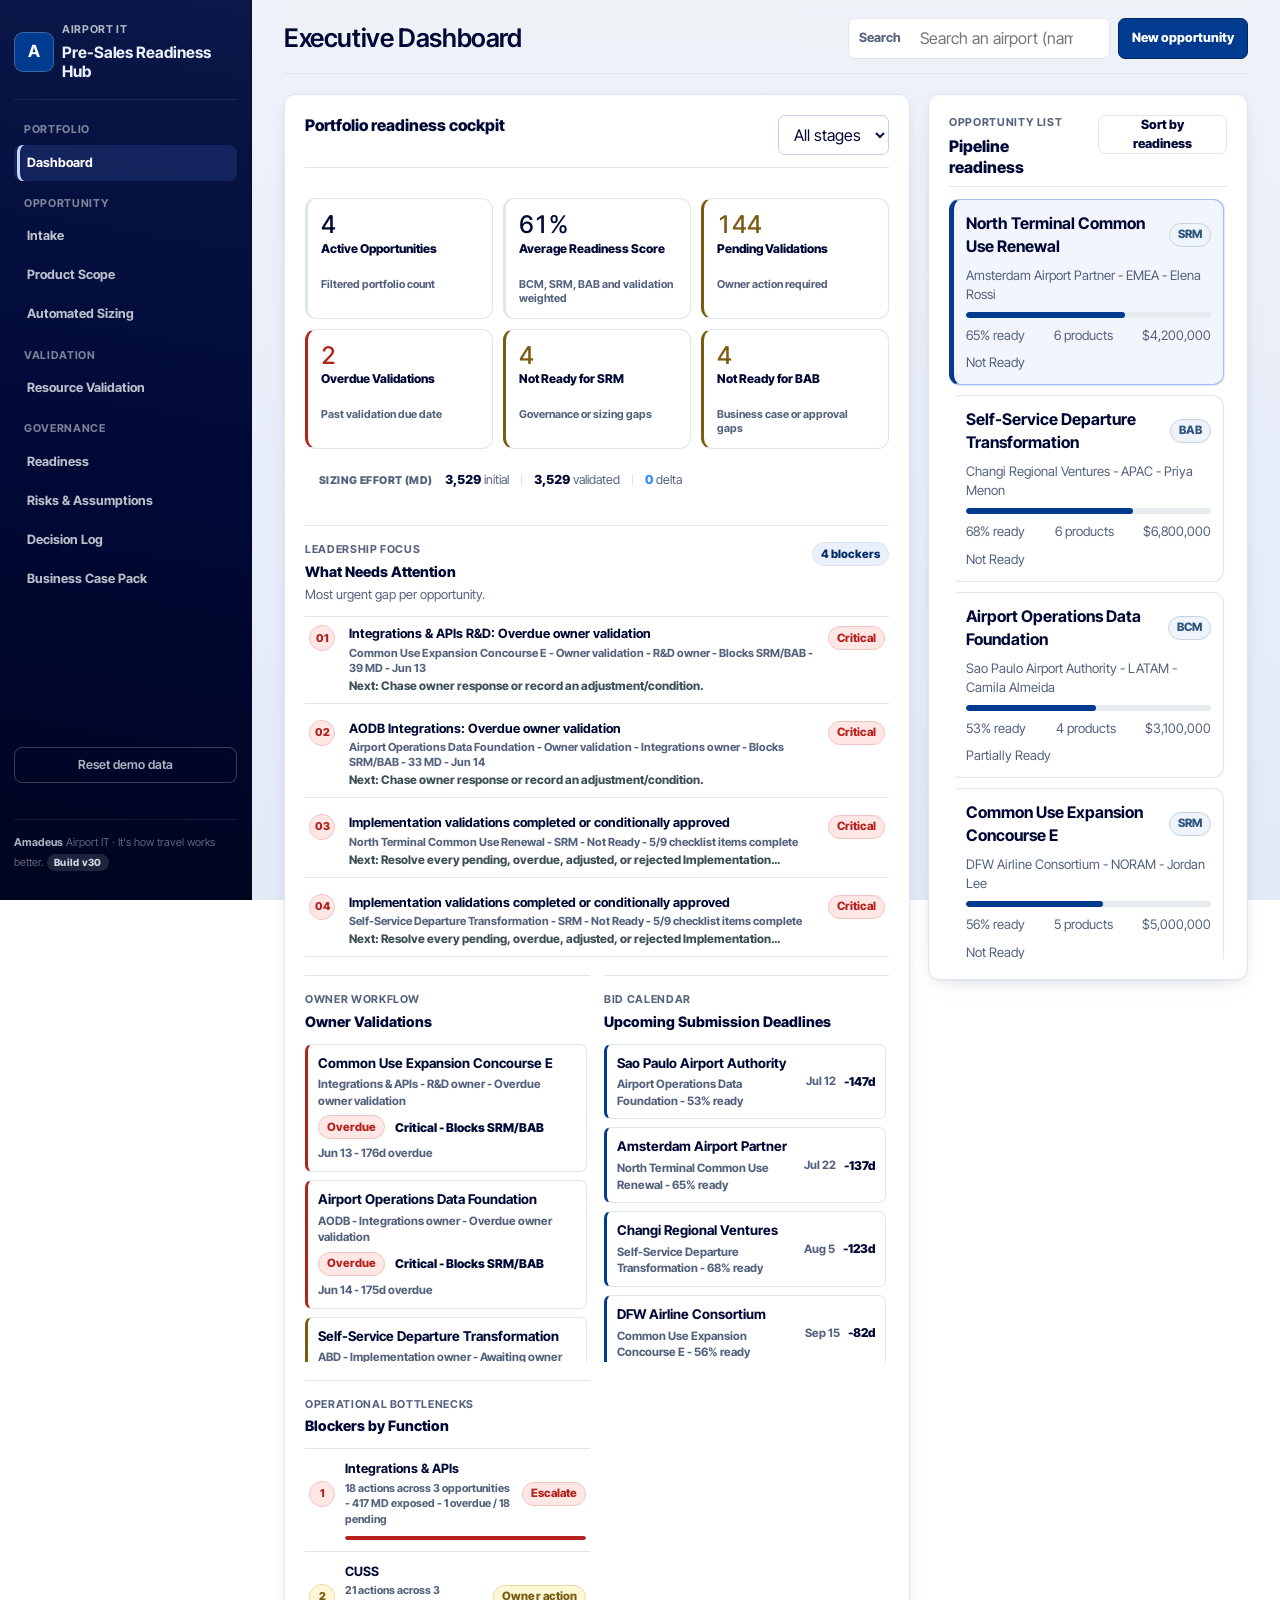
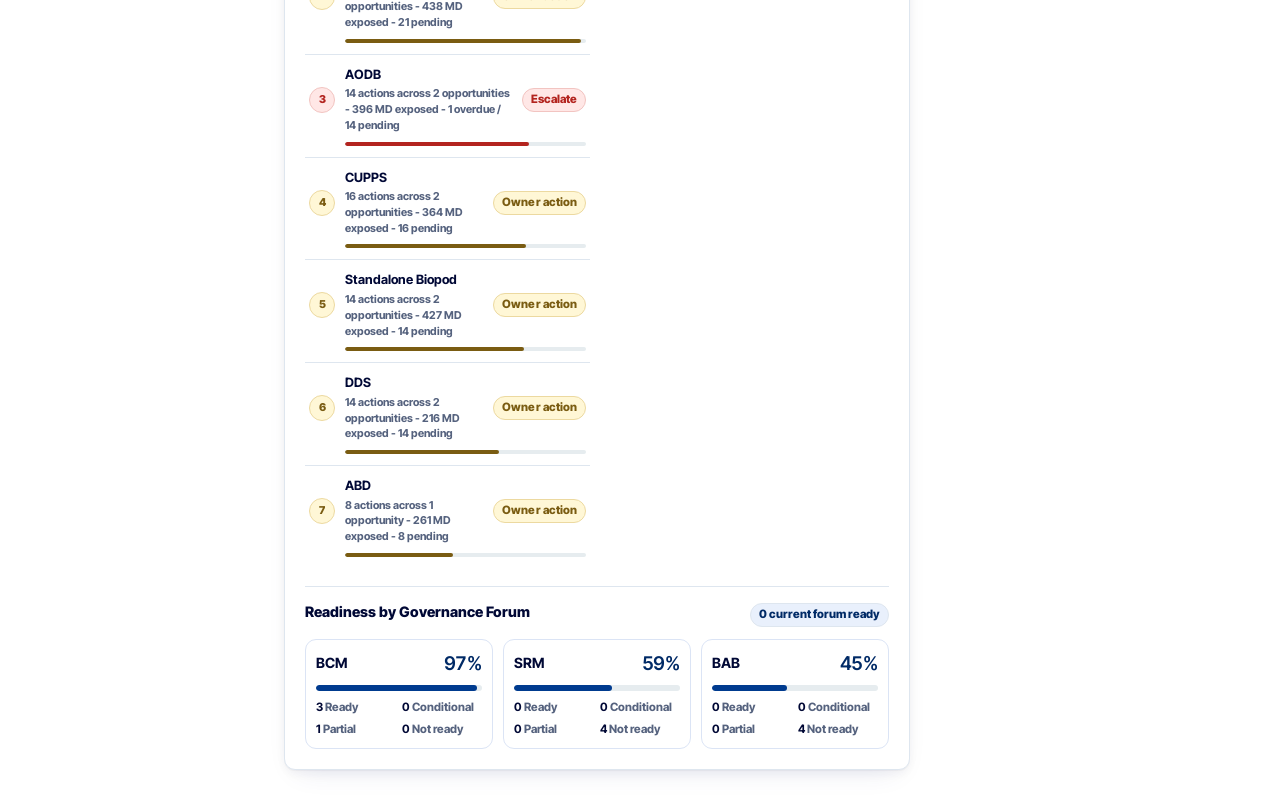
==== commit e479b747: "Remove dead code: unused exports, functions, and imports (Build v30) Behavior-preserving cleanup sur" ====
--- a/index.html
+++ b/index.html
@@ -16,7 +16,7 @@
       href="https://fonts.googleapis.com/css2?family=Inter+Tight:ital,wght@0,300;0,400;0,500;0,600;0,700;0,800;0,900;1,300;1,400&display=swap"
       rel="stylesheet"
     />
-    <link rel="stylesheet" href="./styles.css?v=20260710-29" />
+    <link rel="stylesheet" href="./styles.css?v=20260711-1" />
   </head>
   <body data-active-route="dashboard">
     <div class="app-shell">
@@ -47,7 +47,7 @@
 
         <button id="resetDataBtn" class="sidebar-reset" type="button">Reset demo data</button>
 
-        <p class="sidebar-footer"><strong>Amadeus</strong> Airport IT · It's how travel works better. <span class="build-tag">Build v29</span></p>
+        <p class="sidebar-footer"><strong>Amadeus</strong> Airport IT · It's how travel works better. <span class="build-tag">Build v30</span></p>
       </aside>
 
       <main class="main-content">
@@ -698,6 +698,6 @@
       </main>
     </div>
 
-    <script type="module" src="./modules/main.js?v=20260710-29"></script>
+    <script type="module" src="./modules/main.js?v=20260711-1"></script>
   </body>
 </html>
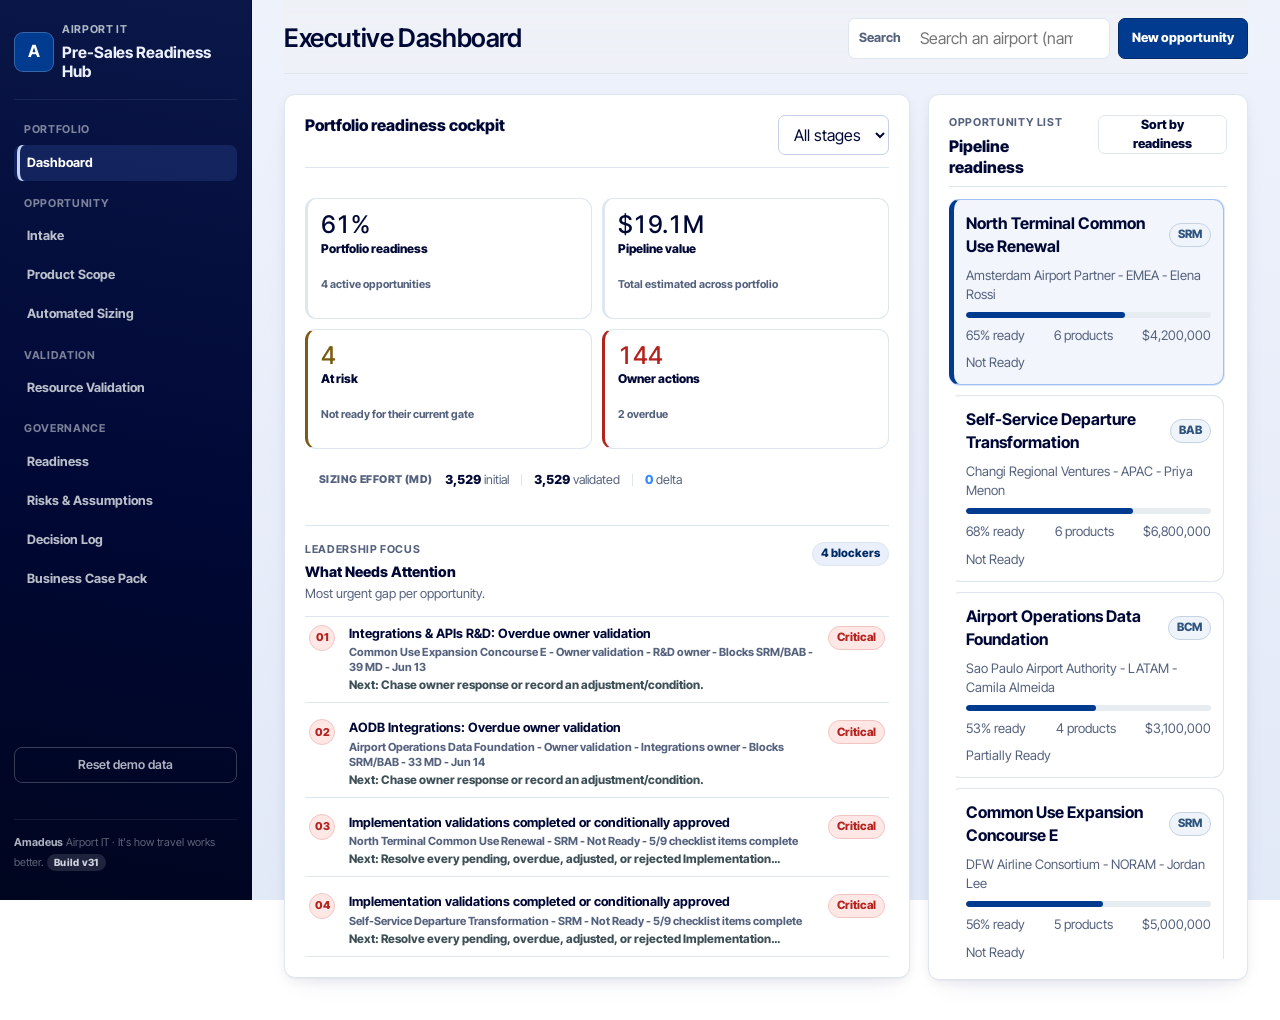
==== commit 7fcc5f70: "Redesign Dashboard as a one-screen executive summary (Build v31) Functional design review found the " ====
--- a/index.html
+++ b/index.html
@@ -16,7 +16,7 @@
       href="https://fonts.googleapis.com/css2?family=Inter+Tight:ital,wght@0,300;0,400;0,500;0,600;0,700;0,800;0,900;1,300;1,400&display=swap"
       rel="stylesheet"
     />
-    <link rel="stylesheet" href="./styles.css?v=20260711-1" />
+    <link rel="stylesheet" href="./styles.css?v=20260711-2" />
   </head>
   <body data-active-route="dashboard">
     <div class="app-shell">
@@ -47,7 +47,7 @@
 
         <button id="resetDataBtn" class="sidebar-reset" type="button">Reset demo data</button>
 
-        <p class="sidebar-footer"><strong>Amadeus</strong> Airport IT · It's how travel works better. <span class="build-tag">Build v30</span></p>
+        <p class="sidebar-footer"><strong>Amadeus</strong> Airport IT · It's how travel works better. <span class="build-tag">Build v31</span></p>
       </aside>
 
       <main class="main-content">
@@ -115,34 +115,24 @@
 
             <div class="dashboard-card-grid" aria-label="Portfolio health metrics">
               <div class="dashboard-card">
-                <span id="metricPipeline">0</span>
-                <label>Active Opportunities</label>
-                <small>Filtered portfolio count</small>
+                <span id="metricReadiness">0%</span>
+                <label>Portfolio readiness</label>
+                <small><b id="metricPipeline">0</b> active opportunities</small>
               </div>
               <div class="dashboard-card">
-                <span id="metricReadiness">0%</span>
-                <label>Average Readiness Score</label>
-                <small>BCM, SRM, BAB and validation weighted</small>
+                <span id="metricPipelineValue">$0</span>
+                <label>Pipeline value</label>
+                <small>Total estimated across portfolio</small>
               </div>
               <div class="dashboard-card attention">
+                <span id="metricAtRisk">0</span>
+                <label>At risk</label>
+                <small>Not ready for their current gate</small>
+              </div>
+              <div class="dashboard-card critical">
                 <span id="metricPendingSizing">0</span>
-                <label>Pending Validations</label>
-                <small>Owner action required</small>
-              </div>
-              <div class="dashboard-card critical">
-                <span id="metricOverdueValidations">0</span>
-                <label>Overdue Validations</label>
-                <small>Past validation due date</small>
-              </div>
-              <div class="dashboard-card attention">
-                <span id="metricSrmSizingBlock">0</span>
-                <label>Not Ready for SRM</label>
-                <small>Governance or sizing gaps</small>
-              </div>
-              <div class="dashboard-card attention">
-                <span id="metricBabSizingBlock">0</span>
-                <label>Not Ready for BAB</label>
-                <small>Business case or approval gaps</small>
+                <label>Owner actions</label>
+                <small><b id="metricOverdueValidations">0</b> overdue</small>
               </div>
             </div>
 
@@ -168,46 +158,6 @@
                   <span id="metricBlockers" class="section-count">0 blockers</span>
                 </div>
                 <div id="topReadinessGaps" class="dashboard-list"></div>
-              </section>
-
-              <section class="dashboard-section" aria-labelledby="pendingValidationsHeading">
-                <div class="dashboard-section-title">
-                  <div>
-                    <p class="eyebrow">Owner workflow</p>
-                    <h4 id="pendingValidationsHeading">Owner Validations</h4>
-                  </div>
-                </div>
-                <div id="pendingValidationList" class="dashboard-list compact"></div>
-              </section>
-
-              <section class="dashboard-section" aria-labelledby="deadlinesHeading">
-                <div class="dashboard-section-title">
-                  <div>
-                    <p class="eyebrow">Bid calendar</p>
-                    <h4 id="deadlinesHeading">Upcoming Submission Deadlines</h4>
-                  </div>
-                </div>
-                <div id="deadlineList" class="dashboard-list compact"></div>
-              </section>
-
-              <section class="dashboard-section" aria-labelledby="bottlenecksHeading">
-                <div class="dashboard-section-title">
-                  <div>
-                    <p class="eyebrow">Operational bottlenecks</p>
-                    <h4 id="bottlenecksHeading">Blockers by Function</h4>
-                  </div>
-                </div>
-                <div id="functionBottlenecks" class="bottleneck-list"></div>
-              </section>
-
-              <section class="dashboard-section dashboard-section-wide" aria-labelledby="forumReadinessHeading">
-                <div class="dashboard-section-title">
-                  <div>
-                    <h4 id="forumReadinessHeading">Readiness by Governance Forum</h4>
-                  </div>
-                  <span id="metricGovernance" class="section-count">0 ready</span>
-                </div>
-                <div id="forumReadinessBoard" class="forum-readiness-board"></div>
               </section>
             </div>
           </article>
@@ -698,6 +648,6 @@
       </main>
     </div>
 
-    <script type="module" src="./modules/main.js?v=20260711-1"></script>
+    <script type="module" src="./modules/main.js?v=20260711-2"></script>
   </body>
 </html>
--- a/styles.css
+++ b/styles.css
@@ -583,7 +583,7 @@
 
 .dashboard-card-grid {
   display: grid;
-  grid-template-columns: repeat(3, minmax(0, 1fr));
+  grid-template-columns: repeat(4, minmax(0, 1fr));
   gap: 8px;
 }
 
@@ -940,7 +940,7 @@
 
 @media (max-width: 1380px) {
   .dashboard-card-grid {
-    grid-template-columns: repeat(3, minmax(0, 1fr));
+    grid-template-columns: repeat(2, minmax(0, 1fr));
   }
 }
 
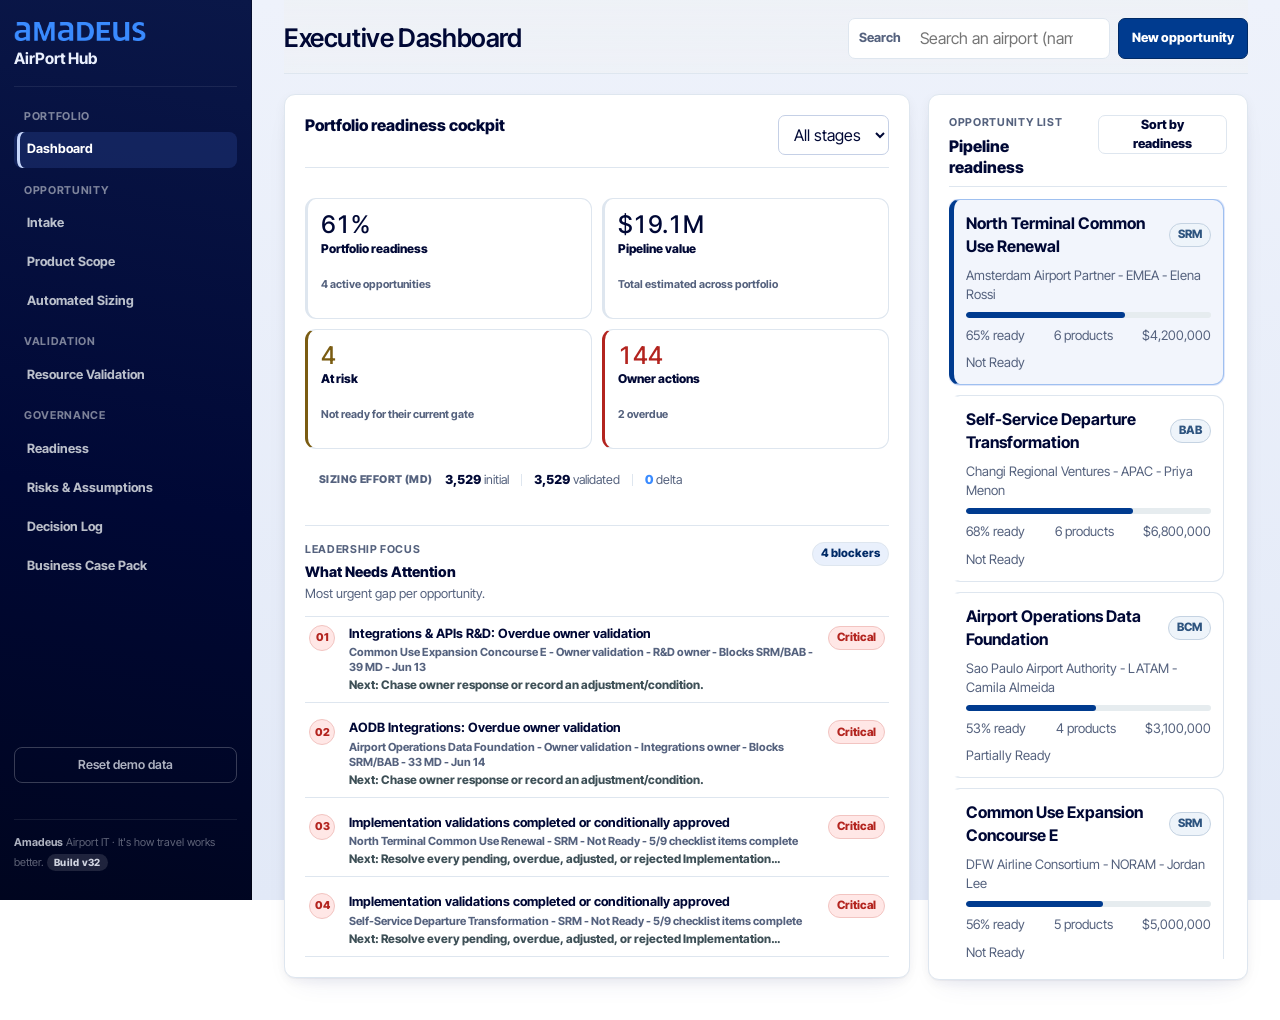
==== commit ee406171: "Rebrand portal to Amadeus AirPort Hub with the Amadeus logo (Build v32) - Sidebar lockup now shows t" ====
--- a/index.html
+++ b/index.html
@@ -9,24 +9,21 @@
     <meta http-equiv="Cache-Control" content="no-cache, no-store, must-revalidate" />
     <meta http-equiv="Pragma" content="no-cache" />
     <meta http-equiv="Expires" content="0" />
-    <title>Airport IT Pre-Sales Readiness Hub</title>
+    <title>Amadeus AirPort Hub</title>
     <link rel="preconnect" href="https://fonts.googleapis.com" />
     <link rel="preconnect" href="https://fonts.gstatic.com" crossorigin />
     <link
       href="https://fonts.googleapis.com/css2?family=Inter+Tight:ital,wght@0,300;0,400;0,500;0,600;0,700;0,800;0,900;1,300;1,400&display=swap"
       rel="stylesheet"
     />
-    <link rel="stylesheet" href="./styles.css?v=20260711-2" />
+    <link rel="stylesheet" href="./styles.css?v=20260711-3" />
   </head>
   <body data-active-route="dashboard">
     <div class="app-shell">
       <aside class="sidebar" aria-label="Hub navigation">
         <div class="brand-block">
-          <div class="brand-mark" aria-hidden="true">A</div>
-          <div>
-            <p class="eyebrow">Airport IT</p>
-            <h1>Pre-Sales Readiness Hub</h1>
-          </div>
+          <img class="brand-logo" src="assets/amadeus-logo.png?v=20260711-3" alt="Amadeus" width="132" height="19" />
+          <h1 class="brand-product">AirPort Hub</h1>
         </div>
 
         <nav class="section-nav" aria-label="Workspace sections">
@@ -47,7 +44,7 @@
 
         <button id="resetDataBtn" class="sidebar-reset" type="button">Reset demo data</button>
 
-        <p class="sidebar-footer"><strong>Amadeus</strong> Airport IT · It's how travel works better. <span class="build-tag">Build v31</span></p>
+        <p class="sidebar-footer"><strong>Amadeus</strong> Airport IT · It's how travel works better. <span class="build-tag">Build v32</span></p>
       </aside>
 
       <main class="main-content">
@@ -648,6 +645,6 @@
       </main>
     </div>
 
-    <script type="module" src="./modules/main.js?v=20260711-2"></script>
+    <script type="module" src="./modules/main.js?v=20260711-3"></script>
   </body>
 </html>
--- a/styles.css
+++ b/styles.css
@@ -137,10 +137,21 @@
 }
 
 .brand-block {
-  display: grid;
-  grid-template-columns: 38px minmax(0, 1fr);
-  gap: 10px;
-  align-items: center;
+  display: flex;
+  flex-direction: column;
+  align-items: flex-start;
+  gap: 8px;
+}
+
+.brand-logo {
+  display: block;
+  width: 132px;
+  max-width: 78%;
+  height: auto;
+}
+
+.brand-product {
+  color: var(--nav-ink);
 }
 
 .brand-mark {
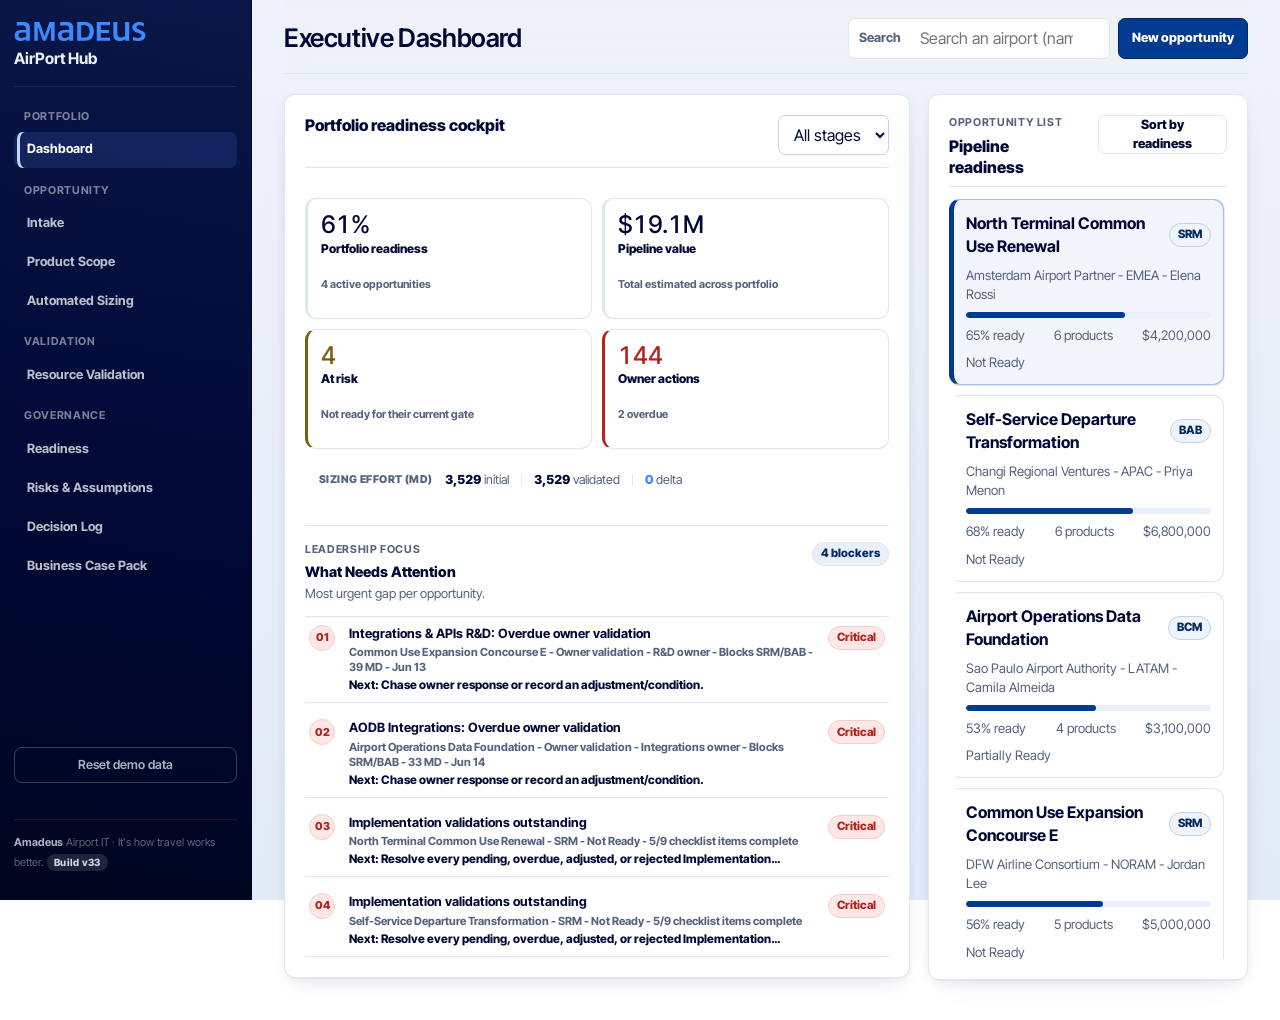
==== commit 49c53234: "Triple review pass: gap copy, brand hex remap, dead code purge (Build v33) Combined code review + Am" ====
--- a/index.html
+++ b/index.html
@@ -16,13 +16,13 @@
       href="https://fonts.googleapis.com/css2?family=Inter+Tight:ital,wght@0,300;0,400;0,500;0,600;0,700;0,800;0,900;1,300;1,400&display=swap"
       rel="stylesheet"
     />
-    <link rel="stylesheet" href="./styles.css?v=20260711-3" />
+    <link rel="stylesheet" href="./styles.css?v=20260711-4" />
   </head>
   <body data-active-route="dashboard">
     <div class="app-shell">
       <aside class="sidebar" aria-label="Hub navigation">
         <div class="brand-block">
-          <img class="brand-logo" src="assets/amadeus-logo.png?v=20260711-3" alt="Amadeus" width="132" height="19" />
+          <img class="brand-logo" src="assets/amadeus-logo.png?v=20260711-4" alt="Amadeus" width="132" height="19" />
           <h1 class="brand-product">AirPort Hub</h1>
         </div>
 
@@ -44,7 +44,7 @@
 
         <button id="resetDataBtn" class="sidebar-reset" type="button">Reset demo data</button>
 
-        <p class="sidebar-footer"><strong>Amadeus</strong> Airport IT · It's how travel works better. <span class="build-tag">Build v32</span></p>
+        <p class="sidebar-footer"><strong>Amadeus</strong> Airport IT · It's how travel works better. <span class="build-tag">Build v33</span></p>
       </aside>
 
       <main class="main-content">
@@ -645,6 +645,6 @@
       </main>
     </div>
 
-    <script type="module" src="./modules/main.js?v=20260711-3"></script>
+    <script type="module" src="./modules/main.js?v=20260711-4"></script>
   </body>
 </html>
--- a/styles.css
+++ b/styles.css
@@ -31,13 +31,13 @@
   --status-neutral-bg: #eef2fb;
   --status-neutral-border: #dee6ef;
   --status-success-bg: #e6f6e8;
-  --status-success-border: #bde3c3;
+  --status-success-border: #c9e2cd;
   --status-warning-bg: #fff7d6;
-  --status-warning-border: #ecd9a0;
+  --status-warning-border: #ece1a4;
   --status-warning-strong: #7a5c12;
   --status-warning-soft: #fff7d6;
   --status-danger-bg: #ffe7e6;
-  --status-danger-border: #f2c4c1;
+  --status-danger-border: #f3cdca;
   --shadow: 0 1px 1px rgba(0, 8, 53, 0.04), 0 4px 12px rgba(0, 8, 53, 0.05),
     0 12px 28px -14px rgba(0, 59, 143, 0.12);
   --shadow-raised: 0 2px 4px rgba(0, 8, 53, 0.06), 0 18px 38px -16px rgba(0, 59, 143, 0.22);
@@ -132,7 +132,7 @@
   flex-direction: column;
   gap: 22px;
   color: var(--nav-ink);
-  border-right: 1px solid #1e2b30;
+  border-right: 1px solid #000835;
   background: var(--nav);
 }
 
@@ -152,18 +152,6 @@
 
 .brand-product {
   color: var(--nav-ink);
-}
-
-.brand-mark {
-  display: grid;
-  width: 38px;
-  height: 38px;
-  place-items: center;
-  border: 1px solid rgba(255, 255, 255, 0.35);
-  border-radius: 7px;
-  color: #ffffff;
-  background: var(--teal);
-  font-weight: 800;
 }
 
 .brand-block h1,
@@ -362,7 +350,7 @@
 }
 
 .danger-action {
-  border-color: #e9bbb7;
+  border-color: #f3cdca;
   color: var(--red);
 }
 
@@ -407,7 +395,7 @@
   height: 18px;
   padding: 0;
   place-items: center;
-  border: 1px solid #a9bce8;
+  border: 1px solid #9fc0f0;
   border-radius: 50%;
   color: var(--teal-dark);
   background: #ffffff;
@@ -436,10 +424,10 @@
   left: 50%;
   width: min(260px, calc(100vw - 28px));
   padding: 8px 10px;
-  border: 1px solid #cad8d6;
+  border: 1px solid #c9e2cd;
   border-radius: 6px;
   color: #ffffff;
-  background: #243538;
+  background: #000835;
   box-shadow: 0 8px 20px rgba(24, 42, 44, 0.16);
   content: attr(data-tooltip);
   font-size: 0.72rem;
@@ -473,7 +461,7 @@
   z-index: 5;
   display: inline-block !important;
   overflow: visible !important;
-  border-bottom: 1px dotted #7089b8;
+  border-bottom: 1px dotted #9fc0f0;
   color: inherit;
   font: inherit;
   text-overflow: clip !important;
@@ -519,8 +507,8 @@
 .governance-help-grid > div {
   min-width: 0;
   padding: 8px 10px;
-  border-left: 3px solid #a9bce8;
-  background: #f8fafb;
+  border-left: 3px solid #9fc0f0;
+  background: #f4f8ff;
 }
 
 .governance-help-grid strong {
@@ -549,10 +537,10 @@
 
 .toast {
   padding: 11px 13px;
-  border: 1px solid #b8d8c4;
+  border: 1px solid #c9e2cd;
   border-radius: 8px;
   color: var(--green);
-  background: #f0faf2;
+  background: #e6f6e8;
   box-shadow: var(--shadow);
   font-size: 0.84rem;
   font-weight: 800;
@@ -562,9 +550,9 @@
 }
 
 .toast.attention {
-  border-color: #f0d4a5;
+  border-color: #ece1a4;
   color: var(--amber);
-  background: #fff8eb;
+  background: #fff7d6;
 }
 
 .toast.leaving {
@@ -720,229 +708,28 @@
   padding-right: 3px;
 }
 
-.dashboard-row {
-  display: grid;
-  width: 100%;
-  grid-template-columns: minmax(0, 1fr) auto auto auto;
-  gap: 8px;
-  align-items: center;
-  padding: 9px 10px;
-  border: 1px solid var(--line);
-  border-left: 4px solid var(--teal);
-  border-radius: 8px;
-  color: var(--ink);
-  text-align: left;
-  background: #ffffff;
-}
-
-.dashboard-row:hover {
-  border-color: rgba(11, 125, 119, 0.35);
-  background: #f6f9fd;
-}
-
 .attention-row {
   border-left-color: var(--amber);
 }
 
-.validation-row {
-  border-left-color: var(--blue);
-}
-
-.validation-row.priority-critical,
 .gap-row.severity-critical,
 .gap-row.severity-high {
   border-left-color: var(--red);
 }
 
-.validation-row.priority-high,
-.validation-row.priority-medium,
 .gap-row.severity-medium {
   border-left-color: var(--amber);
 }
 
-.deadline-row {
-  grid-template-columns: minmax(0, 1fr) auto auto;
-}
-
-.validation-row {
-  grid-template-columns: minmax(0, 1fr);
-  gap: 6px;
-}
-
-.dashboard-row-main {
-  display: grid;
-  min-width: 0;
-  gap: 3px;
-}
-
-.dashboard-row-meta {
-  display: flex;
-  flex-wrap: wrap;
-  gap: 6px 10px;
-  align-items: center;
-}
-
-.dashboard-row-main strong,
-.row-date,
-.row-metric {
-  min-width: 0;
-  overflow: hidden;
-  text-overflow: ellipsis;
-  white-space: nowrap;
-}
-
-.dashboard-row-main small {
-  min-width: 0;
-  color: var(--muted);
-  overflow-wrap: break-word;
-}
-
-.dashboard-row-main strong {
-  font-size: 0.84rem;
-}
-
-.dashboard-row-main small,
-.row-date {
-  color: var(--muted);
-  font-size: 0.72rem;
-  font-weight: 720;
-}
-
-.row-metric {
-  color: var(--ink);
-  font-size: 0.76rem;
-  font-weight: 840;
-}
-
 .dashboard-empty-row {
   min-height: 44px;
 }
 
-.bottleneck-list {
-  display: grid;
-  gap: 8px;
-}
-
-.bottleneck-row {
-  display: grid;
-  grid-template-columns: minmax(0, 0.9fr) minmax(80px, 1fr) auto;
-  gap: 8px;
-  align-items: center;
-  padding: 8px;
-  border: 1px solid var(--line);
-  border-radius: 8px;
-  background: #f8f9fd;
-}
-
-.bottleneck-row.critical {
-  border-color: #e9bbb7;
-  background: #fff7f6;
-}
-
-.bottleneck-row.attention {
-  border-color: #f0d4a5;
-  background: #fffaf2;
-}
-
-.bottleneck-row span {
-  display: grid;
-  min-width: 0;
-  gap: 2px;
-}
-
-.bottleneck-row strong,
-.bottleneck-row small {
-  overflow: hidden;
-  text-overflow: ellipsis;
-  white-space: nowrap;
-}
-
-.bottleneck-row strong {
-  font-size: 0.8rem;
-}
-
-.bottleneck-row small {
-  color: var(--muted);
-  font-size: 0.7rem;
-  font-weight: 720;
-}
-
-.bottleneck-row b {
-  color: var(--ink);
-  font-size: 0.78rem;
-}
-
 .bottleneck-flags {
   grid-column: 1 / -1;
   color: var(--muted);
   font-size: 0.7rem;
   font-weight: 820;
-}
-
-.bottleneck-bar {
-  height: 9px;
-  overflow: hidden;
-  border-radius: 999px;
-  background: #edf1f2;
-}
-
-.bottleneck-bar span {
-  display: block;
-  height: 100%;
-  border-radius: inherit;
-  background: linear-gradient(90deg, var(--amber), var(--red));
-}
-
-.forum-readiness-board {
-  display: grid;
-  grid-template-columns: repeat(3, minmax(0, 1fr));
-  gap: 10px;
-}
-
-.forum-readiness-card {
-  display: grid;
-  gap: 8px;
-  padding: 10px;
-  border: 1px solid #dbe4f5;
-  border-radius: 8px;
-  background: #f6f8fd;
-}
-
-.forum-card-head {
-  display: flex;
-  align-items: center;
-  justify-content: space-between;
-  gap: 10px;
-}
-
-.forum-card-head strong {
-  font-size: 0.88rem;
-}
-
-.forum-card-head span {
-  color: var(--teal-dark);
-  font-size: 1.18rem;
-  font-weight: 840;
-}
-
-.forum-status-grid {
-  display: grid;
-  grid-template-columns: repeat(2, minmax(0, 1fr));
-  gap: 5px;
-  color: var(--muted);
-  font-size: 0.72rem;
-  font-weight: 740;
-}
-
-.forum-status-grid span {
-  min-width: 0;
-  overflow: hidden;
-  text-overflow: ellipsis;
-  white-space: nowrap;
-}
-
-.forum-status-grid b {
-  color: var(--ink);
 }
 
 .executive-opportunity-panel .opportunity-list {
@@ -1198,11 +985,11 @@
 .blocker-list button {
   width: 100%;
   padding: 10px;
-  border: 1px solid #efc9c4;
+  border: 1px solid #f3cdca;
   border-radius: 7px;
   color: var(--ink);
   text-align: left;
-  background: #fff7f6;
+  background: #ffe7e6;
 }
 
 .blocker-list strong,
@@ -1287,42 +1074,42 @@
 
 .status-pill.calm,
 .status-pill.ready {
-  border-color: #b8d8c4;
+  border-color: #c9e2cd;
   color: var(--green);
-  background: #f0faf2;
+  background: #e6f6e8;
 }
 
 .status-pill.attention {
-  border-color: #f0d4a5;
+  border-color: #ece1a4;
   color: var(--amber);
-  background: #fff8eb;
+  background: #fff7d6;
 }
 
 .status-pill.partially-ready,
 .status-pill.ready-with-conditions {
-  border-color: #f0d4a5;
+  border-color: #ece1a4;
   color: var(--amber);
-  background: #fff8eb;
+  background: #fff7d6;
 }
 
 .status-pill.not-ready {
-  border-color: #e9bbb7;
+  border-color: #f3cdca;
   color: var(--red);
-  background: #fff4f3;
+  background: #ffe7e6;
 }
 
 .status-pill.critical,
 .status-pill.high {
-  border-color: #e9bbb7;
+  border-color: #f3cdca;
   color: var(--red);
-  background: #fff4f3;
+  background: #ffe7e6;
 }
 
 .status-pill.medium,
 .status-pill.low {
-  border-color: #f0d4a5;
+  border-color: #ece1a4;
   color: var(--amber);
-  background: #fff8eb;
+  background: #fff7d6;
 }
 
 .customer-line,
@@ -1339,7 +1126,7 @@
   height: 8px;
   overflow: hidden;
   border-radius: 999px;
-  background: #edf1f2;
+  background: #e9f0fc;
 }
 
 .progress-track span {
@@ -1401,8 +1188,8 @@
 }
 
 .journey-panel.demo-mode {
-  border-color: #9ec9c3;
-  background: #fcfefe;
+  border-color: #c9e2cd;
+  background: #f4f8ff;
   box-shadow: inset 4px 0 0 var(--teal);
 }
 
@@ -1487,8 +1274,8 @@
 }
 
 .journey-step.current {
-  border-color: #f0d4a5;
-  background: #fffaf2;
+  border-color: #ece1a4;
+  background: #fff7d6;
 }
 
 .journey-step.current span {
@@ -1745,12 +1532,12 @@
 }
 
 .narrative-card.ready {
-  border-color: #b8d8c4;
+  border-color: #c9e2cd;
 }
 
 .narrative-card.missing {
-  border-color: #ead6b7;
-  background: #fffaf2;
+  border-color: #ece1a4;
+  background: #fff7d6;
 }
 
 .narrative-card p {
@@ -1814,7 +1601,7 @@
 
 .product-card.included {
   border-color: #c5d5f9;
-  background: #f8fcfb;
+  background: #f4f8ff;
 }
 
 .request-detail-card {
@@ -1914,7 +1701,7 @@
   min-height: 38px;
   padding: 7px 9px;
   border-right: 1px solid var(--line);
-  color: #526069;
+  color: #55627e;
   font-size: var(--font-xs);
   font-weight: 800;
   text-decoration: none;
@@ -1940,7 +1727,7 @@
   width: 20px;
   height: 20px;
   place-items: center;
-  border: 1px solid #bed2ce;
+  border: 1px solid #c9e2cd;
   border-radius: 50%;
   background: #ffffff;
   font-size: 0.66rem;
@@ -2012,7 +1799,7 @@
 
 @media (max-width: 980px) {
   .route-context-heading,
-  .route-recommendation {
+.route-recommendation {
     align-items: flex-start;
     flex-direction: column;
   }
@@ -2036,8 +1823,8 @@
 
 @media (max-width: 860px) {
   .app-shell > *,
-  .sidebar,
-  .main-content {
+.sidebar,
+.main-content {
     min-width: 0;
     width: 100%;
     max-width: 100%;
@@ -2082,7 +1869,7 @@
   }
 
   .route-screen-actions button,
-  .route-recommendation button {
+.route-recommendation button {
     width: 100%;
   }
 
@@ -2092,20 +1879,20 @@
   }
 
   .route-workflow-nav a,
-  .route-workflow-nav a:nth-child(3),
-  .route-workflow-nav a:nth-child(-n + 3) {
+.route-workflow-nav a:nth-child(3),
+.route-workflow-nav a:nth-child(-n + 3) {
     flex: 0 0 108px;
     border-right: 1px solid var(--line);
     border-bottom: 0;
   }
 
   .route-breadcrumb,
-  .route-recommendation strong {
+.route-recommendation strong {
     white-space: normal;
   }
 
   .route-panel,
-  .journey-panel[data-route-screen="demo"] {
+.journey-panel[data-route-screen="demo"] {
     min-height: 0;
   }
 }
@@ -2113,26 +1900,6 @@
 /* Final dense-view cascade */
 .estimate-board {
   grid-template-columns: 1fr;
-}
-
-.bottleneck-row,
-.bottleneck-row.critical,
-.bottleneck-row.attention {
-  grid-template-columns: 26px minmax(0, 1fr) 68px auto;
-  padding: 11px 4px;
-  border: 0;
-  border-bottom: 1px solid var(--line);
-  border-radius: 0;
-  background: transparent;
-}
-
-.bottleneck-row:last-child {
-  border-bottom: 0;
-}
-
-.bottleneck-bar {
-  grid-column: 2 / -1;
-  height: 4px;
 }
 
 .readiness-gap-card {
@@ -2158,15 +1925,10 @@
 }
 
 @media (max-width: 700px) {
-  .bottleneck-row,
-  .bottleneck-row.critical,
-  .bottleneck-row.attention {
-    grid-template-columns: 26px minmax(0, 1fr) auto;
-  }
 
   .gap-item,
-  .gap-item.severity-critical,
-  .gap-item.severity-high {
+.gap-item.severity-critical,
+.gap-item.severity-high {
     grid-template-columns: 28px minmax(0, 1fr);
   }
 }
@@ -2181,30 +1943,6 @@
   grid-column: 1 / -1;
 }
 
-.bottleneck-list {
-  gap: 0;
-  border-top: 1px solid var(--line);
-}
-
-.bottleneck-row,
-.bottleneck-row.critical,
-.bottleneck-row.attention {
-  display: grid;
-  grid-template-columns: 26px minmax(0, 1fr) 68px auto;
-  gap: 8px 10px;
-  align-items: center;
-  padding: 11px 4px;
-  border: 0;
-  border-bottom: 1px solid var(--line);
-  border-radius: 0;
-  background: transparent;
-}
-
-.bottleneck-row:last-child {
-  border-bottom: 0;
-}
-
-.bottleneck-rank,
 .readiness-driver-rank,
 .gap-rank {
   display: grid;
@@ -2213,31 +1951,12 @@
   height: 26px;
   border: 1px solid var(--line);
   border-radius: 50%;
-  color: #657279;
+  color: #55627e;
   background: var(--surface-subtle);
   font-size: 0.68rem;
   font-weight: 850;
 }
 
-.bottleneck-row.critical .bottleneck-rank {
-  border-color: var(--status-danger-border);
-  color: var(--red);
-  background: var(--status-danger-bg);
-}
-
-.bottleneck-row.attention .bottleneck-rank {
-  border-color: var(--status-warning-border);
-  color: var(--amber);
-  background: var(--status-warning-bg);
-}
-
-.bottleneck-copy {
-  display: grid;
-  min-width: 0;
-  gap: 2px;
-}
-
-.bottleneck-copy strong,
 .bottleneck-impact strong,
 .bottleneck-impact small {
   display: block;
@@ -2246,20 +1965,6 @@
   white-space: nowrap;
 }
 
-.bottleneck-copy small {
-  display: block;
-  overflow: visible;
-  white-space: normal;
-  overflow-wrap: break-word;
-  text-overflow: clip;
-}
-
-.bottleneck-copy strong {
-  color: var(--ink);
-  font-size: var(--font-sm);
-}
-
-.bottleneck-copy small,
 .bottleneck-impact small {
   color: var(--muted);
   font-size: 0.68rem;
@@ -2274,23 +1979,6 @@
 .bottleneck-impact strong {
   color: var(--ink);
   font-size: 0.88rem;
-}
-
-.bottleneck-row > .status-pill {
-  justify-self: end;
-}
-
-.bottleneck-bar {
-  grid-column: 2 / -1;
-  height: 4px;
-}
-
-.bottleneck-row.critical .bottleneck-bar span {
-  background: var(--red);
-}
-
-.bottleneck-row.attention .bottleneck-bar span {
-  background: var(--amber);
 }
 
 .readiness-driver-row {
@@ -2352,7 +2040,7 @@
 .readiness-driver-action {
   display: -webkit-box;
   overflow: hidden;
-  color: #3e5057;
+  color: #000835;
   font-size: 0.74rem;
   font-weight: 760;
   line-height: 1.35;
@@ -2498,8 +2186,8 @@
   min-height: 34px;
   padding: 7px 13px;
   border-bottom: 1px solid var(--line);
-  color: #5a676e;
-  background: #f1f4f5;
+  color: #55627e;
+  background: #f4f8ff;
   font-size: 0.66rem;
   font-weight: 850;
   text-transform: uppercase;
@@ -2515,7 +2203,7 @@
   position: relative;
   min-width: 0;
   padding: 9px 13px;
-  border-bottom: 1px solid #e5eaed;
+  border-bottom: 1px solid #dee6ef;
   background: var(--surface);
 }
 
@@ -2631,7 +2319,7 @@
 .estimate-detail-lead p,
 .estimate-detail-context p {
   margin: 0;
-  color: #3e4b52;
+  color: #000835;
   font-size: 0.76rem;
   line-height: 1.45;
 }
@@ -2670,7 +2358,7 @@
   grid-template-columns: minmax(120px, 0.25fr) minmax(240px, 0.75fr);
   gap: 10px;
   align-items: center;
-  color: #4a575e;
+  color: #55627e;
   font-size: 0.74rem;
   font-weight: 800;
 }
@@ -2759,7 +2447,7 @@
 .gap-next-action {
   margin-top: 4px;
   padding: 7px 9px;
-  border-left: 3px solid #b9c8ce;
+  border-left: 3px solid #c5d0e6;
   background: var(--surface-subtle);
 }
 
@@ -2773,7 +2461,7 @@
 }
 
 .gap-next-action p {
-  color: #3e4b52;
+  color: #000835;
   font-size: 0.76rem;
   line-height: 1.4;
 }
@@ -2830,7 +2518,7 @@
   }
 
   .estimate-product-metric,
-  .estimate-product-progress {
+.estimate-product-progress {
     display: none;
   }
 
@@ -2839,21 +2527,17 @@
   }
 
   .estimate-row-primary,
-  .estimate-row-owner,
-  .estimate-status-field,
-  .estimate-row-detail {
+.estimate-row-owner,
+.estimate-status-field,
+.estimate-row-detail {
     grid-column: 1 / -1;
   }
 
   .estimate-detail-context,
-  .estimate-row-detail .rule-breakdown-grid,
-  .estimate-owner-editor,
-  .manual-override-panel {
+.estimate-row-detail .rule-breakdown-grid,
+.estimate-owner-editor,
+.manual-override-panel {
     grid-template-columns: 1fr;
-  }
-
-  .bottleneck-row {
-    grid-template-columns: 26px minmax(0, 1fr) auto;
   }
 
   .bottleneck-impact {
@@ -2861,12 +2545,12 @@
   }
 
   .readiness-driver-row,
-  .gap-item {
+.gap-item {
     grid-template-columns: 28px minmax(0, 1fr);
   }
 
   .readiness-driver-row > .status-pill,
-  .gap-item > .status-pill {
+.gap-item > .status-pill {
     grid-column: 2;
     justify-self: start;
   }
@@ -3228,7 +2912,7 @@
   padding: 8px;
   border: 1px solid var(--line);
   border-radius: 7px;
-  background: #f7f9fa;
+  background: #f4f8ff;
 }
 
 .estimate-md-strip span {
@@ -3372,7 +3056,7 @@
 }
 
 .manual-override-panel.attention {
-  background: #fffaf2;
+  background: #fff7d6;
 }
 
 .manual-override-panel > div,
@@ -3484,7 +3168,7 @@
   padding: 8px;
   border: 1px solid var(--line);
   border-radius: 7px;
-  background: #f7f9fa;
+  background: #f4f8ff;
 }
 
 .request-detail-grid span,
@@ -3614,7 +3298,7 @@
   padding: 10px;
   border-radius: 6px;
   color: var(--ink);
-  background: #f7f9fa;
+  background: #f4f8ff;
   white-space: pre-wrap;
   font: 0.78rem/1.5 ui-monospace, SFMono-Regular, Menlo, Consolas, monospace;
 }
@@ -3639,16 +3323,16 @@
 
 .scope-readout.ready {
   border-style: solid;
-  border-color: #b8d8c4;
+  border-color: #c9e2cd;
   color: var(--green);
-  background: #f0faf2;
+  background: #e6f6e8;
 }
 
 .scope-readout.attention {
   border-style: solid;
-  border-color: #e9bbb7;
+  border-color: #f3cdca;
   color: var(--red);
-  background: #fff4f3;
+  background: #ffe7e6;
 }
 
 .readiness-breakdown {
@@ -3689,7 +3373,7 @@
   place-content: center;
   min-height: 96px;
   border-radius: 8px;
-  background: #f7f9fa;
+  background: #f4f8ff;
   text-align: center;
 }
 
@@ -3795,14 +3479,14 @@
 .forum-readiness-counts span {
   padding: 3px 6px;
   border-radius: 4px;
-  background: #f1f4f5;
+  background: #f4f8ff;
   color: var(--muted);
   font-size: 0.68rem;
   font-weight: 850;
 }
 
 .forum-readiness-counts span.has-blocker {
-  background: #fff0ef;
+  background: #ffe7e6;
   color: var(--red);
 }
 
@@ -3963,14 +3647,14 @@
   grid-template-columns: minmax(0, 1fr) auto;
   gap: 4px 10px;
   padding: 8px;
-  border: 1px solid #e9bbb7;
+  border: 1px solid #f3cdca;
   border-radius: 7px;
-  background: #fff7f6;
+  background: #ffe7e6;
 }
 
 .score-cap-row.calm {
-  border-color: #b8d8c4;
-  background: #f0faf2;
+  border-color: #c9e2cd;
+  background: #e6f6e8;
 }
 
 .score-cap-row strong,
@@ -4014,7 +3698,7 @@
 .gap-item.severity-critical,
 .gap-item.severity-high {
   border-left-color: var(--red);
-  background: #fff7f6;
+  background: #ffe7e6;
 }
 
 .gap-item strong,
@@ -4177,7 +3861,7 @@
   top: 0;
   z-index: 1;
   color: var(--muted);
-  background: #f7f9fa;
+  background: #f4f8ff;
   font-size: 0.78rem;
   text-transform: uppercase;
 }
@@ -4198,44 +3882,44 @@
 
 .status-token.pending,
 .matrix-dot.pending {
-  color: #59656b;
-  background: #edf1f2;
+  color: #55627e;
+  background: #e9f0fc;
 }
 
 .status-token.in-review,
 .matrix-dot.in-review {
   color: var(--amber);
-  background: #fff3d9;
+  background: #fff7d6;
 }
 
 .status-token.validated,
 .matrix-dot.validated {
   color: var(--green);
-  background: #e8f7ec;
+  background: #e6f6e8;
 }
 
 .status-token.ready,
 .status-token.approved {
   color: var(--green);
-  background: #e8f7ec;
+  background: #e6f6e8;
 }
 
 .status-token.blocked,
 .matrix-dot.blocked {
   color: var(--red);
-  background: #fdeae8;
+  background: #ffe7e6;
 }
 
 .status-token.not-started,
 .status-token.pending {
-  color: #59656b;
-  background: #edf1f2;
+  color: #55627e;
+  background: #e9f0fc;
 }
 
 .status-token.in-progress,
 .status-token.in-review {
   color: var(--amber);
-  background: #fff3d9;
+  background: #fff7d6;
 }
 
 .required-control {
@@ -4544,22 +4228,18 @@
   background: transparent;
 }
 
-.dashboard-row,
 .executive-action-card,
 .opportunity-card,
-.log-item,
-.bottleneck-row {
+.log-item {
   border-radius: var(--radius-sm);
   box-shadow: none;
 }
 
-.dashboard-row,
 .executive-action-card {
   padding: 9px 10px;
   border-left-width: 3px;
 }
 
-.dashboard-row:hover,
 .executive-action-card:hover,
 .opportunity-card:hover,
 .opportunity-card.selected {
@@ -4585,7 +4265,7 @@
 
 .journey-panel.demo-mode {
   border-color: #9fc0f0;
-  background: #fbfdfd;
+  background: #f4f8ff;
   box-shadow: inset 3px 0 0 var(--teal);
 }
 
@@ -4623,7 +4303,7 @@
   padding: 2px 8px;
   border: 1px solid var(--status-neutral-border);
   border-radius: 999px;
-  color: #4f5d65;
+  color: #55627e;
   background: var(--status-neutral-bg);
   font-size: var(--font-xs);
   font-weight: 800;
@@ -4631,8 +4311,8 @@
 }
 
 .stage-mini {
-  border-color: #c5d3e2;
-  color: #2e547f;
+  border-color: #c5d0e6;
+  color: #002a66;
   background: #eef4fa;
 }
 
@@ -4693,19 +4373,17 @@
 .status-token.pending,
 .status-token.pending-validation {
   border-color: var(--status-neutral-border);
-  color: #56636a;
+  color: #55627e;
   background: var(--status-neutral-bg);
 }
 
-.progress-track,
-.bottleneck-bar {
+.progress-track {
   height: 6px;
   border-radius: 999px;
-  background: #e6ecef;
-}
-
-.progress-track span,
-.bottleneck-bar span {
+  background: #e9f0fc;
+}
+
+.progress-track span {
   background: var(--teal);
 }
 
@@ -4753,7 +4431,7 @@
 select:hover,
 input:hover,
 textarea:hover {
-  border-color: #aebbc1;
+  border-color: #c5d0e6;
 }
 
 select:focus,
@@ -4767,8 +4445,8 @@
 input:disabled,
 select:disabled,
 textarea:disabled {
-  color: #78858c;
-  background: #f2f5f6;
+  color: #55627e;
+  background: #f4f8ff;
 }
 
 .form-grid label,
@@ -4780,7 +4458,7 @@
 .estimate-owner-line label,
 .owner-action-panel label,
 .estimate-toolbar label {
-  color: #4a575e;
+  color: #55627e;
   font-size: 0.78rem;
   font-weight: 800;
 }
@@ -4800,23 +4478,23 @@
 td {
   height: 44px;
   padding: 9px 11px;
-  border-bottom-color: #e5eaed;
+  border-bottom-color: #dee6ef;
 }
 
 thead th {
-  color: #526069;
-  background: #f1f4f5;
+  color: #55627e;
+  background: #f4f8ff;
   font-size: 0.7rem;
   font-weight: 850;
   letter-spacing: 0;
 }
 
 tbody tr:nth-child(even) {
-  background: #fafbfc;
+  background: #f4f8ff;
 }
 
 tbody tr:hover {
-  background: #f3f8f7;
+  background: #f4f8ff;
 }
 
 tbody th {
@@ -4862,7 +4540,7 @@
   gap: 4px;
   padding: 12px 14px;
   border-bottom: 1px solid var(--line);
-  background: #f3f7f7;
+  background: #f4f8ff;
 }
 
 .email-preview > div:first-child strong {
@@ -4878,7 +4556,7 @@
   max-height: 360px;
   padding: 14px;
   border-radius: 0;
-  color: #354249;
+  color: #000835;
   background: var(--surface);
   font: var(--font-sm)/1.58 Inter, ui-sans-serif, system-ui, -apple-system, BlinkMacSystemFont, "Segoe UI", sans-serif;
 }
@@ -4953,7 +4631,7 @@
 .context-help,
 .governance-help-grid > div {
   border-left-width: 3px;
-  background: #f4f8f8;
+  background: #f4f8ff;
 }
 
 .checklist-column {
@@ -4989,7 +4667,7 @@
 }
 
 .product-card.included {
-  border-color: #add0ca;
+  border-color: #c9e2cd;
   background: #f6f9fd;
 }
 
@@ -5001,7 +4679,7 @@
 
 @media (max-width: 1180px) {
   .dashboard-grid,
-  .workspace-grid {
+.workspace-grid {
     grid-template-columns: 1fr;
   }
 
@@ -5034,7 +4712,7 @@
   }
 
   .topbar,
-  .record-header {
+.record-header {
     align-items: stretch;
     flex-direction: column;
   }
@@ -5055,37 +4733,36 @@
   }
 
   .metric-row,
-  .visual-row,
-  .executive-action-strip,
-  .dashboard-section-grid,
-  .forum-readiness-board,
-  .form-grid,
-  .narrative-summary,
-  .narrative-cards,
-  .narrative-field-grid,
-  .product-grid,
-  .checklist-board,
-  .readiness-breakdown,
-  .overall-readiness-card,
-  .forum-score-grid,
-  .journey-stepper,
-  .next-action-panel,
-  .sizing-summary,
-  .process-flow,
-  .sizing-layout,
-  .sizing-side,
-  .workspace-side,
-  .validation-command-bar,
-  .validation-workflow-board,
-  .request-detail-grid,
-  .estimate-toolbar,
-  .estimate-fact-grid,
-  .estimate-card-head,
-  .estimate-md-strip,
-  .estimate-owner-line,
-  .rule-breakdown-grid,
-  .manual-override-panel,
-  .owner-action-panel {
+.visual-row,
+.executive-action-strip,
+.dashboard-section-grid,
+.form-grid,
+.narrative-summary,
+.narrative-cards,
+.narrative-field-grid,
+.product-grid,
+.checklist-board,
+.readiness-breakdown,
+.overall-readiness-card,
+.forum-score-grid,
+.journey-stepper,
+.next-action-panel,
+.sizing-summary,
+.process-flow,
+.sizing-layout,
+.sizing-side,
+.workspace-side,
+.validation-command-bar,
+.validation-workflow-board,
+.request-detail-grid,
+.estimate-toolbar,
+.estimate-fact-grid,
+.estimate-card-head,
+.estimate-md-strip,
+.estimate-owner-line,
+.rule-breakdown-grid,
+.manual-override-panel,
+.owner-action-panel {
     grid-template-columns: 1fr;
   }
 
@@ -5097,38 +4774,29 @@
     grid-column: auto;
   }
 
-  .dashboard-row {
-    grid-template-columns: 1fr;
-    align-items: start;
-  }
-
-  .dashboard-row-main strong,
-  .dashboard-row-main small,
-  .row-reason,
-  .row-date,
-  .row-metric {
+  .row-reason {
     white-space: normal;
   }
 
   .dashboard-list.compact,
-  .executive-opportunity-panel .opportunity-list {
+.executive-opportunity-panel .opportunity-list {
     max-height: none;
   }
 
   #resourceOwnerRegistry table,
-  #classificationRules table,
-  .matrix-wrap table {
+#classificationRules table,
+.matrix-wrap table {
     width: 100%;
     min-width: 0;
     table-layout: fixed;
   }
 
   #resourceOwnerRegistry th,
-  #resourceOwnerRegistry td,
-  #classificationRules th,
-  #classificationRules td,
-  .matrix-wrap th,
-  .matrix-wrap td {
+#resourceOwnerRegistry td,
+#classificationRules th,
+#classificationRules td,
+.matrix-wrap th,
+.matrix-wrap td {
     padding: 6px;
     overflow-wrap: anywhere;
     white-space: normal;
@@ -5143,7 +4811,7 @@
   }
 
   .journey-heading,
-  .next-action-buttons {
+.next-action-buttons {
     align-items: flex-start;
     flex-direction: column;
   }
@@ -5183,13 +4851,13 @@
   }
 
   .score-card-heading,
-  .score-component-row {
+.score-component-row {
     align-items: flex-start;
     flex-direction: column;
   }
 
   .score-card-heading span,
-  .score-component-row span {
+.score-component-row span {
     white-space: normal;
   }
 }
@@ -5208,21 +4876,21 @@
   }
 
   .topbar-actions,
-  .inline-form {
+.inline-form {
     display: grid;
     grid-template-columns: 1fr;
   }
 
   .primary-button,
-  .secondary-button {
+.secondary-button {
     width: 100%;
   }
 
   .summary-panel,
-  .opportunity-panel,
-  .panel,
-  .record-header,
-  .journey-panel {
+.opportunity-panel,
+.panel,
+.record-header,
+.journey-panel {
     padding: 14px;
   }
 
@@ -5230,8 +4898,7 @@
     grid-template-columns: 1fr;
   }
 
-  .dashboard-card-grid,
-  .forum-status-grid {
+  .dashboard-card-grid {
     grid-template-columns: 1fr;
   }
 }
@@ -5372,7 +5039,7 @@
   gap: 3px;
   padding: 9px 10px;
   border-left: 3px solid var(--teal);
-  background: #f4f8f8;
+  background: #f4f8ff;
 }
 
 .validation-readiness-impact.attention {
@@ -5392,7 +5059,7 @@
 }
 
 .validation-readiness-impact small {
-  color: #46545b;
+  color: #55627e;
   font-size: 0.7rem;
   font-weight: 720;
   line-height: 1.4;
@@ -5420,7 +5087,7 @@
 }
 
 .validation-context-grid p {
-  color: #46545b;
+  color: #55627e;
   font-size: 0.72rem;
   font-weight: 720;
 }
@@ -5453,7 +5120,7 @@
 
 .validation-closeout p {
   margin: 0;
-  color: #46545b;
+  color: #55627e;
   font-size: 0.7rem;
   line-height: 1.4;
 }
@@ -5550,13 +5217,13 @@
 
 @media (max-width: 900px) {
   .validation-stage-strip,
-  .validation-stage-callout,
-  .validation-closeout {
+.validation-stage-callout,
+.validation-closeout {
     grid-template-columns: 1fr 1fr;
   }
 
   .validation-stage-callout > div:first-child,
-  .validation-closeout > div:first-child {
+.validation-closeout > div:first-child {
     grid-column: 1 / -1;
   }
 
@@ -5567,7 +5234,7 @@
 
 @media (max-width: 620px) {
   .help-tooltip::after,
-  .term-help::after {
+.term-help::after {
     position: fixed;
     right: 14px;
     bottom: 14px;
@@ -5577,9 +5244,9 @@
   }
 
   .help-tooltip:hover::after,
-  .help-tooltip:focus-visible::after,
-  .term-help:hover::after,
-  .term-help:focus-visible::after {
+.help-tooltip:focus-visible::after,
+.term-help:hover::after,
+.term-help:focus-visible::after {
     transform: none;
   }
 
@@ -5588,19 +5255,19 @@
   }
 
   .validation-stage-strip,
-  .validation-stage-callout,
-  .validation-closeout,
-  .owner-package-grid {
+.validation-stage-callout,
+.validation-closeout,
+.owner-package-grid {
     grid-template-columns: 1fr;
   }
 
   .validation-close-metric,
-  .validation-closeout > div:not(:first-child) {
+.validation-closeout > div:not(:first-child) {
     text-align: left;
   }
 
   .owner-package-heading,
-  .validation-queue-heading {
+.validation-queue-heading {
     align-items: flex-start;
     flex-direction: column;
   }
@@ -5702,7 +5369,7 @@
   padding: 5px 12px;
   border: 0;
   border-radius: 4px;
-  color: #526069;
+  color: #55627e;
   background: transparent;
   font-size: 0.74rem;
   font-weight: 820;
@@ -5834,26 +5501,6 @@
 
 .estimate-board {
   grid-template-columns: 1fr;
-}
-
-.bottleneck-row,
-.bottleneck-row.critical,
-.bottleneck-row.attention {
-  grid-template-columns: 26px minmax(0, 1fr) auto;
-  padding: 11px 4px;
-  border: 0;
-  border-bottom: 1px solid var(--line);
-  border-radius: 0;
-  background: transparent;
-}
-
-.bottleneck-row:last-child {
-  border-bottom: 0;
-}
-
-.bottleneck-bar {
-  grid-column: 2 / -1;
-  height: 4px;
 }
 
 .bottleneck-impact {
@@ -5919,15 +5566,10 @@
 }
 
 @media (max-width: 700px) {
-  .bottleneck-row,
-  .bottleneck-row.critical,
-  .bottleneck-row.attention {
-    grid-template-columns: 26px minmax(0, 1fr) auto;
-  }
 
   .gap-item,
-  .gap-item.severity-critical,
-  .gap-item.severity-high {
+.gap-item.severity-critical,
+.gap-item.severity-high {
     grid-template-columns: 28px minmax(0, 1fr);
   }
 }
@@ -5957,7 +5599,9 @@
    Professional refresh — aligned to the Amadeus brand system
    Layered on top of the executive enterprise system.
    Trades the mono/instrument-panel treatment for a single blue
-   brand family, flatter chrome, and generous whitespace.
+   brand family,
+flatter chrome,
+and generous whitespace.
    ============================================================ */
 
 /* --- Global atmosphere ------------------------------------ */
@@ -5968,7 +5612,10 @@
   text-rendering: optimizeLegibility;
 }
 
-h1, h2, h3, h4 {
+h1,
+h2,
+h3,
+h4 {
   font-family: var(--font-sans);
 }
 
@@ -5995,7 +5642,6 @@
 .dashboard-card span,
 .metric span,
 .sizing-kpi span,
-.forum-card-head span,
 .forum-readiness-counts span,
 #journeyProgressBadge,
 .kpi span {
@@ -6013,17 +5659,6 @@
 .brand-block {
   padding-bottom: 18px;
   border-bottom: 1px solid rgba(255, 255, 255, 0.08);
-}
-
-.brand-mark {
-  width: 40px;
-  height: 40px;
-  border: 1px solid rgba(255, 255, 255, 0.22);
-  border-radius: 9px;
-  background: var(--teal);
-  font-family: var(--font-sans);
-  font-weight: 700;
-  font-size: 1.05rem;
 }
 
 .nav-link {
@@ -6124,7 +5759,6 @@
   font-weight: 500;
 }
 
-.forum-readiness-card,
 .metric,
 .sizing-kpi {
   border-radius: var(--radius-md);
@@ -6825,13 +6459,13 @@
 }
 
 .vp-flag.attention {
-  color: var(--status-warning-strong, #9a5b00);
-  background: var(--status-warning-soft, #fdf1dd);
+  color: var(--status-warning-strong, #7a5c12);
+  background: var(--status-warning-soft, #fff7d6);
 }
 
 .vp-flag.ready {
   color: var(--green-dark, #1f7a52);
-  background: #e7f6ee;
+  background: #e6f6e8;
 }
 
 .validation-product-lines {
@@ -7374,7 +7008,7 @@
   padding: 4px 6px;
   border-radius: 6px;
   background: rgba(41, 85, 216, 0.12);
-  color: var(--teal-dark, #1b3fa0);
+  color: var(--teal-dark, #002a66);
   font-size: 0.78rem;
   font-weight: 800;
   text-align: center;
@@ -7513,7 +7147,7 @@
 
 .scope-add-toggle:hover {
   border-color: #c5d5f9;
-  background: #f8fcfb;
+  background: #f4f8ff;
 }
 
 /* --- Intake sections + autosave chip ------------------------- */
@@ -7555,7 +7189,7 @@
   width: 7px;
   height: 7px;
   border-radius: 50%;
-  background: #2fa37a;
+  background: #1f7a52;
 }
 
 /* --- Sizing table: validation status is read-only here ------- */
@@ -7602,10 +7236,10 @@
   background: linear-gradient(180deg, rgba(41, 85, 216, 0.05), rgba(41, 85, 216, 0.01));
 }
 
-.srm-cockpit.not-ready { border-left-color: #c9443b; }
-.srm-cockpit.partially-ready { border-left-color: #c98a1e; }
+.srm-cockpit.not-ready { border-left-color: #b3241f; }
+.srm-cockpit.partially-ready { border-left-color: #7a5c12; }
 .srm-cockpit.ready,
-.srm-cockpit.ready-with-conditions { border-left-color: #2fa37a; }
+.srm-cockpit.ready-with-conditions { border-left-color: #1f7a52; }
 
 .srm-cockpit-head {
   display: flex;
@@ -7629,7 +7263,7 @@
   font-size: 1.8rem;
   font-weight: 800;
   line-height: 1;
-  color: #1b3fa0;
+  color: #002a66;
 }
 
 .srm-cockpit-body {
@@ -7793,9 +7427,9 @@
 }
 
 .log-item > button:hover {
-  border-color: #d9534f;
-  color: #d9534f;
-  background: #fff5f5;
+  border-color: #b3241f;
+  color: #b3241f;
+  background: #ffe7e6;
 }
 
 /* --- Guided demo step chips: readable, not truncated --------- */
@@ -7819,7 +7453,7 @@
 .intake-airport-summary.loaded {
   border-style: solid;
   border-color: #c5d5f9;
-  background: #f8fcfb;
+  background: #f4f8ff;
   color: var(--ink);
   font-weight: 600;
 }
@@ -7828,7 +7462,7 @@
   padding: 12px 14px;
   border: 1px solid var(--line);
   border-radius: var(--radius-sm);
-  background: var(--surface-muted, #f8fafc);
+  background: var(--surface-muted, #f4f8ff);
 }
 
 .sizing-airport-profile-head {
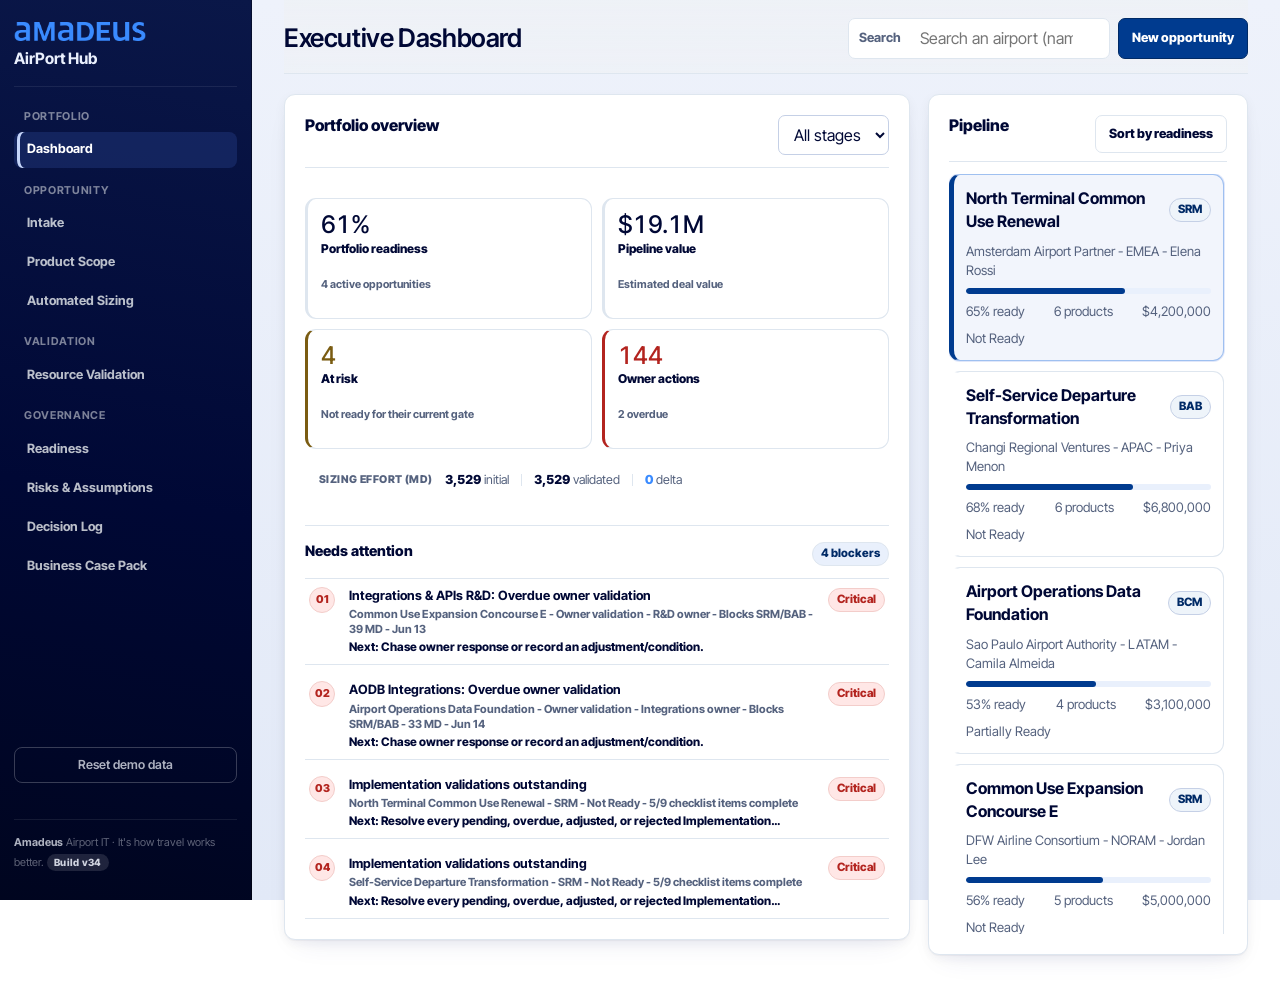
==== commit 69f4e5b9: "Remove dead Wikidata lookup module; tone down prototype copy (Build v34) - Delete modules/airport-lo" ====
--- a/index.html
+++ b/index.html
@@ -16,13 +16,13 @@
       href="https://fonts.googleapis.com/css2?family=Inter+Tight:ital,wght@0,300;0,400;0,500;0,600;0,700;0,800;0,900;1,300;1,400&display=swap"
       rel="stylesheet"
     />
-    <link rel="stylesheet" href="./styles.css?v=20260711-4" />
+    <link rel="stylesheet" href="./styles.css?v=20260711-5" />
   </head>
   <body data-active-route="dashboard">
     <div class="app-shell">
       <aside class="sidebar" aria-label="Hub navigation">
         <div class="brand-block">
-          <img class="brand-logo" src="assets/amadeus-logo.png?v=20260711-4" alt="Amadeus" width="132" height="19" />
+          <img class="brand-logo" src="assets/amadeus-logo.png?v=20260711-5" alt="Amadeus" width="132" height="19" />
           <h1 class="brand-product">AirPort Hub</h1>
         </div>
 
@@ -44,7 +44,7 @@
 
         <button id="resetDataBtn" class="sidebar-reset" type="button">Reset demo data</button>
 
-        <p class="sidebar-footer"><strong>Amadeus</strong> Airport IT · It's how travel works better. <span class="build-tag">Build v33</span></p>
+        <p class="sidebar-footer"><strong>Amadeus</strong> Airport IT · It's how travel works better. <span class="build-tag">Build v34</span></p>
       </aside>
 
       <main class="main-content">
@@ -100,7 +100,7 @@
           <article class="summary-panel executive-panel">
             <div class="section-heading dashboard-heading">
               <div>
-                <h3>Portfolio readiness cockpit</h3>
+                <h3>Portfolio overview</h3>
               </div>
               <select id="stageFilter" aria-label="Filter by governance stage">
                 <option value="all">All stages</option>
@@ -119,7 +119,7 @@
               <div class="dashboard-card">
                 <span id="metricPipelineValue">$0</span>
                 <label>Pipeline value</label>
-                <small>Total estimated across portfolio</small>
+                <small>Estimated deal value</small>
               </div>
               <div class="dashboard-card attention">
                 <span id="metricAtRisk">0</span>
@@ -148,9 +148,7 @@
               <section class="dashboard-section dashboard-section-wide" aria-labelledby="topReadinessGapsHeading">
                 <div class="dashboard-section-title">
                   <div>
-                    <p class="eyebrow">Leadership focus</p>
-                    <h4 id="topReadinessGapsHeading">What Needs Attention</h4>
-                    <p class="section-help">Most urgent gap per opportunity.</p>
+                    <h4 id="topReadinessGapsHeading">Needs attention</h4>
                   </div>
                   <span id="metricBlockers" class="section-count">0 blockers</span>
                 </div>
@@ -162,8 +160,7 @@
           <article class="opportunity-panel executive-opportunity-panel">
             <div class="section-heading compact">
               <div>
-                <p class="eyebrow">Opportunity list</p>
-                <h3>Pipeline readiness</h3>
+                <h3>Pipeline</h3>
               </div>
               <button id="sortReadinessBtn" class="secondary-button" type="button">Sort by readiness</button>
             </div>
@@ -535,7 +532,6 @@
                     <h3>BCM, SRM, and BAB checklist</h3>
                     <button type="button" class="help-tooltip" data-help-key="srmReadiness" data-help-label="Governance readiness"><span aria-hidden="true">i</span></button>
                   </div>
-                  <p class="section-help">Why the opportunity is or is not ready.</p>
                 </div>
                 <span id="checklistScore" class="meta-chip">0 of 0 complete</span>
               </div>
@@ -645,6 +641,6 @@
       </main>
     </div>
 
-    <script type="module" src="./modules/main.js?v=20260711-4"></script>
+    <script type="module" src="./modules/main.js?v=20260711-5"></script>
   </body>
 </html>
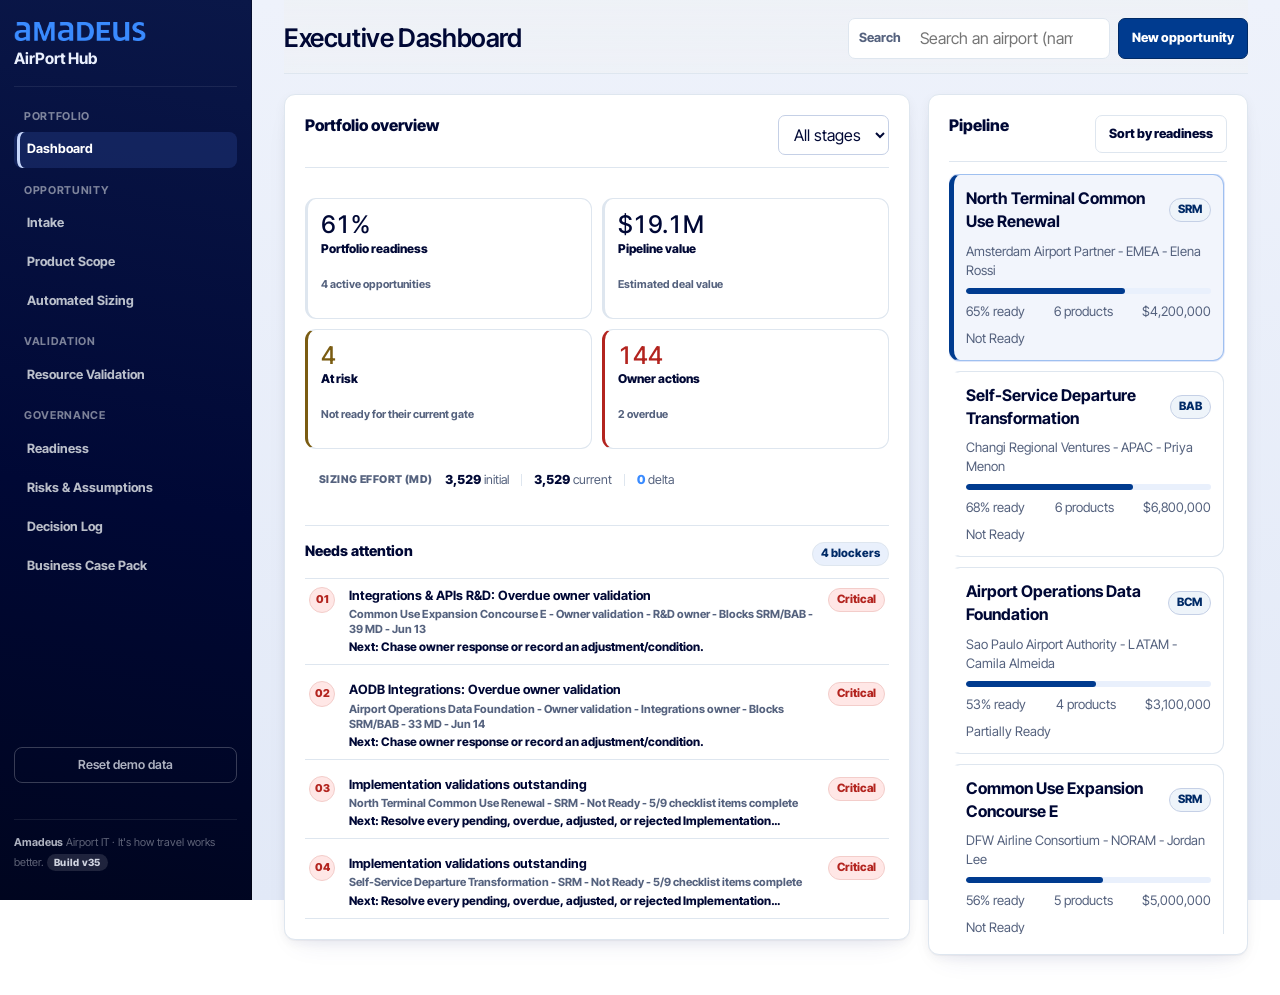
==== commit f85918c1: "Final design/UX review fixes: form labels, MD consistency (Build v35) Full-route design & UX review." ====
--- a/index.html
+++ b/index.html
@@ -16,13 +16,13 @@
       href="https://fonts.googleapis.com/css2?family=Inter+Tight:ital,wght@0,300;0,400;0,500;0,600;0,700;0,800;0,900;1,300;1,400&display=swap"
       rel="stylesheet"
     />
-    <link rel="stylesheet" href="./styles.css?v=20260711-5" />
+    <link rel="stylesheet" href="./styles.css?v=20260711-6" />
   </head>
   <body data-active-route="dashboard">
     <div class="app-shell">
       <aside class="sidebar" aria-label="Hub navigation">
         <div class="brand-block">
-          <img class="brand-logo" src="assets/amadeus-logo.png?v=20260711-5" alt="Amadeus" width="132" height="19" />
+          <img class="brand-logo" src="assets/amadeus-logo.png?v=20260711-6" alt="Amadeus" width="132" height="19" />
           <h1 class="brand-product">AirPort Hub</h1>
         </div>
 
@@ -44,7 +44,7 @@
 
         <button id="resetDataBtn" class="sidebar-reset" type="button">Reset demo data</button>
 
-        <p class="sidebar-footer"><strong>Amadeus</strong> Airport IT · It's how travel works better. <span class="build-tag">Build v34</span></p>
+        <p class="sidebar-footer"><strong>Amadeus</strong> Airport IT · It's how travel works better. <span class="build-tag">Build v35</span></p>
       </aside>
 
       <main class="main-content">
@@ -137,7 +137,7 @@
               <span class="dashboard-strip-label">Sizing effort (MD)</span>
               <span class="dashboard-strip-stat"><b id="metricInitialMd">0</b> initial</span>
               <span class="dashboard-strip-divider" aria-hidden="true"></span>
-              <span class="dashboard-strip-stat"><b id="metricValidatedMd">0</b> validated</span>
+              <span class="dashboard-strip-stat"><b id="metricValidatedMd">0</b> current</span>
               <span class="dashboard-strip-divider" aria-hidden="true"></span>
               <span class="dashboard-strip-stat delta"><b id="metricMdDelta">0</b> delta</span>
             </div>
@@ -568,46 +568,76 @@
                                   </div>
               </div>
               <form id="riskForm" class="inline-form stacked">
-                <select name="category" aria-label="Risk category">
-                  <option>Technical</option>
-                  <option>Delivery</option>
-                  <option>Commercial</option>
-                  <option>Governance</option>
-                  <option>Exclusion</option>
-                </select>
-                <input name="description" type="text" placeholder="Risk description" />
-                <select name="severity" aria-label="Severity">
-                  <option>High</option>
-                  <option>Medium</option>
-                  <option>Low</option>
-                </select>
-                <input name="mitigation" type="text" placeholder="Mitigation" />
-                <input name="owner" type="text" placeholder="Owner" />
-                <select name="status" aria-label="Risk status">
-                  <option>Open</option>
-                  <option>Mitigating</option>
-                  <option>Closed</option>
-                </select>
+                <label class="span-2">
+                  Description
+                  <input name="description" type="text" />
+                </label>
+                <label>
+                  Category
+                  <select name="category">
+                    <option>Technical</option>
+                    <option>Delivery</option>
+                    <option>Commercial</option>
+                    <option>Governance</option>
+                    <option>Exclusion</option>
+                  </select>
+                </label>
+                <label>
+                  Severity
+                  <select name="severity">
+                    <option>High</option>
+                    <option>Medium</option>
+                    <option>Low</option>
+                  </select>
+                </label>
+                <label>
+                  Mitigation
+                  <input name="mitigation" type="text" />
+                </label>
+                <label>
+                  Owner
+                  <input name="owner" type="text" />
+                </label>
+                <label>
+                  Status
+                  <select name="status">
+                    <option>Open</option>
+                    <option>Mitigating</option>
+                    <option>Closed</option>
+                  </select>
+                </label>
                 <button class="secondary-button" type="submit">Add risk</button>
               </form>
               <div id="riskList" class="log-list"></div>
 
               <h4 class="log-subheading">Assumptions</h4>
               <form id="assumptionForm" class="inline-form stacked">
-                <input name="description" type="text" placeholder="Assumption description" />
-                <select name="category" aria-label="Assumption category">
-                  <option>Technical</option>
-                  <option>Delivery</option>
-                  <option>Integration</option>
-                  <option>Commercial</option>
-                  <option>Customer dependency</option>
-                </select>
-                <select name="impact" aria-label="Impact">
-                  <option>High</option>
-                  <option>Medium</option>
-                  <option>Low</option>
-                </select>
-                <input name="owner" type="text" placeholder="Owner" />
+                <label class="span-2">
+                  Description
+                  <input name="description" type="text" />
+                </label>
+                <label>
+                  Category
+                  <select name="category">
+                    <option>Technical</option>
+                    <option>Delivery</option>
+                    <option>Integration</option>
+                    <option>Commercial</option>
+                    <option>Customer dependency</option>
+                  </select>
+                </label>
+                <label>
+                  Impact
+                  <select name="impact">
+                    <option>High</option>
+                    <option>Medium</option>
+                    <option>Low</option>
+                  </select>
+                </label>
+                <label class="span-2">
+                  Owner
+                  <input name="owner" type="text" />
+                </label>
                 <button class="secondary-button" type="submit">Add assumption</button>
               </form>
               <div id="assumptionList" class="log-list"></div>
@@ -623,15 +653,30 @@
                                   </div>
               </div>
               <form id="decisionForm" class="inline-form stacked">
-                <select name="forum" aria-label="Forum">
-                  <option>BCM</option>
-                  <option>SRM</option>
-                  <option>BAB</option>
-                </select>
-                <input name="decision_owner" type="text" placeholder="Decision owner" />
-                <input name="decision" type="text" placeholder="Decision" />
-                <input name="conditions" type="text" placeholder="Conditions" />
-                <input name="next_steps" type="text" placeholder="Next steps" />
+                <label>
+                  Forum
+                  <select name="forum">
+                    <option>BCM</option>
+                    <option>SRM</option>
+                    <option>BAB</option>
+                  </select>
+                </label>
+                <label>
+                  Decision owner
+                  <input name="decision_owner" type="text" />
+                </label>
+                <label class="span-2">
+                  Decision
+                  <input name="decision" type="text" />
+                </label>
+                <label>
+                  Conditions
+                  <input name="conditions" type="text" />
+                </label>
+                <label>
+                  Next steps
+                  <input name="next_steps" type="text" />
+                </label>
                 <button class="primary-button" type="submit">Log decision</button>
               </form>
               <div id="decisionList" class="log-list"></div>
@@ -641,6 +686,6 @@
       </main>
     </div>
 
-    <script type="module" src="./modules/main.js?v=20260711-5"></script>
+    <script type="module" src="./modules/main.js?v=20260711-6"></script>
   </body>
 </html>
--- a/styles.css
+++ b/styles.css
@@ -3959,7 +3959,20 @@
 }
 
 .inline-form.stacked {
-  grid-template-columns: 1fr;
+  grid-template-columns: repeat(2, minmax(0, 1fr));
+}
+
+.inline-form.stacked label {
+  display: grid;
+  gap: 6px;
+  color: var(--muted);
+  font-size: 0.82rem;
+  font-weight: 750;
+}
+
+.inline-form.stacked .span-2,
+.inline-form.stacked button {
+  grid-column: 1 / -1;
 }
 
 .log-subheading {
@@ -4736,6 +4749,7 @@
 .visual-row,
 .executive-action-strip,
 .dashboard-section-grid,
+.inline-form.stacked,
 .form-grid,
 .narrative-summary,
 .narrative-cards,
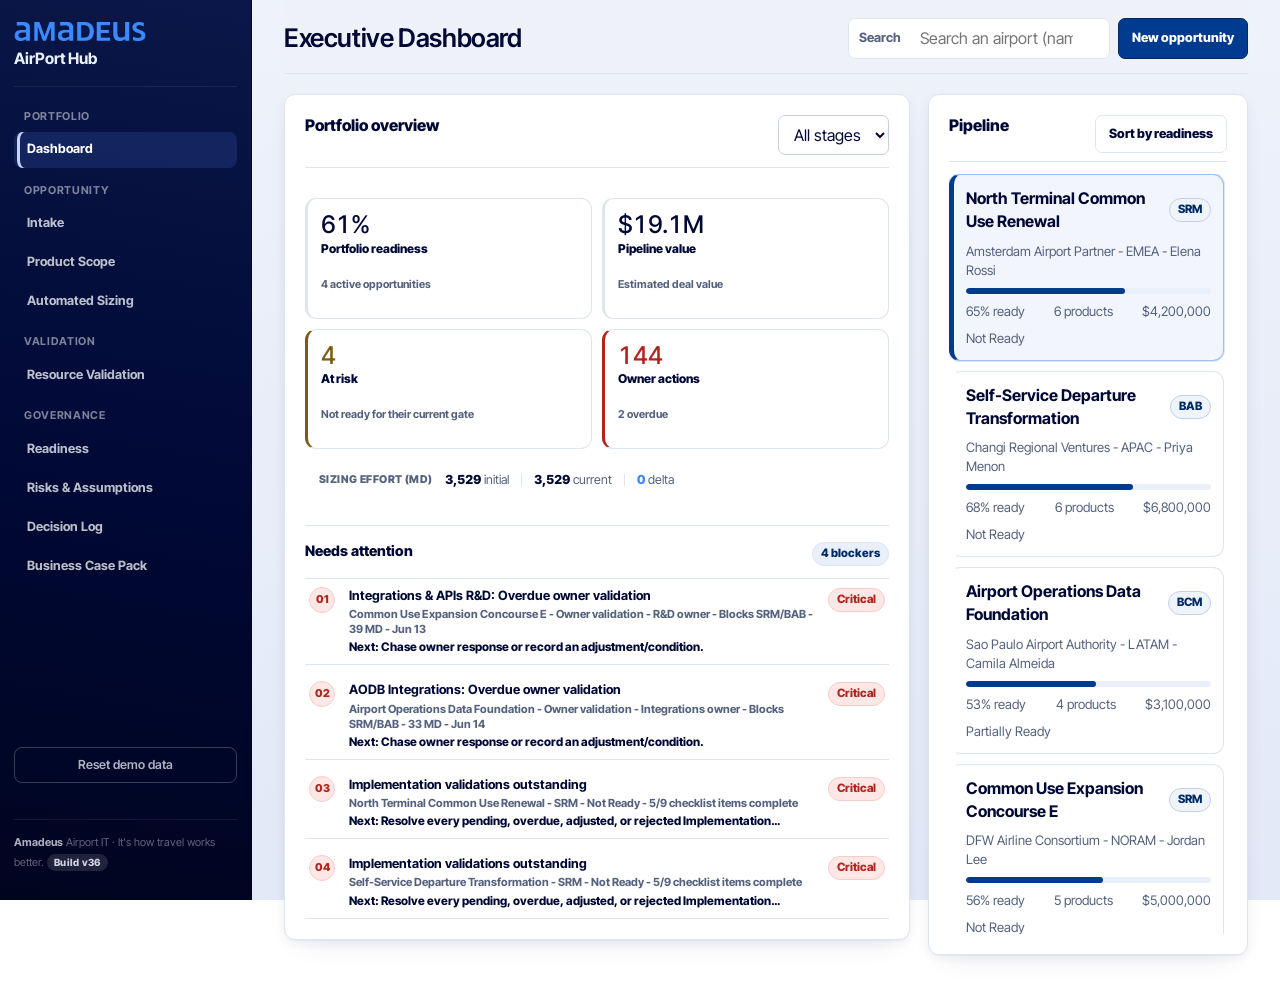
==== commit 0f08adb1: "Remove the Classification rules table from Automated Sizing (Build v36) The category thresholds tabl" ====
--- a/index.html
+++ b/index.html
@@ -16,13 +16,13 @@
       href="https://fonts.googleapis.com/css2?family=Inter+Tight:ital,wght@0,300;0,400;0,500;0,600;0,700;0,800;0,900;1,300;1,400&display=swap"
       rel="stylesheet"
     />
-    <link rel="stylesheet" href="./styles.css?v=20260711-6" />
+    <link rel="stylesheet" href="./styles.css?v=20260711-7" />
   </head>
   <body data-active-route="dashboard">
     <div class="app-shell">
       <aside class="sidebar" aria-label="Hub navigation">
         <div class="brand-block">
-          <img class="brand-logo" src="assets/amadeus-logo.png?v=20260711-6" alt="Amadeus" width="132" height="19" />
+          <img class="brand-logo" src="assets/amadeus-logo.png?v=20260711-7" alt="Amadeus" width="132" height="19" />
           <h1 class="brand-product">AirPort Hub</h1>
         </div>
 
@@ -44,7 +44,7 @@
 
         <button id="resetDataBtn" class="sidebar-reset" type="button">Reset demo data</button>
 
-        <p class="sidebar-footer"><strong>Amadeus</strong> Airport IT · It's how travel works better. <span class="build-tag">Build v35</span></p>
+        <p class="sidebar-footer"><strong>Amadeus</strong> Airport IT · It's how travel works better. <span class="build-tag">Build v36</span></p>
       </aside>
 
       <main class="main-content">
@@ -509,19 +509,6 @@
                   </div>
                 </div>
 
-                <aside class="sizing-side" data-route-view="sizing">
-                  <div class="subsection-heading">
-                    <div>
-                      <div class="title-with-help compact-title">
-                        <h4>Classification rules</h4>
-                        <button type="button" class="help-tooltip" data-help-key="airportCategorization" data-help-label="Airport categorization"><span aria-hidden="true">i</span></button>
-                      </div>
-                      <p class="subsection-help">Thresholds used to assign the airport category.</p>
-                    </div>
-                  </div>
-                  <div id="classificationRules" class="matrix-wrap"></div>
-
-                </aside>
               </div>
             </section>
 
@@ -686,6 +673,6 @@
       </main>
     </div>
 
-    <script type="module" src="./modules/main.js?v=20260711-6"></script>
+    <script type="module" src="./modules/main.js?v=20260711-7"></script>
   </body>
 </html>
--- a/styles.css
+++ b/styles.css
@@ -2736,15 +2736,10 @@
   align-items: start;
 }
 
-.sizing-main,
-.sizing-side {
+.sizing-main {
   display: grid;
   gap: 14px;
   min-width: 0;
-}
-
-.sizing-side {
-  grid-template-columns: minmax(260px, 0.45fr) minmax(0, 1fr);
 }
 
 .subsection-heading {
@@ -4764,7 +4759,6 @@
 .sizing-summary,
 .process-flow,
 .sizing-layout,
-.sizing-side,
 .workspace-side,
 .validation-command-bar,
 .validation-workflow-board,
@@ -5225,10 +5219,6 @@
   border-radius: 0;
 }
 
-.sizing-side {
-  grid-template-columns: 1fr;
-}
-
 @media (max-width: 900px) {
   .validation-stage-strip,
 .validation-stage-callout,
